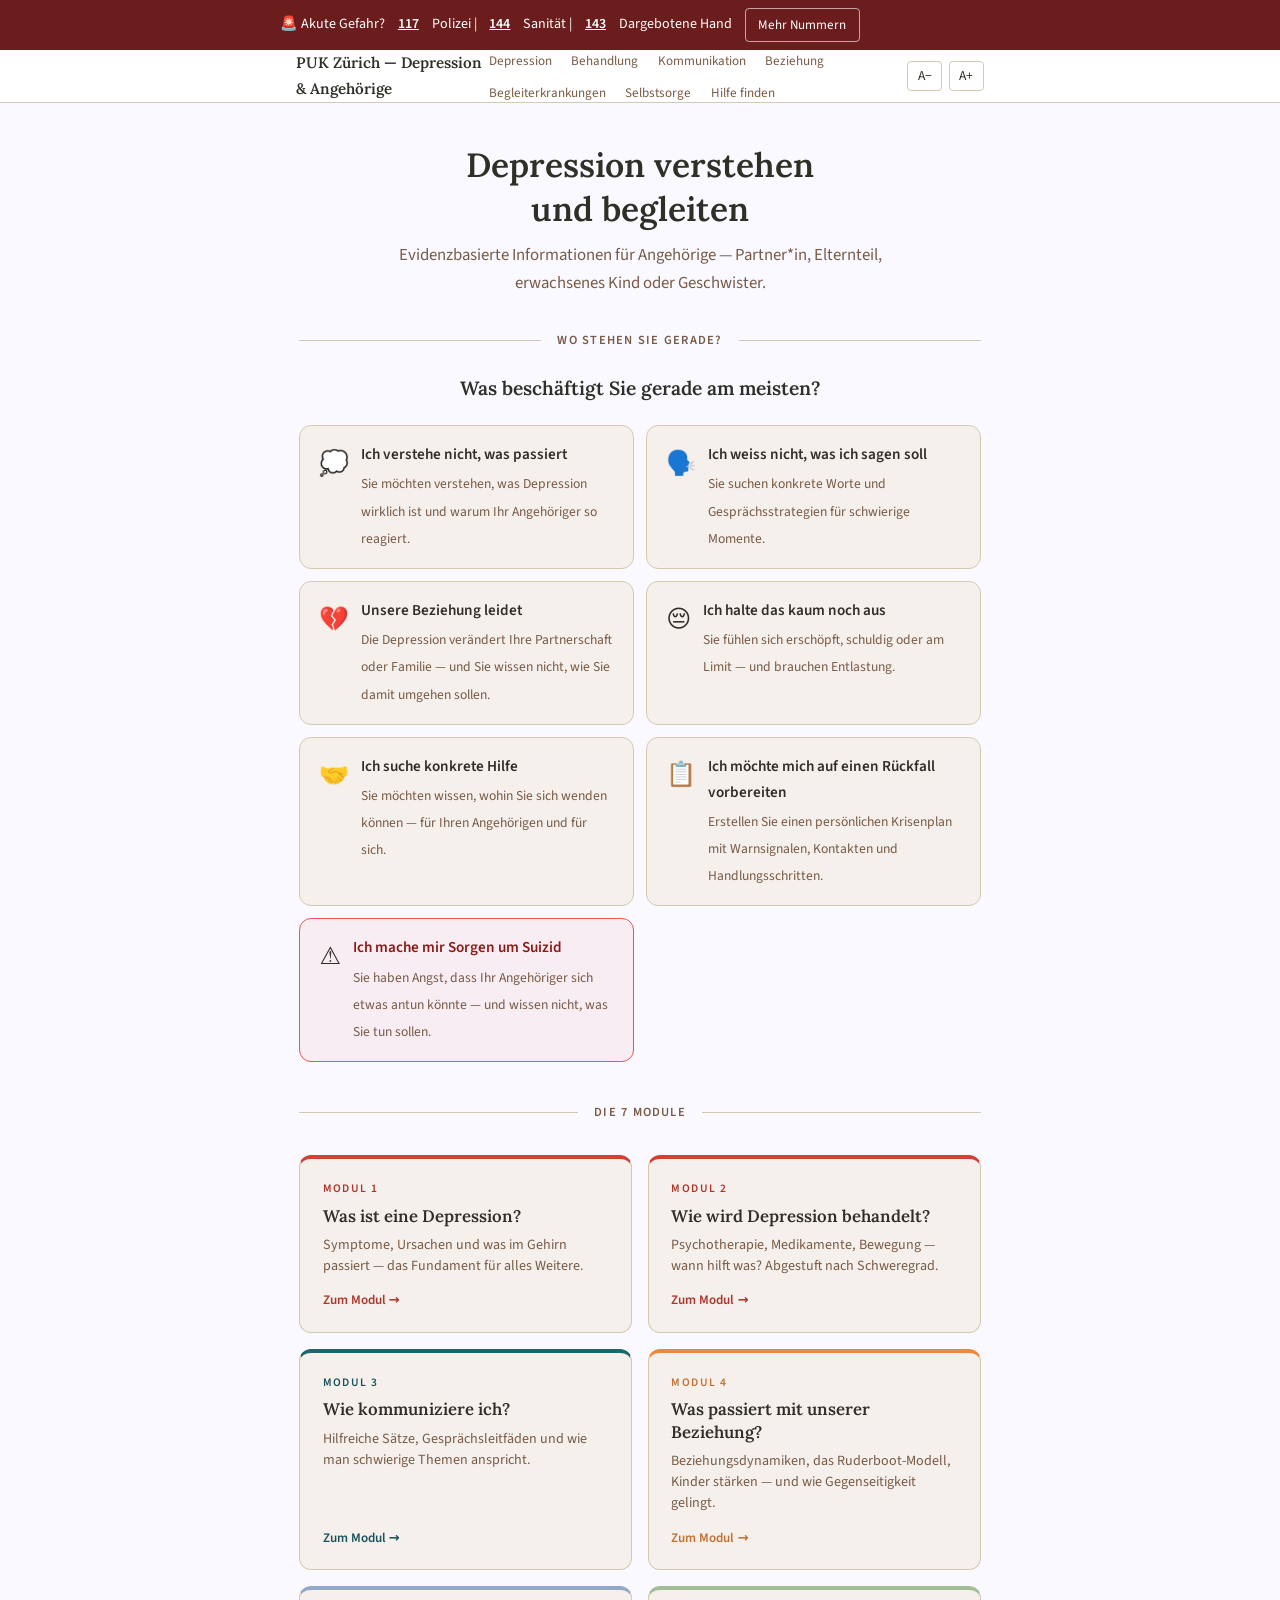
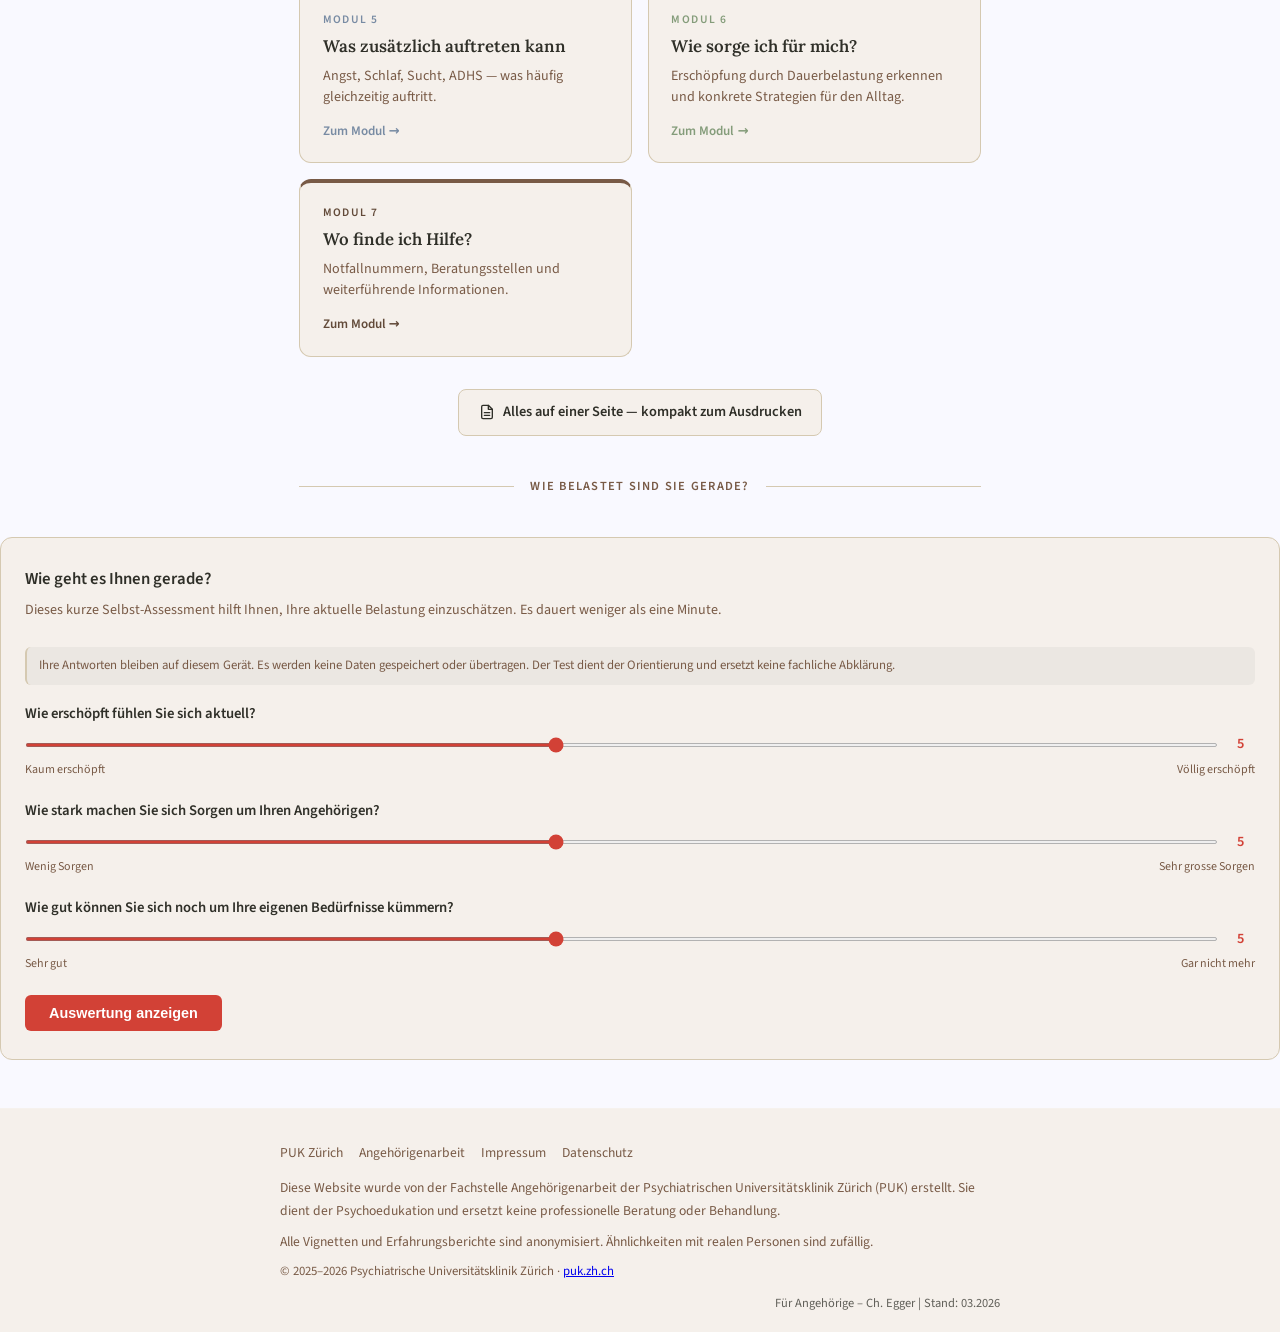
==== index.html @ cad67915 "Codex: sprachliche Endredaktion und Konsistenz verbessert" ====
<!DOCTYPE html>
<html lang="de">
<head>
    <meta charset="UTF-8">
    <meta name="viewport" content="width=device-width, initial-scale=1.0">
    <title>Depression verstehen und begleiten | PUK Zürich</title>
    <meta name="description" content="Psychoedukation für Angehörige von Menschen mit Depression. Verstehen, kommunizieren, sich selbst schützen — evidenzbasiert, von der PUK Zürich.">
    <meta property="og:title" content="Depression verstehen und begleiten | PUK Zürich">
    <meta property="og:description" content="Psychoedukation für Angehörige von Menschen mit Depression. Verstehen, kommunizieren, sich selbst schützen — evidenzbasiert, von der PUK Zürich.">
    <meta property="og:site_name" content="PUK Zürich – Fachstelle Angehörigenarbeit">
    <meta property="og:locale" content="de_CH">
    <meta property="og:type" content="website">
    <link rel="canonical" href="https://puk-depression-angehoerige.netlify.app/">
    <meta property="og:url" content="https://puk-depression-angehoerige.netlify.app/">
    <meta property="og:image" content="https://puk-depression-angehoerige.netlify.app/og-image.png">
    <meta name="theme-color" content="#F9F9FF" media="(prefers-color-scheme: light)">
    <meta name="theme-color" content="#00293C" media="(prefers-color-scheme: dark)">
    <link rel="icon" href="data:image/svg+xml,<svg xmlns=%22http://www.w3.org/2000/svg%22 viewBox=%220 0 100 100%22><text y=%22.9em%22 font-size=%2290%22>🤝</text></svg>">
    <link rel="preload" as="font" href="fonts/lora-v37-latin-regular.woff2" crossorigin>
    <link rel="preload" as="font" href="fonts/source-sans-3-v19-latin-regular.woff2" crossorigin>
    <link rel="stylesheet" href="style.css">
    <style>
        @font-face { font-family:'Lora'; font-style:normal; font-weight:400; font-display:swap; src:url('fonts/lora-v37-latin-regular.woff2') format('woff2'); }
        @font-face { font-family:'Lora'; font-style:normal; font-weight:600; font-display:swap; src:url('fonts/lora-v37-latin-600.woff2') format('woff2'); }
        @font-face { font-family:'Source Sans 3'; font-style:normal; font-weight:400; font-display:swap; src:url('fonts/source-sans-3-v19-latin-regular.woff2') format('woff2'); }
        @font-face { font-family:'Source Sans 3'; font-style:normal; font-weight:600; font-display:swap; src:url('fonts/source-sans-3-v19-latin-600.woff2') format('woff2'); }
    </style>
</head>
<body>
<a href="#main-content" class="skip-link">Zum Inhalt springen</a>

<div class="notfall-banner" aria-label="Notfall-Informationen" role="region">
    <div class="notfall-banner-inner">
        <span>🚨 Akute Gefahr?</span>
        <a href="tel:117" style="color:#fff;font-weight:600;margin:0 .5rem;">117</a> Polizei |
        <a href="tel:144" style="color:#fff;font-weight:600;margin:0 .5rem;">144</a> Sanität |
        <a href="tel:143" style="color:#fff;font-weight:600;margin:0 .5rem;">143</a> Dargebotene Hand
        <details class="notfall-details-wrap">
            <summary>Mehr Nummern</summary>
            <div class="notfall-extra">
                <p>PUK Zürich — Kinder &amp; Jugendliche: <a href="tel:+41583846666">058 384 66 66</a></p>
                <p>PUK Zürich — Erwachsene (ab 18): <a href="tel:+41583842000">058 384 20 00</a></p>
                <p>PUK Zürich — Erwachsene (ab 65): <a href="tel:+41583844682">058 384 46 82</a></p>
                <p style="margin-top:.75rem;"><strong>Sorgen um Suizid?</strong> Wenn Sie befürchten, dass sich Ihr Angehöriger etwas antun könnte: <a href="m2.html#m2-3" style="color:#fff;text-decoration:underline;">Lesen Sie, wie Sie das Thema ansprechen können →</a></p>
                <p style="margin-top:.5rem;font-size:.82rem;color:rgba(255,255,255,.85);">Sie können einfach sagen: «Ich bin Angehörige*r und ich mache mir Sorgen um jemanden.» Mehr müssen Sie im ersten Moment nicht wissen.</p>
            </div>
        </details>
    </div>
</div>


<nav class="main-nav" aria-label="Hauptnavigation">
    <div class="nav-inner">
        <a href="index.html" class="nav-logo">PUK Zürich — Depression &amp; Angehörige</a>
        <ul class="nav-links" role="list">
            <li><a href="m1.html">Depression</a></li>
<li><a href="m1b.html">Behandlung</a></li>
<li><a href="m2.html">Kommunikation</a></li>
<li><a href="m3.html">Beziehung</a></li>
<li><a href="m4.html">Begleiterkrankungen</a></li>
<li><a href="m5.html">Selbstsorge</a></li>
<li><a href="m6.html">Hilfe finden</a></li>

        </ul>
        <div class="nav-controls">
            <button class="font-toggle" id="font-smaller" aria-label="A− Schrift kleiner" title="Schrift kleiner">A−</button>
            <button class="font-toggle" id="font-larger" aria-label="A+ Schrift grösser" title="Schrift grösser">A+</button>
        </div>
        <button class="hamburger" id="hamburger-btn" aria-label="Navigation öffnen" aria-expanded="false" aria-controls="mobile-menu">
            <span></span><span></span><span></span>
        </button>
    </div>
    <div class="mobile-menu" id="mobile-menu" aria-hidden="true">
        <ul role="list">
            <li><a href="index.html">Startseite</a></li>
            <li><a href="m1.html">Depression</a></li><li><a href="m1b.html">Behandlung</a></li><li><a href="m2.html">Kommunikation</a></li><li><a href="m3.html">Beziehung</a></li><li><a href="m4.html">Begleiterkrankungen</a></li><li><a href="m5.html">Selbstsorge</a></li><li><a href="m6.html">Hilfe finden</a></li>
        </ul>
    </div>
</nav>
<main id="main-content">
<div class="home-hero">
    <h1>Depression verstehen<br>und begleiten</h1>
    <p class="subtitle">Evidenzbasierte Informationen für Angehörige — Partner*in, Elternteil, erwachsenes Kind oder Geschwister.</p>

</div>

<div class="section-divider">
    <span class="section-divider-line"></span>
    <span class="section-divider-label">Wo stehen Sie gerade?</span>
    <span class="section-divider-line"></span>
</div>
<div class="triage" role="navigation" aria-label="Einstiegshilfe">
    <p class="triage-question">Was beschäftigt Sie gerade am meisten?</p>
    <div class="triage-options">
        <a href="m1.html" class="triage-option">
            <span class="triage-emoji" aria-hidden="true">💭</span>
            <div>
                <span class="triage-label">Ich verstehe nicht, was passiert</span>
                <span class="triage-desc">Sie möchten verstehen, was Depression wirklich ist und warum Ihr Angehöriger so reagiert.</span>
            </div>
        </a>
        <a href="m2.html" class="triage-option">
            <span class="triage-emoji" aria-hidden="true">🗣️</span>
            <div>
                <span class="triage-label">Ich weiss nicht, was ich sagen soll</span>
                <span class="triage-desc">Sie suchen konkrete Worte und Gesprächsstrategien für schwierige Momente.</span>
            </div>
        </a>
        <a href="m3.html" class="triage-option">
            <span class="triage-emoji" aria-hidden="true">💔</span>
            <div>
                <span class="triage-label">Unsere Beziehung leidet</span>
                <span class="triage-desc">Die Depression verändert Ihre Partnerschaft oder Familie — und Sie wissen nicht, wie Sie damit umgehen sollen.</span>
            </div>
        </a>
        <a href="m5.html" class="triage-option">
            <span class="triage-emoji" aria-hidden="true">😔</span>
            <div>
                <span class="triage-label">Ich halte das kaum noch aus</span>
                <span class="triage-desc">Sie fühlen sich erschöpft, schuldig oder am Limit — und brauchen Entlastung.</span>
            </div>
        </a>
        <a href="m6.html" class="triage-option">
            <span class="triage-emoji" aria-hidden="true">🤝</span>
            <div>
                <span class="triage-label">Ich suche konkrete Hilfe</span>
                <span class="triage-desc">Sie möchten wissen, wohin Sie sich wenden können — für Ihren Angehörigen und für sich.</span>
            </div>
        </a>
        <a href="krisenplan.html" class="triage-option">
            <span class="triage-emoji" aria-hidden="true">📋</span>
            <div>
                <span class="triage-label">Ich möchte mich auf einen Rückfall vorbereiten</span>
                <span class="triage-desc">Erstellen Sie einen persönlichen Krisenplan mit Warnsignalen, Kontakten und Handlungsschritten.</span>
            </div>
        </a>
        <a href="m2.html#m2-3" class="triage-option triage-option--urgent" style="--triage-urgent-text:#8B1A17;">
            <span class="triage-emoji" aria-hidden="true">⚠️</span>
            <div>
                <span class="triage-label">Ich mache mir Sorgen um Suizid</span>
                <span class="triage-desc">Sie haben Angst, dass Ihr Angehöriger sich etwas antun könnte — und wissen nicht, was Sie tun sollen.</span>
            </div>
        </a>
    </div>
</div>
<!-- Weitere Wege (sekundärer Einstieg, DEPRECATED_ENTRY_NAV_v7 → verschoben aus primärer Position) -->

<div class="section-divider" style="margin-top:2.5rem;">
    <span class="section-divider-line"></span>
    <span class="section-divider-label">Die 7 Module</span>
    <span class="section-divider-line"></span>
</div>

<div class="module-grid">
    <a href="m1.html" class="module-card" style="--card-color:#D24136">
        <span class="module-card-num">Modul 1</span>
        <span class="module-card-title">Was ist eine Depression?</span>
        <span class="module-card-desc">Symptome, Ursachen und was im Gehirn passiert — das Fundament für alles Weitere.</span>
        <span class="module-card-arrow">Zum Modul &rarr;</span>
    </a>
    <a href="m1b.html" class="module-card" style="--card-color:#D24136">
        <span class="module-card-num">Modul 2</span>
        <span class="module-card-title">Wie wird Depression behandelt?</span>
        <span class="module-card-desc">Psychotherapie, Medikamente, Bewegung — wann hilft was? Abgestuft nach Schweregrad.</span>
        <span class="module-card-arrow">Zum Modul &rarr;</span>
    </a>
    <a href="m2.html" class="module-card" style="--card-color:#1E656D">
        <span class="module-card-num">Modul 3</span>
        <span class="module-card-title">Wie kommuniziere ich?</span>
        <span class="module-card-desc">Hilfreiche Sätze, Gesprächsleitfäden und wie man schwierige Themen anspricht.</span>
        <span class="module-card-arrow">Zum Modul &rarr;</span>
    </a>
    <a href="m3.html" class="module-card" style="--card-color:#EB8A3E">
        <span class="module-card-num">Modul 4</span>
        <span class="module-card-title">Was passiert mit unserer Beziehung?</span>
        <span class="module-card-desc">Beziehungsdynamiken, das Ruderboot-Modell, Kinder stärken — und wie Gegenseitigkeit gelingt.</span>
        <span class="module-card-arrow">Zum Modul &rarr;</span>
    </a>
    <a href="m4.html" class="module-card" style="--card-color:#92AAC7">
        <span class="module-card-num">Modul 5</span>
        <span class="module-card-title">Was zusätzlich auftreten kann</span>
        <span class="module-card-desc">Angst, Schlaf, Sucht, ADHS — was häufig gleichzeitig auftritt.</span>
        <span class="module-card-arrow">Zum Modul &rarr;</span>
    </a>
    <a href="m5.html" class="module-card" style="--card-color:#A1BE95">
        <span class="module-card-num">Modul 6</span>
        <span class="module-card-title">Wie sorge ich für mich?</span>
        <span class="module-card-desc">Erschöpfung durch Dauerbelastung erkennen und konkrete Strategien für den Alltag.</span>
        <span class="module-card-arrow">Zum Modul &rarr;</span>
    </a>
    <a href="m6.html" class="module-card" style="--card-color:#785A46">
        <span class="module-card-num">Modul 7</span>
        <span class="module-card-title">Wo finde ich Hilfe?</span>
        <span class="module-card-desc">Notfallnummern, Beratungsstellen und weiterführende Informationen.</span>
        <span class="module-card-arrow">Zum Modul &rarr;</span>
    </a>
</div>

<div style="text-align:center;margin-top:1.5rem;">
    <a href="zusammenfassung.html" class="summary-link">
        <svg width="16" height="16" viewBox="0 0 24 24" fill="none" stroke="currentColor" stroke-width="2" stroke-linecap="round" stroke-linejoin="round"><path d="M14 2H6a2 2 0 00-2 2v16a2 2 0 002 2h12a2 2 0 002-2V8z"/><polyline points="14 2 14 8 20 8"/><line x1="16" y1="13" x2="8" y2="13"/><line x1="16" y1="17" x2="8" y2="17"/></svg>
        Alles auf einer Seite — kompakt zum Ausdrucken
    </a>
</div>

<div class="section-divider" style="margin-top:2.5rem;">
    <span class="section-divider-line"></span>
    <span class="section-divider-label">Wie belastet sind Sie gerade?</span>
    <span class="section-divider-line"></span>
</div>
    <div class="barometer">
        <p class="barometer-title">Wie geht es Ihnen gerade?</p>
        <p class="barometer-subtitle">Dieses kurze Selbst-Assessment hilft Ihnen, Ihre aktuelle Belastung einzuschätzen. Es dauert weniger als eine Minute.</p>
        <p class="barometer-privacy">Ihre Antworten bleiben auf diesem Gerät. Es werden keine Daten gespeichert oder übertragen. Der Test dient der Orientierung und ersetzt keine fachliche Abklärung.</p>
        <form id="barometer-form">
            <div class="barometer-items">
                <div class="barometer-item">
                    <label for="bar1">Wie erschöpft fühlen Sie sich aktuell?</label>
                    <div class="barometer-scale">
                        <input type="range" id="bar1" min="1" max="10" value="5">
                        <span class="barometer-val">5</span>
                    </div>
                    <div class="barometer-labels"><span>Kaum erschöpft</span><span>Völlig erschöpft</span></div>
                </div>
                <div class="barometer-item">
                    <label for="bar2">Wie stark machen Sie sich Sorgen um Ihren Angehörigen?</label>
                    <div class="barometer-scale">
                        <input type="range" id="bar2" min="1" max="10" value="5">
                        <span class="barometer-val">5</span>
                    </div>
                    <div class="barometer-labels"><span>Wenig Sorgen</span><span>Sehr grosse Sorgen</span></div>
                </div>
                <div class="barometer-item">
                    <label for="bar3">Wie gut können Sie sich noch um Ihre eigenen Bedürfnisse kümmern?</label>
                    <div class="barometer-scale">
                        <input type="range" id="bar3" min="1" max="10" value="5">
                        <span class="barometer-val">5</span>
                    </div>
                    <div class="barometer-labels"><span>Sehr gut</span><span>Gar nicht mehr</span></div>
                </div>
            </div>
            <div class="barometer-result" id="barometer-result"></div>
            <button class="barometer-submit" id="barometer-submit-btn">Auswertung anzeigen</button>
            <button class="barometer-reset" id="barometer-reset-btn" aria-label="Assessment zurücksetzen">↺ Nochmal ausfüllen</button>
        </form>
    </div>

</main>
<footer>
    <div class="footer-inner">
        <div class="footer-links">
            <a href="https://www.pukzh.ch" target="_blank" rel="noopener">PUK Zürich</a>
            <a href="https://www.pukzh.ch/patienten-angehoerige/informationen-fuer-angehoerige/" target="_blank" rel="noopener">Angehörigenarbeit</a>
            <a href="https://www.pukzh.ch/impressum" target="_blank" rel="noopener">Impressum</a>
            <a href="https://www.pukzh.ch/toolbox/datenschutzerklaerung/" target="_blank" rel="noopener">Datenschutz</a>
        </div>
        <p>Diese Website wurde von der Fachstelle Angehörigenarbeit der Psychiatrischen Universitätsklinik Zürich (PUK) erstellt. Sie dient der Psychoedukation und ersetzt keine professionelle Beratung oder Behandlung.</p>
        <p style="margin-top:.5rem;">Alle Vignetten und Erfahrungsberichte sind anonymisiert. Ähnlichkeiten mit realen Personen sind zufällig.</p>
        <p style="margin-top:.5rem;font-size:.8rem;">© 2025–2026 Psychiatrische Universitätsklinik Zürich · <a href="https://www.pukzh.ch" target="_blank" rel="noopener">puk.zh.ch</a></p>
        <div class="footer-meta">Für Angehörige – Ch. Egger | Stand: 03.2026</div>
    </div>
</footer>

    <button id="back-to-top" aria-label="Nach oben scrollen" aria-hidden="true">&#8593;</button>
    <script src="app.js" defer></script>
</body>
</html>
---- style.css ----
/* PUK Depression Angehörige — Shared Stylesheet */


    
        :root {
            /* ── Kern-Tokens (aus Canva-Palette) ── */
            --bg:#F9F9FF; --bg2:#F5F0EB; /* Warm Linen — ersetzt Ivory #F1F3CE */ --white:#ffffff; --text:#2F2F28; --muted:#785A46; --border:#D5C9B1;
            --danger:#ED5752; --danger-banner:#6B1D1D; --warning:#EB8A3E; --safe:#A1BE95; --info:#1E656D;
            --m1:#D24136; --m2:#1E656D; --m3:#EB8A3E; --m4:#92AAC7; --m5:#A1BE95; --m6:#785A46;

            /* ── Abgeleitete Tokens (aus Kern-Palette berechnet) ── */
            --safe-light:#ECF2E8;     /* Sage 12% auf Cotton */
            --safe-border:#7A9E6B;    /* Sage abgedunkelt */
            --safe-text:#3D5A31;      /* Sage stark abgedunkelt (WCAG AA auf safe-light) */
            --danger-light:#FDECEB;   /* Raspberry 8% auf Cotton */
            --danger-border:#D24136;  /* = Terracotta */
            --danger-text:#7A1F1A;    /* Terracotta stark abgedunkelt (WCAG AA auf danger-light) */
            --warning-light:#FDF1E5;  /* Honey 8% auf Cotton */

            /* ── System ── */
            --font-serif:'Lora',Georgia,serif; --font-sans:'Source Sans 3',system-ui,sans-serif;
            --max-width:720px; --spacing-module:5rem; --spacing-section:2.5rem; --spacing-p:1rem; --radius:12px;
            scroll-padding-top:calc(var(--banner-h, 38px) + 60px);
        }
        @media (prefers-color-scheme:dark) {
            :root {
                /* Navy-Ableitungen (aus #00293C) */
                --bg:#00293C; --bg2:#0D3040; --white:#0D2530; --text:#F1F3CE; --muted:#92AAC7; --border:#1A4050;
                /* Modul-Farben aufgehellt/angepasst für Darkmode-Kontrast */
                --m1:#ED5752; --m2:#5AB8A8; --m3:#EB8A3E; --m4:#7A9AB8; --m5:#A1BE95; --m6:#92AAC7;
                /* Abgeleitete Tokens Darkmode */
                --safe-light:rgba(161,190,149,.12); --safe-border:#A1BE95; --safe-text:#C8DFC0;
                --danger-light:rgba(237,87,82,.12); --danger-border:#ED5752; --danger-text:#FDCAC8;
                --warning-light:rgba(235,138,62,.12);
                --danger-banner:#6B1D1D;
            }
        }
        *,*::before,*::after{box-sizing:border-box;margin:0;padding:0;}
        html{scroll-behavior:smooth;}
        body{font-family:var(--font-sans);font-size:1rem;line-height:1.7;color:var(--text);background:var(--bg);}
        body.large-text{font-size:1.125rem;}
        @media (prefers-reduced-motion:reduce){*,*::before,*::after{animation-duration:.01ms!important;transition-duration:.01ms!important;}html{scroll-behavior:auto;}}

        .skip-link{position:absolute;top:-100%;left:1rem;background:var(--text);color:var(--bg);padding:.5rem 1rem;border-radius:0 0 var(--radius) var(--radius);z-index:9999;text-decoration:none;font-size:.9rem;}
        .skip-link:focus{top:0;}
        .sr-only{position:absolute;width:1px;height:1px;padding:0;margin:-1px;overflow:hidden;clip:rect(0,0,0,0);white-space:nowrap;border:0;}
        .nav-links a[aria-current="page"]{font-weight:700;color:var(--text);background:var(--bg2);}

        /* Notfall-Banner */
        .notfall-banner{background:var(--danger-banner);color:#fff;padding:env(safe-area-inset-top,0) 1rem .5rem;position:sticky;top:0;z-index:1000;font-size:.88rem;}
        .notfall-banner-inner{max-width:var(--max-width);margin:0 auto;display:flex;flex-wrap:wrap;align-items:center;gap:.3rem;padding-top:.5rem;}
        .notfall-banner-inner>a[href^="tel:"]{color:#fff;font-weight:600;margin:0 .5rem;} /* was inline style */
        .notfall-details-wrap{display:inline;}
        .notfall-details-wrap summary{background:none;border:1px solid rgba(255,255,255,.6);color:#fff;padding:.3rem .8rem;border-radius:4px;cursor:pointer;font-size:.82rem;margin-left:.5rem;list-style:none;display:inline-block;}
        .notfall-details-wrap summary::-webkit-details-marker{display:none;}
        .notfall-details-wrap[open] summary{background:rgba(255,255,255,.15);}
        .notfall-details-wrap .notfall-extra{padding:.5rem 0;width:100%;}
        .notfall-details-wrap a{color:#fff;font-weight:600;}

        /* Navigation */
        .main-nav{background:var(--white);border-bottom:1px solid var(--border);position:sticky;top:var(--banner-h,38px);z-index:900;transition:top .2s;}
        .nav-inner{max-width:var(--max-width);margin:0 auto;padding:0 1rem;display:flex;align-items:center;justify-content:space-between;height:52px;}
        .nav-logo{font-family:var(--font-serif);font-weight:600;font-size:.95rem;color:var(--text);text-decoration:none;}
        .nav-links{display:flex;gap:.3rem;list-style:none;flex-wrap:wrap;}
        .nav-links a{color:var(--muted);text-decoration:none;font-size:.82rem;padding:.3rem .45rem;border-radius:4px;white-space:nowrap;}
        .nav-links a:hover,.nav-links a:focus{background:var(--bg2);color:var(--text);}
        .hamburger{display:none;flex-direction:column;justify-content:space-between;width:28px;height:20px;background:none;border:none;cursor:pointer;padding:0;}
        .hamburger span{display:block;height:2px;background:var(--text);border-radius:2px;transition:transform .25s,opacity .25s;}
        .hamburger.open span:nth-child(1){transform:translateY(9px) rotate(45deg);}
        .hamburger.open span:nth-child(2){opacity:0;}
        .hamburger.open span:nth-child(3){transform:translateY(-9px) rotate(-45deg);}
        .mobile-menu{display:none;background:var(--white);border-top:1px solid var(--border);padding:.5rem 1rem 1rem;}
        .mobile-menu.open{display:block;}
        .mobile-menu ul{list-style:none;}
        .mobile-menu li{border-bottom:1px solid var(--border);}
        .mobile-menu a{display:block;padding:.7rem 0;color:var(--text);text-decoration:none;font-size:.95rem;}
        @media (max-width:767px){.nav-links{display:none;}.hamburger{display:flex;}}

        /* Hero */
        .hero{max-width:var(--max-width);margin:3rem auto 2rem;padding:0 1.2rem;text-align:center;}
        .hero h1{font-family:var(--font-serif);font-size:2.2rem;font-weight:600;line-height:1.3;margin-bottom:1rem;}
        .hero p{font-size:1.1rem;color:var(--muted);max-width:560px;margin:0 auto;}

        /* Triage */
        .triage{max-width:var(--max-width);margin:0 auto 2rem;padding:0 1.2rem;}
        .triage-question{font-family:var(--font-serif);font-size:1.2rem;font-weight:600;text-align:center;margin-bottom:1.25rem;color:var(--text);}
        .triage-options{display:grid;grid-template-columns:1fr 1fr;gap:.75rem;}
        @media (max-width:480px){.triage-options{grid-template-columns:1fr;}}
        .triage-option{display:flex;align-items:flex-start;gap:.75rem;padding:1rem 1.2rem;background:var(--bg2);border:1.5px solid var(--border);border-radius:var(--radius);text-decoration:none;color:var(--text);transition:border-color .2s,transform .15s,box-shadow .2s,background-color .2s;cursor:pointer;}
        .triage-option:hover,.triage-option:focus{border-color:var(--m1);transform:translateY(-1px);box-shadow:0 3px 10px rgba(0,0,0,.05);will-change:transform,box-shadow;}
        .triage-option:focus{outline:2px solid var(--info);outline-offset:2px;}
        .triage-option--urgent{border-color:var(--danger);background:rgba(237,87,82,.07);}
        .triage-option--urgent:hover,.triage-option--urgent:focus{border-color:var(--danger);box-shadow:0 4px 12px rgba(237,87,82,.15);}
        .triage-option--urgent .triage-label{color:#8B1A17;} /* WCAG AA: #8B1A17 auf rgba(237,87,82,.07) = 7.2:1 */
        .triage-emoji{font-size:1.5rem;flex-shrink:0;margin-top:.1rem;}
        .triage-label{font-weight:600;font-size:.95rem;display:block;margin-bottom:.15rem;}
        .triage-desc{font-size:.85rem;color:var(--muted);line-height:1.45;}

        /* Module */
        .module{max-width:var(--max-width);margin:0 auto var(--spacing-module);padding:0 1.2rem;}
        .module-header{margin-bottom:calc(var(--spacing-section) + .25rem);}
        .eyebrow{display:block;font-size:.72rem;font-weight:700;text-transform:uppercase;letter-spacing:.12em;color:var(--module-color,var(--m1));margin-bottom:.4rem;opacity:.85;}
        .module-title{font-family:var(--font-serif);font-size:1.5rem;font-weight:600;margin-bottom:.6rem;}
        .module-intro{color:var(--muted);font-size:.97rem;max-width:62ch;line-height:1.72;}
        .module-section{margin-bottom:calc(var(--spacing-section) + .25rem);}
        .module-section h3{font-size:1.15rem;font-weight:600;line-height:1.4;margin-bottom:.7rem;}
        .module-section p{margin-bottom:var(--spacing-p);}
        .module-icon-header{display:flex;align-items:center;gap:.75rem;margin-bottom:.5rem;}

        /* Karten */
        .card{background:var(--bg2);border-radius:var(--radius);padding:1.2rem;border-left:4px solid var(--module-color,var(--m1));margin-bottom:1rem;transition:border-color .2s ease,background-color .2s ease;}
        .card:hover{transform:none;box-shadow:none;}

        /* Accordion */

        /* Tabs */
        .tabs{margin:1.5rem 0;}
        .tab-list{display:flex;gap:.5rem;border-bottom:2px solid var(--border);margin-bottom:1rem;flex-wrap:wrap;}
        .tab-btn{background:none;border:none;padding:.5rem .9rem;font-family:var(--font-sans);font-size:.9rem;font-weight:600;color:var(--muted);cursor:pointer;border-bottom:2px solid transparent;margin-bottom:-2px;border-radius:4px 4px 0 0;}
        .tab-btn[aria-selected="true"]{color:var(--module-color,var(--m1));border-bottom-color:var(--module-color,var(--m1));}
        .tab-panel{display:none;}
        .tab-panel.active{display:block;}
        .tab-panel[hidden]{display:none!important;}

        /* Partner-Zitat */
        .partner-quote{border-left:3px solid var(--module-color,var(--m1));padding:.7rem 1rem;margin:1rem 0;font-style:italic;color:var(--muted);font-size:.97rem;background:var(--bg2);border-radius:0 var(--radius) var(--radius) 0;}

        /* Vignette */
        .vignette{background:var(--bg2);border-radius:var(--radius);padding:1.25rem 1.5rem;margin:0 0 1.5rem;border-left:4px solid var(--module-color,var(--m1));}
        .vignette-text{font-style:italic;font-size:1.05rem;line-height:1.65;color:var(--text);margin:0 0 .5rem .5rem;font-family:Georgia,serif;}
        .vignette-source{font-size:.82rem;color:var(--muted);margin:0 0 0 .5rem;}

        /* Reflexion */
        .reflexion{border:1.5px solid var(--border);border-radius:var(--radius);margin:1.5rem 0;overflow:hidden;background:var(--bg2);}
        .reflexion-trigger{cursor:pointer;padding:.85rem 1.25rem;font-weight:600;font-size:.92rem;color:var(--module-color,var(--m1));list-style:none;display:flex;align-items:center;gap:.5rem;user-select:none;}
        .reflexion-trigger::-webkit-details-marker{display:none;}
        .reflexion[open] .reflexion-trigger{border-bottom:1px solid var(--border);}
        .reflexion-content{padding:1rem 1.25rem;font-size:.95rem;line-height:1.65;color:var(--text);}
        .reflexion-content p{margin:0 0 .5rem;}
        .reflexion-content p:last-child{margin:0;}

        /* Quiz */
        .quiz-block{background:var(--bg2);border:1.5px solid var(--border);border-radius:var(--radius);padding:1.35rem 1.4rem;margin:2rem 0;}
        .quiz-intro{font-size:.88rem;font-weight:600;text-transform:uppercase;letter-spacing:.06em;color:var(--module-color,var(--m1));margin:0 0 1.25rem;}
        .quiz-question{margin-bottom:1rem;}
        .quiz-q-text{margin:0 0 .75rem;font-size:.97rem;}
        .quiz-options{display:flex;flex-direction:column;gap:.5rem;}
        .quiz-option{display:flex;align-items:flex-start;gap:.5rem;padding:.6rem .85rem;border-radius:calc(var(--radius)/2);cursor:pointer;font-size:.95rem;transition:background .15s;border:1px solid transparent;}
        .quiz-option:hover{background:var(--bg);}
        .quiz-option input[type="radio"]{margin-top:.15rem;flex-shrink:0;accent-color:var(--module-color,var(--m1));}
        .quiz-option.correct{background:var(--safe-light);border-color:var(--safe-border);color:var(--safe-text);}
        .quiz-option.incorrect{background:var(--danger-light);border-color:var(--danger-border);color:var(--danger-text);}
        .quiz-feedback{margin-top:.75rem;font-size:.9rem;font-weight:500;min-height:1.4em;padding:.5rem .75rem;border-radius:calc(var(--radius)/2);}
        .quiz-feedback.correct{background:var(--safe-light);color:var(--safe-text);}
        .quiz-feedback.incorrect{background:var(--danger-light);color:var(--danger-text);}
        .quiz-submit{margin-top:1rem;background:var(--module-color,var(--m1));color:#fff;border:none;padding:.6rem 1.4rem;border-radius:calc(var(--radius)/2);cursor:pointer;font-size:.9rem;font-weight:600;transition:opacity .2s;}
        .quiz-submit:hover{opacity:.88;}
        .quiz-submit:disabled{opacity:.5;cursor:default;}

        /* Story */
        .story{background:var(--bg2);border-radius:var(--radius);padding:1.4rem 1.6rem;margin:2rem 0;position:relative;}
        .story::before{content:'';position:absolute;top:0;left:0;bottom:0;width:4px;border-radius:var(--radius) 0 0 var(--radius);background:var(--module-color,var(--m1));}
        .story-label{font-size:.72rem;font-weight:700;text-transform:uppercase;letter-spacing:.1em;color:var(--module-color,var(--m1));margin-bottom:.6rem;}
        .story-text{font-family:var(--font-serif);font-size:1rem;line-height:1.75;color:var(--text);margin-bottom:.75rem;}
        .story-source{font-size:.82rem;color:var(--muted);font-style:italic;}
        .story-takeaway{margin-top:.75rem;padding-top:.75rem;border-top:1px solid var(--border);font-size:.9rem;color:var(--text);font-weight:500;}

        /* Ambivalenz-Box */
        .ambivalenz-box{border:1.5px solid var(--border);border-radius:var(--radius);padding:1.5rem;margin:2rem 0;background:var(--bg2);}
        .ambivalenz-label{font-size:.72rem;font-weight:700;text-transform:uppercase;letter-spacing:.1em;color:var(--module-color,var(--m3));margin-bottom:.4rem;}
        .ambivalenz-title{font-family:var(--font-serif);font-size:1.1rem;font-weight:600;margin-bottom:.75rem;color:var(--text);}
        .ambivalenz-text{font-size:.95rem;line-height:1.7;color:var(--text);margin-bottom:.5rem;}
        .ambivalenz-text:last-of-type{margin-bottom:0;}

        /* Call Helper */
        .call-helper{background:var(--bg2);border:1.5px solid var(--safe);border-radius:var(--radius);padding:1.25rem 1.5rem;margin:1.5rem 0;}
        .call-helper-label{font-size:.72rem;font-weight:700;text-transform:uppercase;letter-spacing:.1em;color:var(--text);margin-bottom:.5rem;}
        .call-helper-intro{font-size:.93rem;color:var(--text);margin-bottom:.75rem;line-height:1.6;}
        .call-helper-script{font-family:var(--font-serif);font-size:1rem;line-height:1.65;padding:.85rem 1rem;background:var(--white);border-radius:calc(var(--radius)/2);border-left:3px solid var(--safe);color:var(--text);margin-bottom:.5rem;}
        .call-helper-note{font-size:.82rem;color:var(--muted);font-style:italic;}

        /* Barometer */
        .barometer{background:var(--bg2);border-radius:var(--radius);padding:1.7rem 1.5rem;margin:2.5rem 0;border:1.5px solid var(--border);}
        .barometer-title{font-size:1.05rem;font-weight:700;margin:0 0 .35rem;color:var(--text);}
        .barometer-subtitle{font-size:.88rem;color:var(--muted);margin:0 0 1.5rem;}
        .barometer-items{display:flex;flex-direction:column;gap:1.1rem;}
        .barometer-item label{display:block;font-size:.92rem;font-weight:600;margin-bottom:.4rem;color:var(--text);}
        .barometer-item .barometer-scale{display:flex;align-items:center;gap:.5rem;}
        .barometer-item input[type="range"]{flex:1;accent-color:var(--m1);height:4px;cursor:pointer;}
        .barometer-item .barometer-val{min-width:1.8rem;text-align:center;font-size:.9rem;font-weight:700;color:var(--m1);}
        .barometer-item .barometer-labels{display:flex;justify-content:space-between;font-size:.75rem;color:var(--muted);margin-top:.2rem;}
        .barometer-result{margin-top:1.5rem;padding:1rem 1.25rem;border-radius:calc(var(--radius)/2);font-size:.93rem;line-height:1.6;display:none;}
        .barometer-result.show{display:block;}
        .barometer-result.low{background:var(--safe-light);border-left:3px solid var(--safe-border);}
        .barometer-result.medium{background:var(--warning-light);border-left:3px solid var(--warning);}
        .barometer-result.high{background:var(--danger-light);border-left:3px solid var(--danger-border);}
        .barometer-submit{margin-top:1.25rem;background:var(--m1);color:#fff;border:none;padding:.65rem 1.5rem;border-radius:calc(var(--radius)/2);cursor:pointer;font-size:.9rem;font-weight:600;transition:opacity .2s;}
        .barometer-submit:hover{opacity:.88;}
        .barometer-privacy{font-size:.8rem;color:var(--muted);margin:0 0 1rem;padding:.5rem .75rem;background:rgba(0,0,0,.04);border-radius:calc(var(--radius)/2);border-left:2px solid var(--border);}

        /* Bottom-CTA Krise (mobil) */
        .krise-bottom-cta{display:none;position:fixed;bottom:0;left:0;right:0;z-index:950;background:var(--danger-banner);color:#fff;padding:.6rem 1rem;text-align:center;font-size:.88rem;font-weight:600;box-shadow:0 -2px 8px rgba(0,0,0,.15);}
        .krise-bottom-cta a{color:#fff;text-decoration:none;margin:0 .5rem;}
        .krise-bottom-cta a:hover{text-decoration:underline;}
        .krise-bottom-cta-close{background:none;border:1px solid rgba(255,255,255,.5);color:#fff;padding:.15rem .5rem;border-radius:4px;cursor:pointer;font-size:.78rem;margin-left:.75rem;vertical-align:middle;}
        @media (max-width:767px){.krise-bottom-cta{display:block;}}

        .summary-link{display:inline-flex;align-items:center;gap:.5rem;padding:.65rem 1.2rem;background:var(--bg2);border:1px solid var(--border);border-radius:8px;color:var(--text);text-decoration:none;font-size:.9rem;font-weight:600;transition:background-color .2s,border-color .2s,color .2s;}
        .summary-link:hover,.summary-link:focus{background:#eae8e4;border-color:var(--border);color:var(--text);}
        .nf-toggle-btn:hover,.nf-toggle-btn:focus{transform:scale(1.08);}

        /* Icons */
        .icon{display:inline-flex;align-items:center;justify-content:center;}
        .icon svg{width:1em;height:1em;stroke:currentColor;fill:none;stroke-width:2;stroke-linecap:round;stroke-linejoin:round;}
        .icon-xl{font-size:2.5rem;color:var(--module-color,var(--m1));opacity:.7;}
        .icon-color{font-size:1.1rem;color:var(--module-color,var(--m1));}

        /* Blob */
        .blob-bg{position:relative;overflow:hidden;}
        .blob-bg::after{content:'';position:absolute;border-radius:40% 60% 70% 30%/40% 50% 60% 50%;opacity:.05;pointer-events:none;z-index:0;}
        .blob-bg>*{position:relative;z-index:1;}
        .blob-bg--top-right::after{top:-60px;right:-60px;width:280px;height:280px;}
        .blob-bg--m1::after{background:var(--m1);}
        .blob-bg--m2::after{background:var(--m2);}
        .blob-bg--m3::after{background:var(--m3);}
        .blob-bg--m4::after{background:var(--m4);}
        .blob-bg--m5::after{background:var(--m5);}
        .blob-bg--m6::after{background:var(--m6);}
        .blob-divider{line-height:0;margin:-1px 0;}
        .blob-divider svg{width:100%;height:40px;display:block;}

        /* Gesprächsleitfaden */
        .dialog-box{background:var(--bg2);border-radius:var(--radius);padding:1.25rem;margin:1rem 0;border-left:3px solid var(--module-color,var(--m1));}
        .dialog-box h4{font-size:.88rem;font-weight:700;text-transform:uppercase;letter-spacing:.06em;color:var(--module-color,var(--m1));margin-bottom:.75rem;}
        .dialog-line{display:flex;gap:.75rem;margin-bottom:.6rem;font-size:.95rem;}
        .dialog-line:last-child{margin-bottom:0;}
        .dialog-who{font-weight:700;min-width:90px;flex-shrink:0;color:var(--module-color,var(--m1));}
        .dialog-text{color:var(--text);line-height:1.55;}

        /* Quellen */
        .sources{margin-top:2rem;padding-top:1rem;border-top:1px solid var(--border);}
        .sources p{font-size:.88rem;font-weight:600;margin-bottom:.5rem;}
        .sources ol{padding-left:1.5rem;}
        .sources li{font-size:.82rem;color:var(--muted);margin-bottom:.4rem;line-height:1.5;}
        .sources a{color:var(--info);text-decoration:underline;text-underline-offset:2px;} /* P1-A — fixed: was #ffffff */
        .sources a:hover,.sources a:focus-visible{opacity:.9;}

        /* Bridge */
        .bridge-text{margin-top:2rem;padding:1rem 1.25rem;background:var(--bg2);border-radius:var(--radius);font-size:.95rem;color:var(--muted);font-style:italic;}


        /* Kurzfassung (30-Sekunden-Überblick) */
        .kurzfassung{background:var(--bg2);border-radius:var(--radius);padding:1.1rem 1.4rem;margin:1.25rem 0 2rem;border-left:4px solid var(--module-color,var(--m1));}
        .kurzfassung-label{font-size:.72rem;font-weight:700;text-transform:uppercase;letter-spacing:.1em;color:var(--module-color,var(--m1));margin-bottom:.5rem;}
        .kurzfassung ul{margin:0;padding-left:1.2rem;}
        .kurzfassung li{font-size:.93rem;line-height:1.6;color:var(--text);margin-bottom:.25rem;}
        .kurzfassung li:last-child{margin-bottom:0;}

        /* 3-Wege-Navigator */
        .navigator{max-width:var(--max-width);margin:0 auto 1.5rem;padding:0 1.2rem;}
        .navigator-title{font-family:var(--font-serif);font-size:1.05rem;font-weight:600;text-align:center;margin-bottom:1rem;color:var(--text);}
        .navigator-cards{display:grid;grid-template-columns:1fr 1fr 1fr;gap:.75rem;}
        @media (max-width:600px){.navigator-cards{grid-template-columns:1fr;}}
        .navigator-card{display:flex;flex-direction:column;align-items:center;text-align:center;padding:1.25rem 1rem;background:var(--bg2);border:2px solid var(--border);border-radius:var(--radius);text-decoration:none;color:var(--text);transition:border-color .2s,transform .15s,box-shadow .2s;gap:.5rem;}
.navigator-card:hover,.navigator-card:focus{transform:translateY(-1px);box-shadow:0 4px 12px rgba(0,0,0,.06);will-change:transform,box-shadow;}
        .navigator-card:focus{outline:2px solid var(--info);outline-offset:2px;}
        .navigator-card--verstehen{border-top:4px solid var(--m1);}
        .navigator-card--verstehen:hover{border-color:var(--m1);}
        .navigator-card--handeln{border-top:4px solid var(--m2);}
        .navigator-card--handeln:hover{border-color:var(--m2);}
        .navigator-card--schuetzen{border-top:4px solid var(--m5);}
        .navigator-card--schuetzen:hover{border-color:var(--m5);}
        .navigator-icon{font-size:2rem;line-height:1;}
        .navigator-label{font-weight:700;font-size:.95rem;color:var(--text);}
        .navigator-sub{font-size:.82rem;color:var(--muted);line-height:1.4;}
        .navigator-modules{font-size:.75rem;color:var(--muted);margin-top:.25rem;opacity:.8;}

        /* Symptom-Kartenliste */
        .symptom-cards{display:grid;grid-template-columns:1fr 1fr;gap:.65rem;margin:.75rem 0;}
        @media (max-width:480px){.symptom-cards{grid-template-columns:1fr;}}
        .symptom-card{background:var(--bg2);border-radius:calc(var(--radius)/1.5);padding:.75rem 1rem;border-left:3px solid var(--module-color,var(--m1));font-size:.88rem;line-height:1.5;}
        .symptom-card-cat{font-size:.7rem;font-weight:700;text-transform:uppercase;letter-spacing:.08em;color:var(--module-color,var(--m1));margin-bottom:.25rem;}
        .symptom-card-text{color:var(--text);}
        /* Komorbidität-Karte */
        .komorbid-card{background:var(--bg2);border-radius:var(--radius);padding:1.2rem;margin-bottom:1rem;border-left:4px solid var(--module-color,var(--m4));}
        .komorbid-title{font-weight:700;font-size:1rem;margin-bottom:.4rem;color:var(--text);}
        .komorbid-badge{display:inline-block;font-size:.75rem;font-weight:700;background:var(--module-color,var(--m4));color:var(--text);padding:.15rem .5rem;border-radius:4px;margin-bottom:.5rem;}

        /* Footer */
        footer{background:var(--bg2);border-top:1px solid var(--border);padding:2rem 1.2rem;margin-top:3rem;}
        .footer-inner{max-width:var(--max-width);margin:0 auto;font-size:.85rem;color:var(--muted);}
        .footer-links{display:flex;flex-wrap:wrap;gap:1rem;margin-bottom:.75rem;}
        .footer-links a{color:var(--muted);text-decoration:none;}
        .footer-links a:hover{color:var(--text);}
        .footer-inner p + p{margin-top:.5rem;}

        /* Buttons */
        #back-to-top{display:none;position:fixed;bottom:1.5rem;left:1.5rem;width:44px;height:44px;border-radius:50%;background:var(--module-color,var(--m1));color:#fff;border:none;cursor:pointer;font-size:1.2rem;align-items:center;justify-content:center;box-shadow:0 4px 12px rgba(0,0,0,.2);z-index:700;}
        .nav-controls{display:flex;gap:.4rem;align-items:center;}
        .font-toggle{background:var(--white);border:1px solid var(--border);color:var(--text);padding:.3rem .6rem;border-radius:4px;cursor:pointer;font-size:.85rem;font-family:var(--font-sans);}
        .font-toggle:hover{background:var(--bg2);}

        /* Ressourcen-Liste */
        .ressourcen-list{list-style:none;padding:0;margin:.5rem 0;}
        .ressourcen-list li{padding:.8rem 0;border-bottom:1px solid var(--border);display:flex;align-items:flex-start;gap:.85rem;font-size:.95rem;}
        .ressourcen-list li:last-child{border-bottom:none;}
        .ressourcen-list li>div{min-width:0;}
        .ressourcen-list .res-name{display:block;font-weight:700;color:var(--text);line-height:1.4;margin-bottom:.12rem;}
        .ressourcen-list .res-tel{color:var(--module-color,var(--m6));font-weight:700;text-decoration:none;}
        .ressourcen-list .res-desc{font-size:.85rem;color:var(--muted);line-height:1.55;}


        /* Modulende */
        .module-end{margin-top:2.5rem;padding:1.5rem;background:var(--bg2);border-radius:var(--radius);border-top:2px solid var(--module-color,var(--m1));}
        .module-end-grid{display:grid;grid-template-columns:1fr 1fr;gap:1.25rem;}
        @media(max-width:600px){.module-end-grid{grid-template-columns:1fr;}}
        .module-end-box{background:#fff;border-radius:calc(var(--radius) - 2px);padding:1rem;}
        .dark-mode .module-end-box{background:rgba(255,255,255,.06);}
        .module-end-label{font-size:.7rem;font-weight:700;text-transform:uppercase;letter-spacing:.1em;color:var(--module-color,var(--m1));margin-bottom:.4rem;display:block;}
        .module-end-box ul{margin:.3rem 0 0;padding-left:1.1rem;}
        .module-end-box li{margin-bottom:.25rem;font-size:.9rem;line-height:1.5;}
        .module-end-next{margin-top:1rem;font-size:.88rem;color:var(--muted);font-style:italic;text-align:center;}
        .module-end-next a{color:var(--module-color,var(--m1));font-style:normal;font-weight:600;}
        /* Alltagstransfer-Box */
        .transfer-box{background:linear-gradient(135deg,rgba(var(--module-rgb,90,122,90),.07),rgba(var(--module-rgb,90,122,90),.03));border-left:3px solid var(--module-color,var(--m1));border-radius:0 var(--radius) var(--radius) 0;padding:1rem 1.25rem;margin:1.5rem 0;}
        .transfer-box-label{font-size:.72rem;font-weight:700;text-transform:uppercase;letter-spacing:.1em;color:var(--module-color,var(--m1));margin-bottom:.5rem;display:block;}
        .transfer-box-title{font-weight:700;font-size:.95rem;margin-bottom:.5rem;color:var(--text);}
        .transfer-box ul{margin:.3rem 0 0;padding-left:1.1rem;}
        .transfer-box li{margin-bottom:.3rem;font-size:.92rem;line-height:1.55;}

        /* Infografik-Container */
        .infografik-container{background:var(--white);border-radius:var(--radius);padding:1.4rem 1.25rem 1rem;margin:2rem 0;border:1px solid var(--border);overflow:hidden;}
        .infografik-label{font-size:.72rem;font-weight:700;text-transform:uppercase;letter-spacing:.12em;color:var(--module-color,var(--m1));margin-bottom:.35rem;display:block;}
        .infografik-title{font-family:var(--font-serif);font-size:1.05rem;font-weight:600;margin-bottom:.25rem;color:var(--text);}
        .infografik-subtitle{font-size:.82rem;color:var(--muted);margin-bottom:1rem;font-style:italic;}
        .infografik-note{margin:0 0 .55rem;font-size:.88rem;color:var(--muted);line-height:1.55;}
        .infografik-svg-wrap{width:100%;overflow-x:auto;-webkit-overflow-scrolling:touch;}
        .infografik-svg-wrap svg{display:block;max-width:100%;height:auto;}
        .infografik-footer{font-size:.72rem;color:var(--muted);margin-top:.75rem;padding-top:.5rem;border-top:1px solid var(--border);line-height:1.5;}
        @media (prefers-color-scheme:dark){.infografik-container{background:rgba(255,255,255,.04);border-color:rgba(255,255,255,.1);}}

        @media print{
            .notfall-banner,.main-nav,.font-toggle,.hamburger,.mobile-menu,.triage,#back-to-top,.krise-bottom-cta,.barometer-submit,.quiz-submit,.breadcrumb,.module-progress,.page-nav{display:none!important;}
            body{font-size:11pt;color:#000;background:#fff;line-height:1.6;}
            .hero h1,.home-hero h1,.module-title{font-size:18pt;}
            a[href]::after{content:" (" attr(href) ")";font-size:9pt;color:#555;}
            a[href^="tel:"]::after{content:" (" attr(href) ")";} /* Telefonnummern drucken */
            a[href^="#"]::after{content:none;} /* Anker nicht drucken */
            .card,.vignette,.reflexion,.quiz-block,.barometer,.story{break-inside:avoid;}
            .sources a::after{content:none;} /* Quellen-URLs zu lang */
        }
        @media (prefers-color-scheme:dark){
            .vignette,.reflexion,.quiz-block,.barometer,.story,.ambivalenz-box,.call-helper,.dialog-box,.komorbid-card{background:rgba(255,255,255,.04);}
            .triage-option{background:rgba(255,255,255,.04);border-color:rgba(255,255,255,.1);}
            .triage-option:hover{border-color:var(--m1);}
            .call-helper{border-color:rgba(255,255,255,.15);}
            .module-toc{background:rgba(255,255,255,.04);}
            .sources a{color:var(--m2);} /* Dark mode: Peacock aufgehellt */
            .optional-uebungen>summary{color:var(--module-color);}
        }
        /* P1-1: Mini-TOC */
        .module-toc{background:var(--bg2);border-radius:var(--radius);padding:.9rem 1.2rem;margin:1rem 0 1.5rem;border-left:3px solid var(--module-color,var(--m1));}
        .module-toc-title{font-size:.72rem;font-weight:700;text-transform:uppercase;letter-spacing:.1em;color:var(--module-color,var(--m1));margin:0 0 .4rem;}
        .module-toc ol{margin:0;padding-left:1.2rem;}
        .module-toc li{font-size:.88rem;line-height:1.6;margin-bottom:.15rem;}
        .module-toc a{color:var(--text);text-decoration:underline;text-decoration-color:var(--border);}
        .module-toc a:hover{color:var(--module-color,var(--m1));text-decoration-color:var(--module-color,var(--m1));}
        /* P1-2: Optionale Übungen */
        .optional-uebungen{border:1.5px dashed var(--border);border-radius:var(--radius);padding:.75rem 1.1rem;margin:2rem 0;}
        .optional-uebungen>summary{font-weight:600;font-size:.92rem;color:var(--module-color,var(--m1));cursor:pointer;list-style:none;display:flex;align-items:center;gap:.4rem;padding:.25rem 0;}
        .optional-uebungen>summary::-webkit-details-marker{display:none;}
        .optional-uebungen[open]>summary span[aria-hidden]{transform:rotate(90deg);display:inline-block;transition:transform .2s;}
        /* P1-3: Symptom-Tabs Details */
        .symptom-tabs-details>summary::-webkit-details-marker{display:none;}
        /* P1-B: Footer meta line */
        footer{border-top:1px solid rgba(255,255,255,.12);padding-bottom:18px;}
        .footer-meta{font-size:.78rem;color:var(--text);text-align:right;margin-top:10px;opacity:.75;}
        /* Global focus ring for keyboard navigation */
        :focus-visible{outline:2px solid var(--info);outline-offset:2px;}
        :focus:not(:focus-visible){outline:none;}

/* ================================================================
   MPA-SPEZIFISCHES CSS
   ================================================================ */

/* Breadcrumb */
.breadcrumb {
    max-width: var(--max-width);
    margin: 0 auto;
    padding: .6rem 1.2rem;
    font-size: .82rem;
    color: var(--muted);
    display: flex;
    align-items: center;
    gap: .4rem;
    flex-wrap: wrap;
}
.breadcrumb a { color: var(--muted); text-decoration: none; }
.breadcrumb a:hover { color: var(--text); text-decoration: underline; }
.breadcrumb-sep { opacity: .5; }
.breadcrumb-current { color: var(--text); font-weight: 600; }

/* Modul-Kacheln auf Startseite */
.module-grid {
    max-width: var(--max-width);
    margin: 2rem auto;
    padding: 0 1.2rem;
    display: grid;
    grid-template-columns: 1fr 1fr;
    gap: 1rem;
}
@media (max-width: 560px) { .module-grid { grid-template-columns: 1fr; } }

.module-card {
    display: flex;
    flex-direction: column;
    background: var(--bg2);
    border-radius: var(--radius);
    border: 1.5px solid var(--border);
    border-top: 4px solid var(--card-color, var(--m1));
    padding: 1.25rem 1.4rem;
    text-decoration: none;
    color: var(--text);
    transition: transform .2s, box-shadow .2s;
    position: relative;
}
.module-card:hover, .module-card:focus {
    transform: translateY(-1px);
    box-shadow: 0 5px 16px rgba(0,0,0,.08);
    outline: 2px solid var(--card-color, var(--m1));
    outline-offset: 2px;
    will-change: transform, box-shadow;
}
.module-card-num {
    font-size: .72rem;
    font-weight: 700;
    text-transform: uppercase;
    letter-spacing: .12em;
    color: color-mix(in srgb, var(--card-color, var(--m1)) 82%, #000);
    margin-bottom: .35rem;
}
.module-card-title {
    font-family: var(--font-serif);
    font-size: 1.05rem;
    font-weight: 600;
    margin-bottom: .5rem;
    line-height: 1.35;
}
.module-card-desc {
    font-size: .88rem;
    color: var(--muted);
    line-height: 1.5;
    flex: 1;
}
.module-card-arrow {
    margin-top: .75rem;
    font-size: .82rem;
    font-weight: 700;
    color: color-mix(in srgb, var(--card-color, var(--m1)) 82%, #000);
}

/* Seiten-Navigation (Vor/Zurueck) */
.page-nav {
    max-width: var(--max-width);
    margin: 3rem auto 1.5rem;
    padding: 1.5rem 1.2rem 0;
    display: flex;
    justify-content: space-between;
    align-items: center;
    gap: 1rem;
    border-top: 1px solid var(--border);
}
.page-nav-btn {
    display: flex;
    align-items: center;
    gap: .5rem;
    padding: .65rem 1.25rem;
    border-radius: var(--radius);
    border: 1.5px solid var(--border);
    background: var(--bg2);
    color: var(--text);
    text-decoration: none;
    font-size: .9rem;
    font-weight: 600;
    transition: background .2s, border-color .2s, transform .15s;
}
        .page-nav-btn:hover, .page-nav-btn:focus {
            background: var(--bg);
            border-color: var(--module-color, var(--m1));
            transform: translateY(-1px);
            outline: 2px solid var(--module-color, var(--m1));
            outline-offset: 2px;
            will-change: transform;
        }
.page-nav-btn.primary {
    background: var(--module-color, var(--m1));
    color: #fff;
    border-color: var(--module-color, var(--m1));
}
.page-nav-btn.primary:hover { opacity: .88; }

/* Modul-Fortschrittsleiste */
.module-progress {
    max-width: var(--max-width);
    margin: 0 auto;
    padding: .5rem 1.2rem .25rem;
    display: flex;
    gap: .3rem;
    align-items: center;
}
.module-progress-dot {
    width: 8px; height: 8px;
    border-radius: 50%;
    background: var(--border);
    transition: background .2s, transform .2s;
    flex-shrink: 0;
}
.module-progress-dot.active {
    background: var(--module-color, var(--m1));
    transform: scale(1.4);
}
.module-progress-dot.done { background: var(--safe); }
.module-progress-line {
    flex: 1; height: 2px;
    background: var(--border);
    border-radius: 1px;
}
.module-progress-label {
    font-size: .78rem;
    color: var(--muted);
    margin-left: .5rem;
}

/* Hero Startseite */
        .home-hero {
    max-width: var(--max-width);
    margin: 2.5rem auto 1.5rem;
    padding: 0 1.2rem;
    text-align: center;
}
.home-hero h1 {
    font-family: var(--font-serif);
    font-size: 2.1rem;
    font-weight: 600;
    line-height: 1.3;
    margin-bottom: .75rem;
}
.home-hero .subtitle {
    font-size: 1.05rem;
    color: var(--muted);
    max-width: 520px;
    margin: 0 auto 1.5rem;
    line-height: 1.65;
}
.home-hero .hero-tags {
    display: flex;
    gap: .5rem;
    justify-content: center;
    flex-wrap: wrap;
    margin-bottom: 1.5rem;
}
.hero-tag {
    font-size: .78rem;
    font-weight: 600;
    padding: .3rem .75rem;
    border-radius: 20px;
    background: var(--bg2);
    border: 1px solid var(--border);
    color: var(--muted);
}

/* Download-Link Hover (replaces inline onmouseover/onmouseout handlers) */
.download-link { transition: opacity .2s; }
.download-link:hover { opacity: 0.85; }

/* Section-Divider */
.section-divider {
    max-width: var(--max-width);
    margin: 2rem auto 1.35rem;
    padding: 0 1.2rem;
    display: flex;
    align-items: center;
    gap: 1rem;
}
.section-divider-line { flex: 1; height: 1px; background: var(--border); }
.section-divider-label {
    font-size: .78rem;
    font-weight: 700;
    text-transform: uppercase;
    letter-spacing: .1em;
    color: var(--muted);
    white-space: nowrap;
}
.barometer-reset{
    display:none;
    margin-top:.75rem;
    background:transparent;
    border:1.5px solid var(--text);
    color:var(--text);
    padding:.5rem 1.25rem;
    border-radius:6px;
    cursor:pointer;
    font-size:.9rem;
}
.download-link-btn{
    display:inline-flex;
    align-items:center;
    gap:.4rem;
    padding:.5rem 1rem;
    color:#fff;
    border-radius:6px;
    text-decoration:none;
    font-size:.9rem;
    font-weight:600;
}
.krisenplan-intro{
    max-width:800px;
    margin:0 auto;
    padding:16px 16px 0;
    font-family:'Source Sans 3',system-ui,sans-serif;
    color:#4a5560;
}
.krisenplan-intro p{margin:0 0 .4rem;font-size:.95rem;line-height:1.55;}
.krisenplan-backlink{
    display:inline-block;
    margin-bottom:.8rem;
    font-size:.92rem;
    color:#00618A;
    font-weight:600;
    text-decoration:none;
}
.krisenplan-backlink:hover,.krisenplan-backlink:focus{text-decoration:underline;}
@media (max-width:767px){
    .home-hero{margin:2rem auto 1.25rem;padding:0 1rem;}
    .home-hero h1{font-size:1.9rem;}
    .home-hero .subtitle{font-size:1rem;line-height:1.6;margin-bottom:1.25rem;}
    .module{margin:0 auto 4rem;padding:0 1rem;}
    .module-title{font-size:1.38rem;line-height:1.35;}
    .module-header{margin-bottom:1.9rem;}
    .module-section{margin-bottom:2rem;}
    .module-toc,.quiz-block,.story,.call-helper,.barometer,.module-end,.infografik-container{padding:1.1rem 1rem;}
    .section-divider{margin:1.8rem auto 1.1rem;padding:0 1rem;gap:.75rem;}
    .page-nav{flex-direction:column;align-items:stretch;}
    .page-nav>span{display:none;}
    .page-nav-btn{justify-content:center;}
    .ressourcen-list li{padding:.9rem 0;}
}
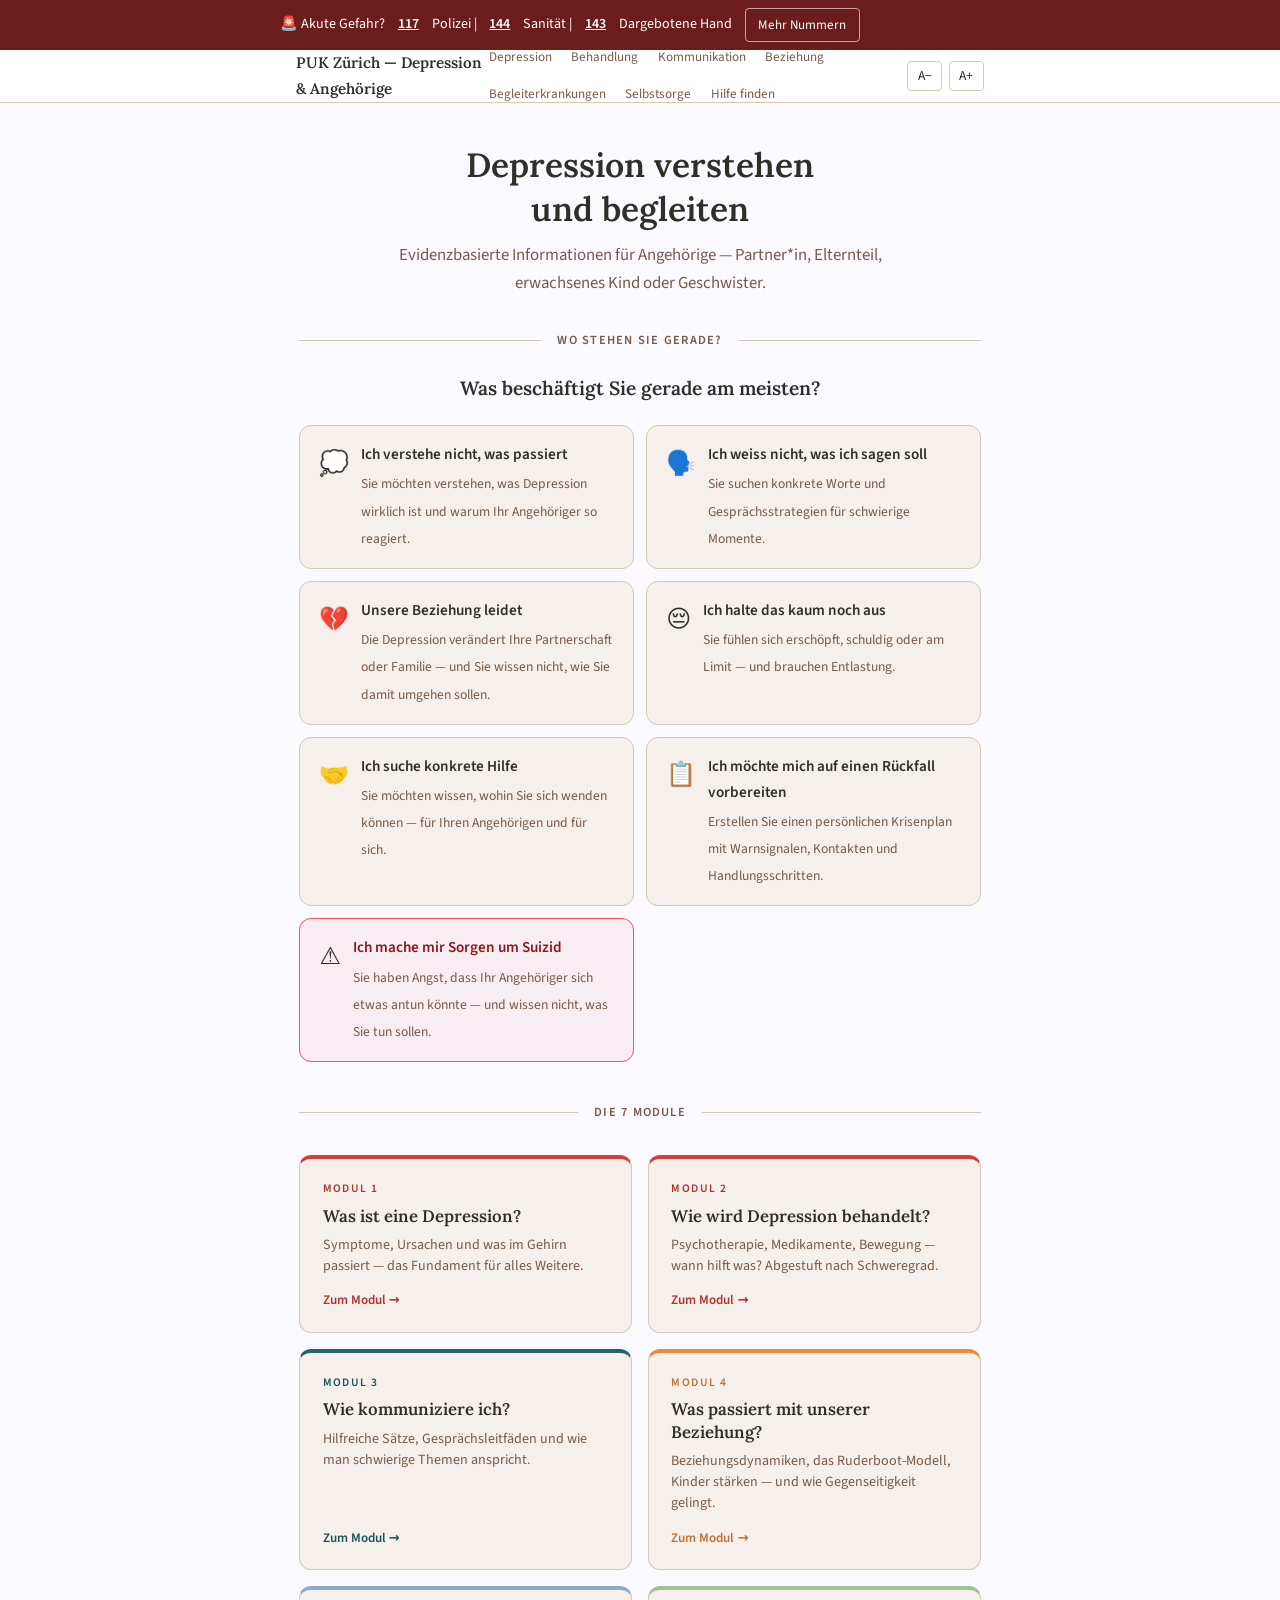
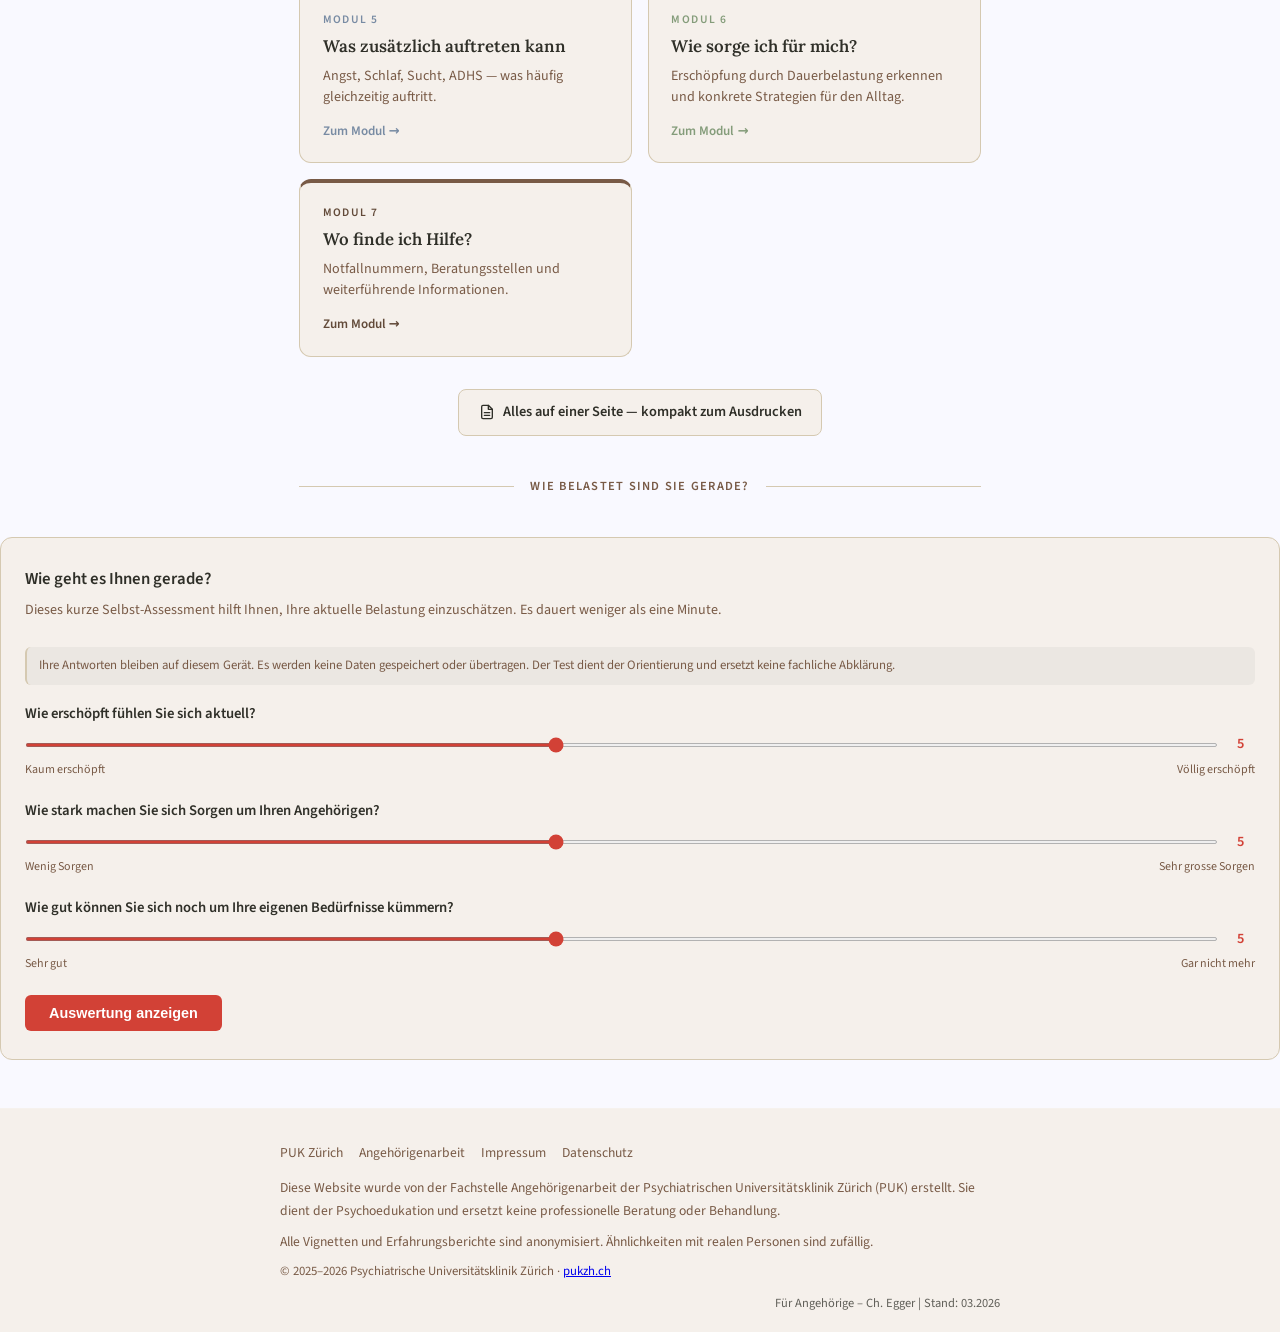
==== commit a2677ea1: "Codex: Schlusskorrekturen für Icons, Navigation und PUK-Links" ====
--- a/index.html
+++ b/index.html
@@ -256,7 +256,7 @@
         </div>
         <p>Diese Website wurde von der Fachstelle Angehörigenarbeit der Psychiatrischen Universitätsklinik Zürich (PUK) erstellt. Sie dient der Psychoedukation und ersetzt keine professionelle Beratung oder Behandlung.</p>
         <p style="margin-top:.5rem;">Alle Vignetten und Erfahrungsberichte sind anonymisiert. Ähnlichkeiten mit realen Personen sind zufällig.</p>
-        <p style="margin-top:.5rem;font-size:.8rem;">© 2025–2026 Psychiatrische Universitätsklinik Zürich · <a href="https://www.pukzh.ch" target="_blank" rel="noopener">puk.zh.ch</a></p>
+        <p style="margin-top:.5rem;font-size:.8rem;">© 2025–2026 Psychiatrische Universitätsklinik Zürich · <a href="https://www.pukzh.ch" target="_blank" rel="noopener">pukzh.ch</a></p>
         <div class="footer-meta">Für Angehörige – Ch. Egger | Stand: 03.2026</div>
     </div>
 </footer>
--- a/style.css
+++ b/style.css
@@ -44,7 +44,7 @@
         .skip-link{position:absolute;top:-100%;left:1rem;background:var(--text);color:var(--bg);padding:.5rem 1rem;border-radius:0 0 var(--radius) var(--radius);z-index:9999;text-decoration:none;font-size:.9rem;}
         .skip-link:focus{top:0;}
         .sr-only{position:absolute;width:1px;height:1px;padding:0;margin:-1px;overflow:hidden;clip:rect(0,0,0,0);white-space:nowrap;border:0;}
-        .nav-links a[aria-current="page"]{font-weight:700;color:var(--text);background:var(--bg2);}
+        .nav-links a[aria-current="page"],.nav-links .nav-current{font-weight:700;color:var(--text);background:var(--bg2);}
 
         /* Notfall-Banner */
         .notfall-banner{background:var(--danger-banner);color:#fff;padding:env(safe-area-inset-top,0) 1rem .5rem;position:sticky;top:0;z-index:1000;font-size:.88rem;}
@@ -62,7 +62,7 @@
         .nav-inner{max-width:var(--max-width);margin:0 auto;padding:0 1rem;display:flex;align-items:center;justify-content:space-between;height:52px;}
         .nav-logo{font-family:var(--font-serif);font-weight:600;font-size:.95rem;color:var(--text);text-decoration:none;}
         .nav-links{display:flex;gap:.3rem;list-style:none;flex-wrap:wrap;}
-        .nav-links a{color:var(--muted);text-decoration:none;font-size:.82rem;padding:.3rem .45rem;border-radius:4px;white-space:nowrap;}
+        .nav-links a,.nav-links .nav-current{color:var(--muted);text-decoration:none;font-size:.82rem;padding:.3rem .45rem;border-radius:4px;white-space:nowrap;display:inline-block;}
         .nav-links a:hover,.nav-links a:focus{background:var(--bg2);color:var(--text);}
         .hamburger{display:none;flex-direction:column;justify-content:space-between;width:28px;height:20px;background:none;border:none;cursor:pointer;padding:0;}
         .hamburger span{display:block;height:2px;background:var(--text);border-radius:2px;transition:transform .25s,opacity .25s;}
@@ -74,6 +74,7 @@
         .mobile-menu ul{list-style:none;}
         .mobile-menu li{border-bottom:1px solid var(--border);}
         .mobile-menu a{display:block;padding:.7rem 0;color:var(--text);text-decoration:none;font-size:.95rem;}
+        .mobile-menu a[aria-current="page"]{font-weight:700;}
         @media (max-width:767px){.nav-links{display:none;}.hamburger{display:flex;}}
 
         /* Hero */
@@ -630,6 +631,64 @@
     text-decoration:none;
 }
 .krisenplan-backlink:hover,.krisenplan-backlink:focus{text-decoration:underline;}
+.quick-choice{
+    background:var(--bg2);
+    border:1.5px solid var(--border);
+    border-radius:var(--radius);
+    padding:1rem 1.15rem;
+    margin:1.25rem 0 2rem;
+}
+.quick-choice-title{
+    font-size:.74rem;
+    font-weight:700;
+    text-transform:uppercase;
+    letter-spacing:.1em;
+    color:var(--module-color,var(--m1));
+    margin:0 0 .45rem;
+}
+.quick-choice-intro{
+    font-size:.92rem;
+    color:var(--text);
+    margin:0 0 .85rem;
+    line-height:1.6;
+}
+.quick-choice-links{
+    display:flex;
+    flex-wrap:wrap;
+    gap:.55rem;
+}
+.quick-choice-link{
+    display:inline-flex;
+    align-items:center;
+    justify-content:center;
+    padding:.55rem .9rem;
+    border:1px solid var(--border);
+    border-radius:999px;
+    background:var(--white);
+    color:var(--text);
+    text-decoration:none;
+    font-size:.88rem;
+    font-weight:600;
+    line-height:1.35;
+    transition:border-color .2s, background-color .2s, color .2s;
+}
+.quick-choice-link:hover,.quick-choice-link:focus{
+    border-color:var(--module-color,var(--m1));
+    background:var(--bg);
+    color:var(--text);
+}
+.quick-choice-link.is-active{
+    border-color:var(--module-color,var(--m1));
+    background:color-mix(in srgb, var(--module-color,var(--m1)) 10%, var(--white));
+}
+.section-spotlight{
+    animation:section-spotlight 2.4s ease;
+}
+@keyframes section-spotlight{
+    0%{box-shadow:0 0 0 0 color-mix(in srgb, var(--module-color,var(--m1)) 24%, transparent);}
+    35%{box-shadow:0 0 0 10px color-mix(in srgb, var(--module-color,var(--m1)) 10%, transparent);}
+    100%{box-shadow:0 0 0 0 transparent;}
+}
 @media (max-width:767px){
     .home-hero{margin:2rem auto 1.25rem;padding:0 1rem;}
     .home-hero h1{font-size:1.9rem;}
@@ -644,4 +703,7 @@
     .page-nav>span{display:none;}
     .page-nav-btn{justify-content:center;}
     .ressourcen-list li{padding:.9rem 0;}
-}
+    .quick-choice{padding:1rem;}
+    .quick-choice-links{flex-direction:column;}
+    .quick-choice-link{justify-content:flex-start;border-radius:10px;}
+}
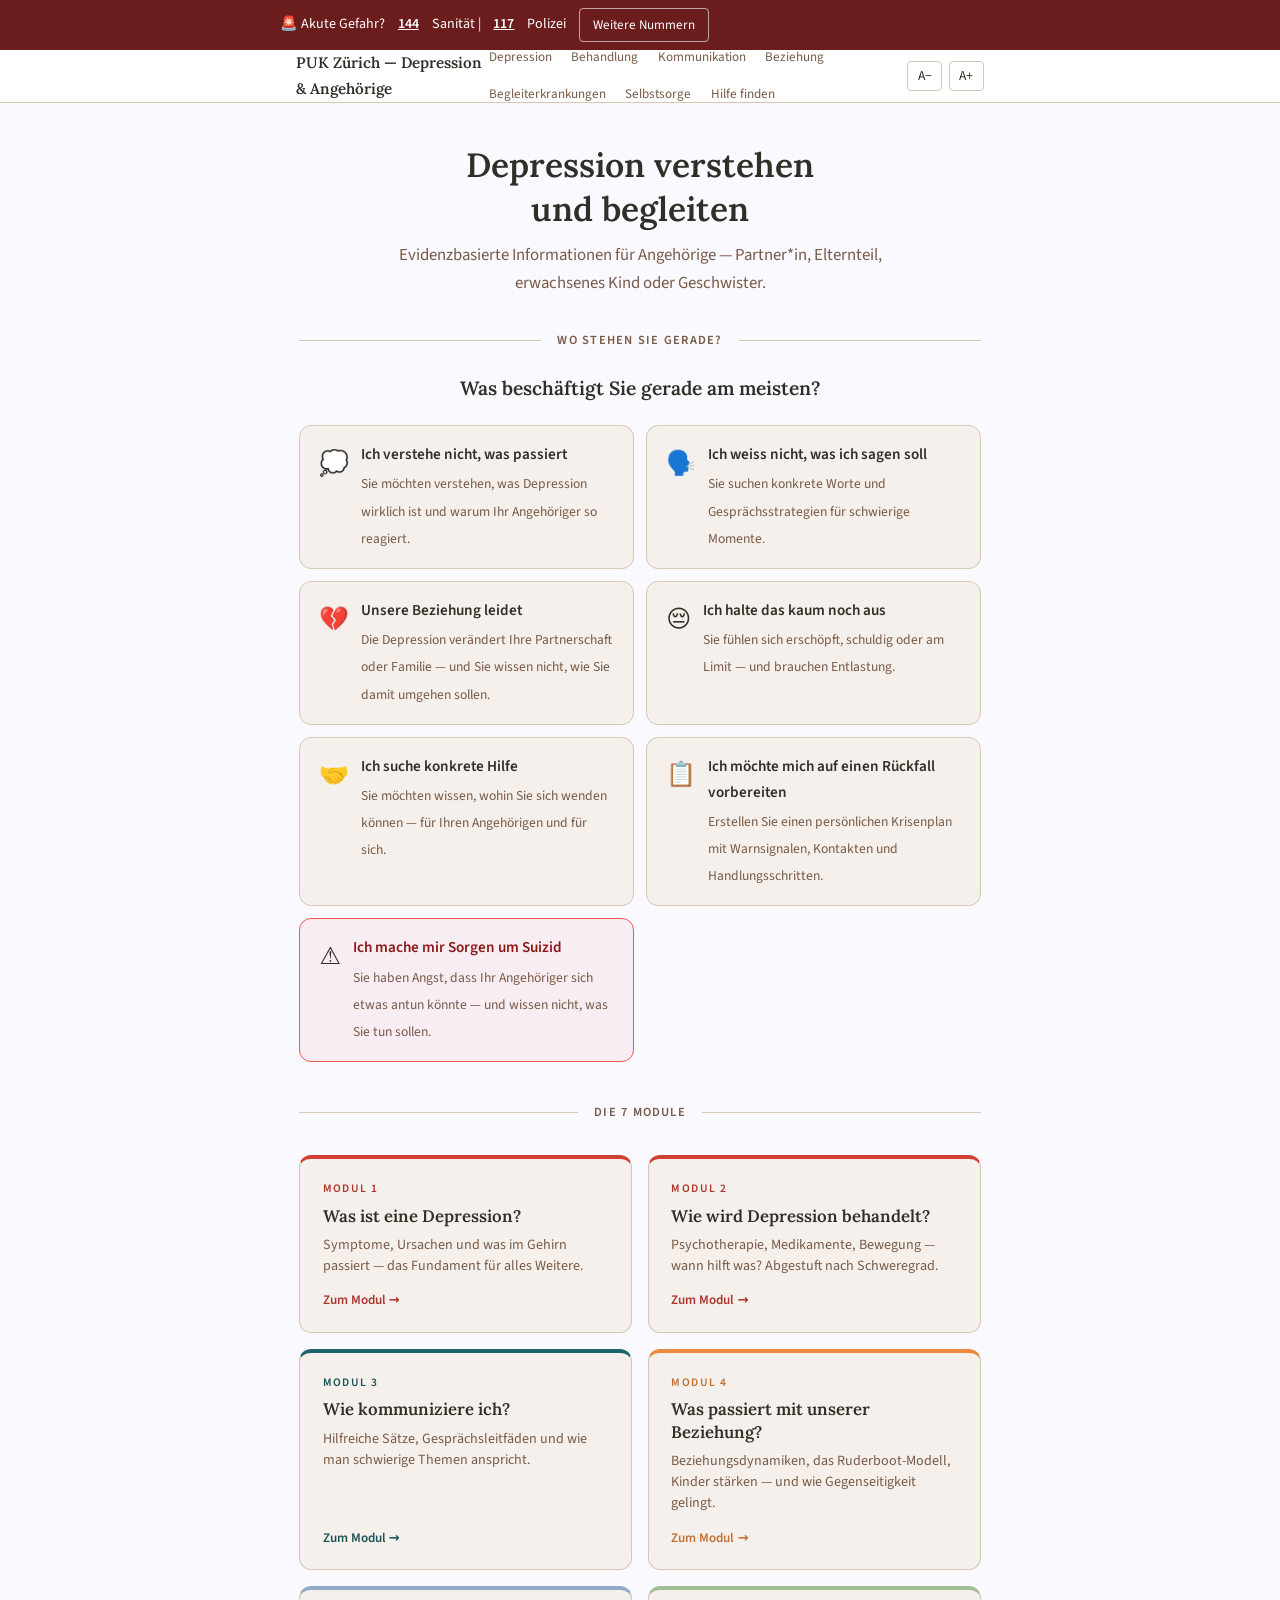
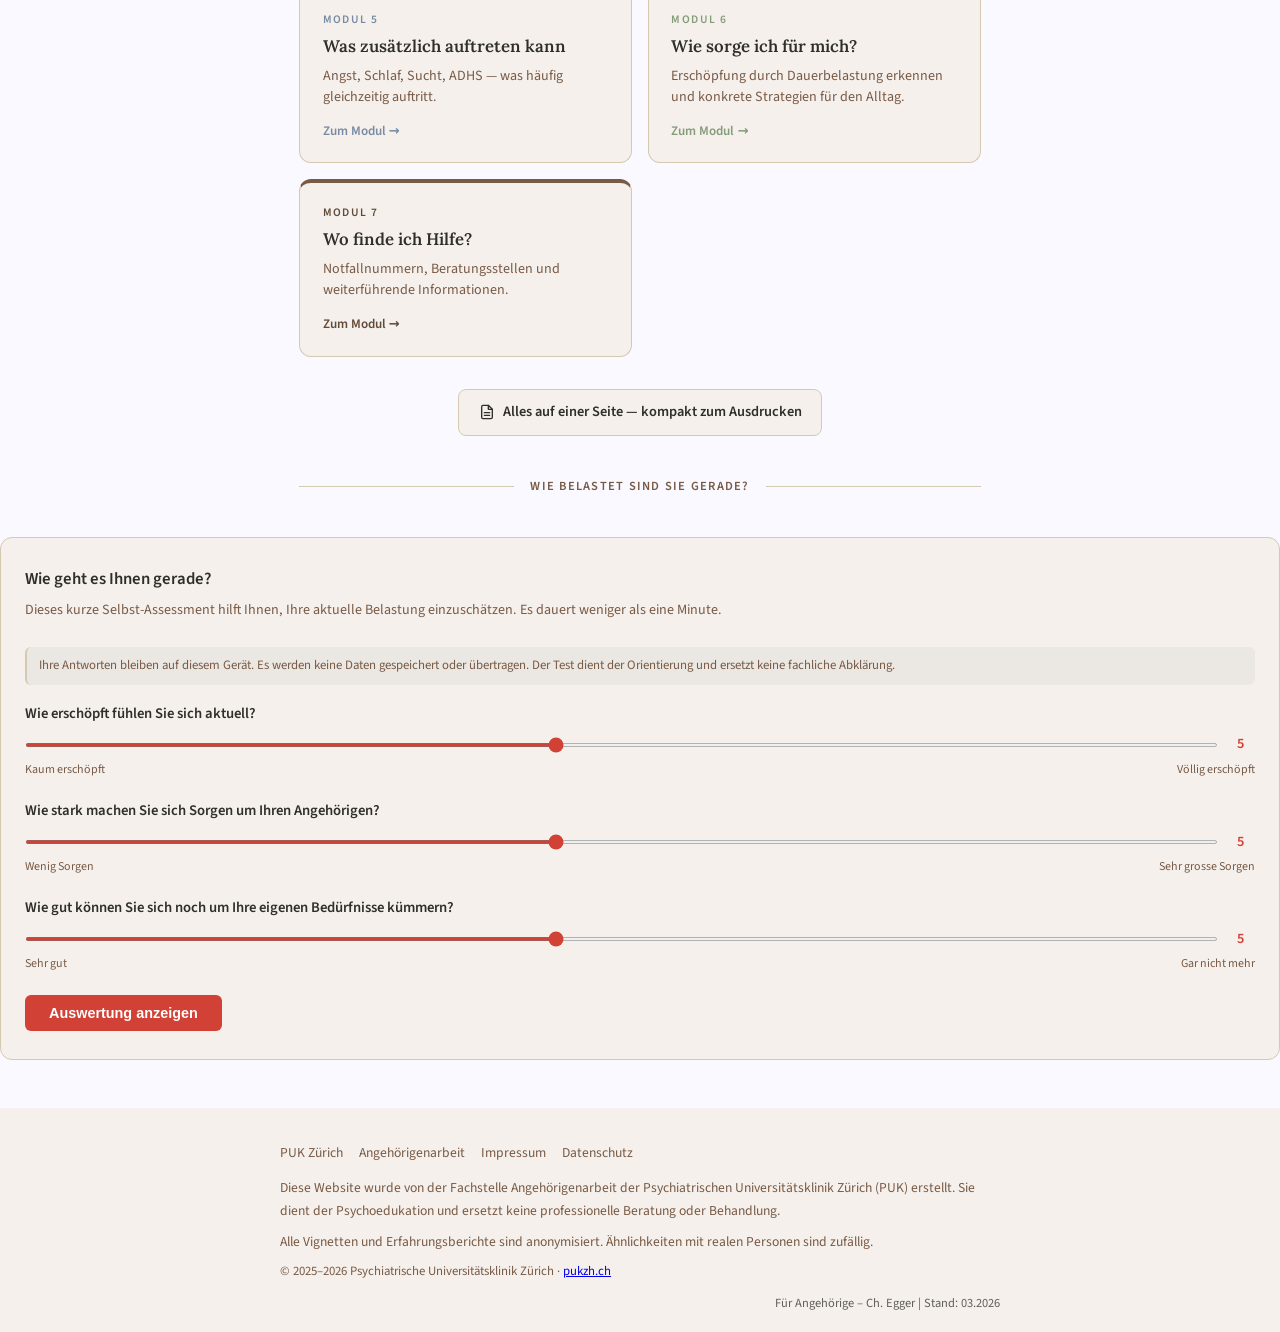
==== commit 76ea6ef9: "fix: Notfallnummern fachlich korrekt einordnen (143 ≠ 144/117) 143 (Dargebotene Hand) wird nicht meh" ====
--- a/index.html
+++ b/index.html
@@ -32,15 +32,19 @@
 <div class="notfall-banner" aria-label="Notfall-Informationen" role="region">
     <div class="notfall-banner-inner">
         <span>🚨 Akute Gefahr?</span>
-        <a href="tel:117" style="color:#fff;font-weight:600;margin:0 .5rem;">117</a> Polizei |
         <a href="tel:144" style="color:#fff;font-weight:600;margin:0 .5rem;">144</a> Sanität |
-        <a href="tel:143" style="color:#fff;font-weight:600;margin:0 .5rem;">143</a> Dargebotene Hand
+        <a href="tel:117" style="color:#fff;font-weight:600;margin:0 .5rem;">117</a> Polizei
         <details class="notfall-details-wrap">
-            <summary>Mehr Nummern</summary>
+            <summary>Weitere Nummern</summary>
             <div class="notfall-extra">
-                <p>PUK Zürich — Kinder &amp; Jugendliche: <a href="tel:+41583846666">058 384 66 66</a></p>
-                <p>PUK Zürich — Erwachsene (ab 18): <a href="tel:+41583842000">058 384 20 00</a></p>
-                <p>PUK Zürich — Erwachsene (ab 65): <a href="tel:+41583844682">058 384 46 82</a></p>
+                <p><strong>Psychiatrische Krisenhilfe (24h):</strong></p>
+                <p>Ärztefon / psychiatrischer Notfalldienst Kt. Zürich: <a href="tel:0800336655">0800 33 66 55</a></p>
+                <p style="margin-top:.5rem;"><strong>Krisengespräch / emotionale Unterstützung:</strong></p>
+                <p>Dargebotene Hand: <a href="tel:143">143</a> (24h, anonym, kostenlos)</p>
+                <p style="margin-top:.5rem;"><strong>PUK Zürich — Anmeldung &amp; Beratung:</strong></p>
+                <p>Kinder &amp; Jugendliche: <a href="tel:+41583846666">058 384 66 66</a></p>
+                <p>Erwachsene (ab 18): <a href="tel:+41583842000">058 384 20 00</a></p>
+                <p>Erwachsene (ab 65): <a href="tel:+41583844682">058 384 46 82</a></p>
                 <p style="margin-top:.75rem;"><strong>Sorgen um Suizid?</strong> Wenn Sie befürchten, dass sich Ihr Angehöriger etwas antun könnte: <a href="m2.html#m2-3" style="color:#fff;text-decoration:underline;">Lesen Sie, wie Sie das Thema ansprechen können →</a></p>
                 <p style="margin-top:.5rem;font-size:.82rem;color:rgba(255,255,255,.85);">Sie können einfach sagen: «Ich bin Angehörige*r und ich mache mir Sorgen um jemanden.» Mehr müssen Sie im ersten Moment nicht wissen.</p>
             </div>
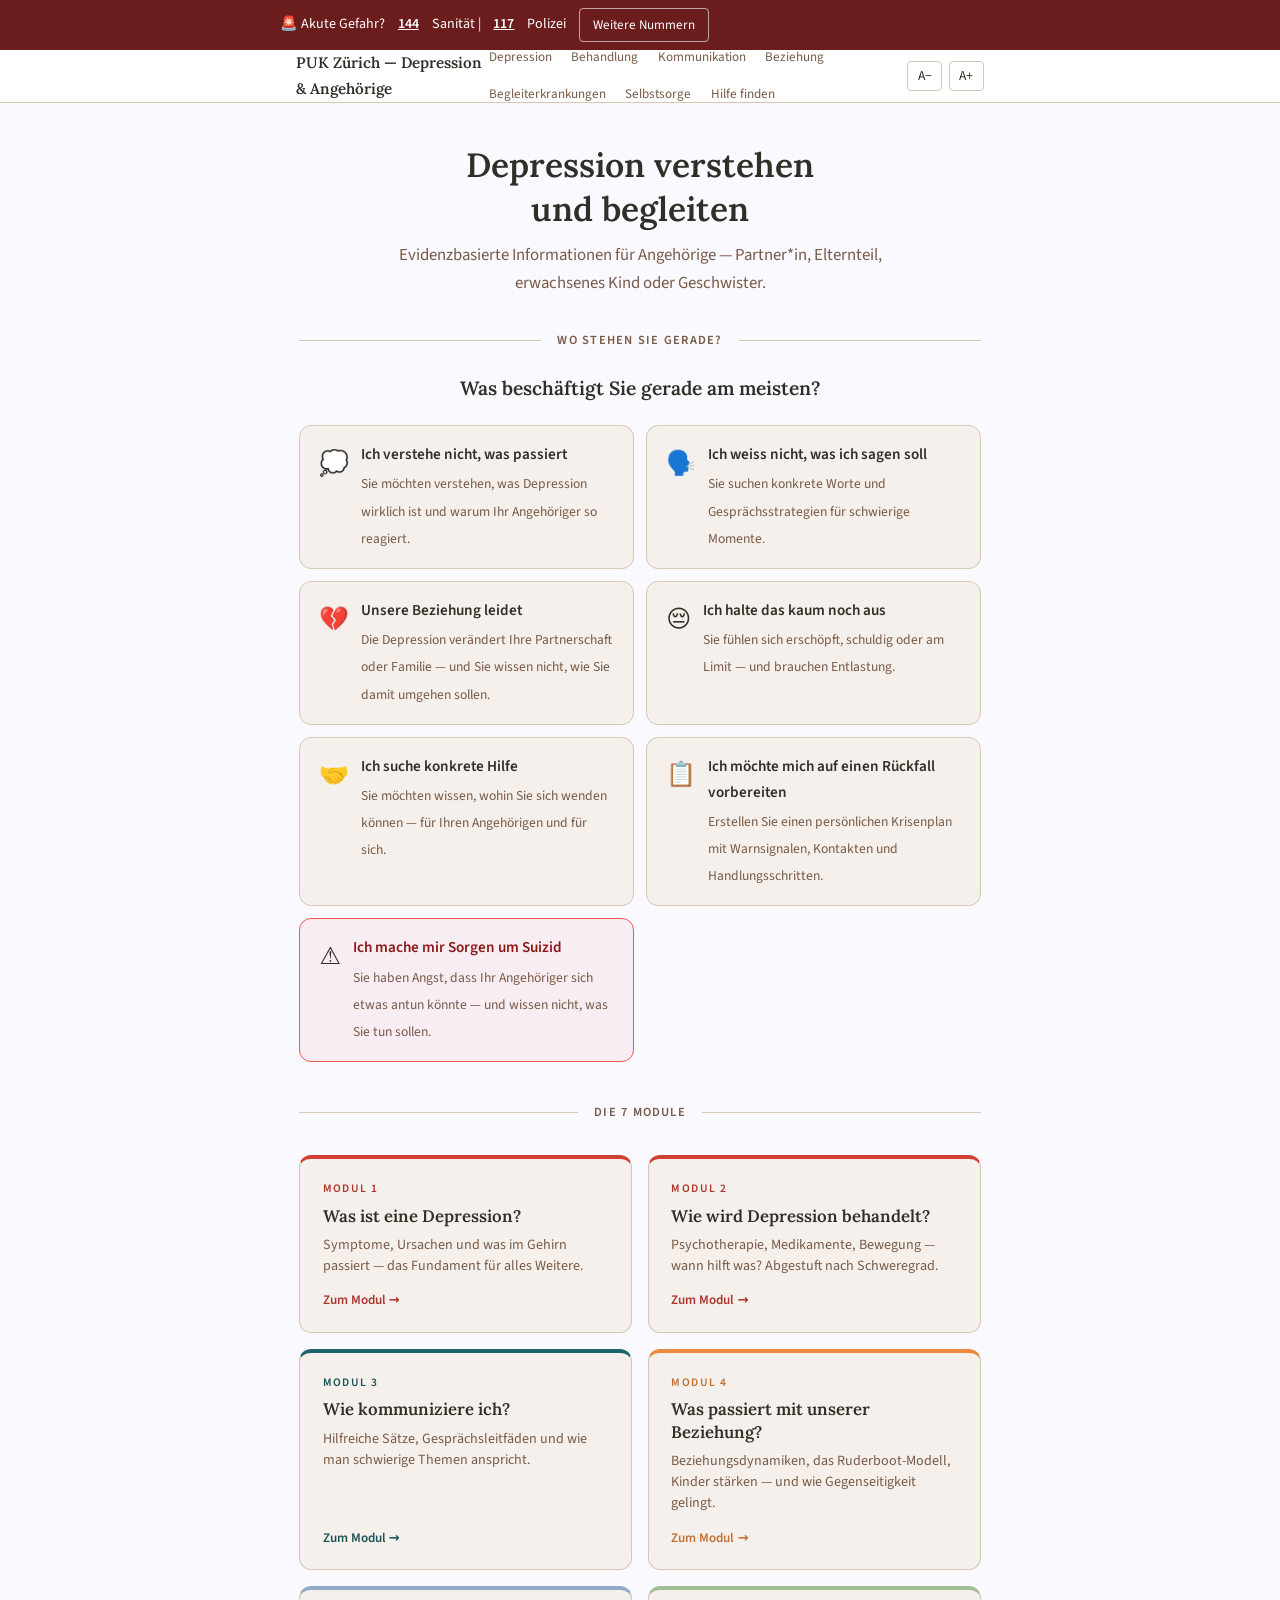
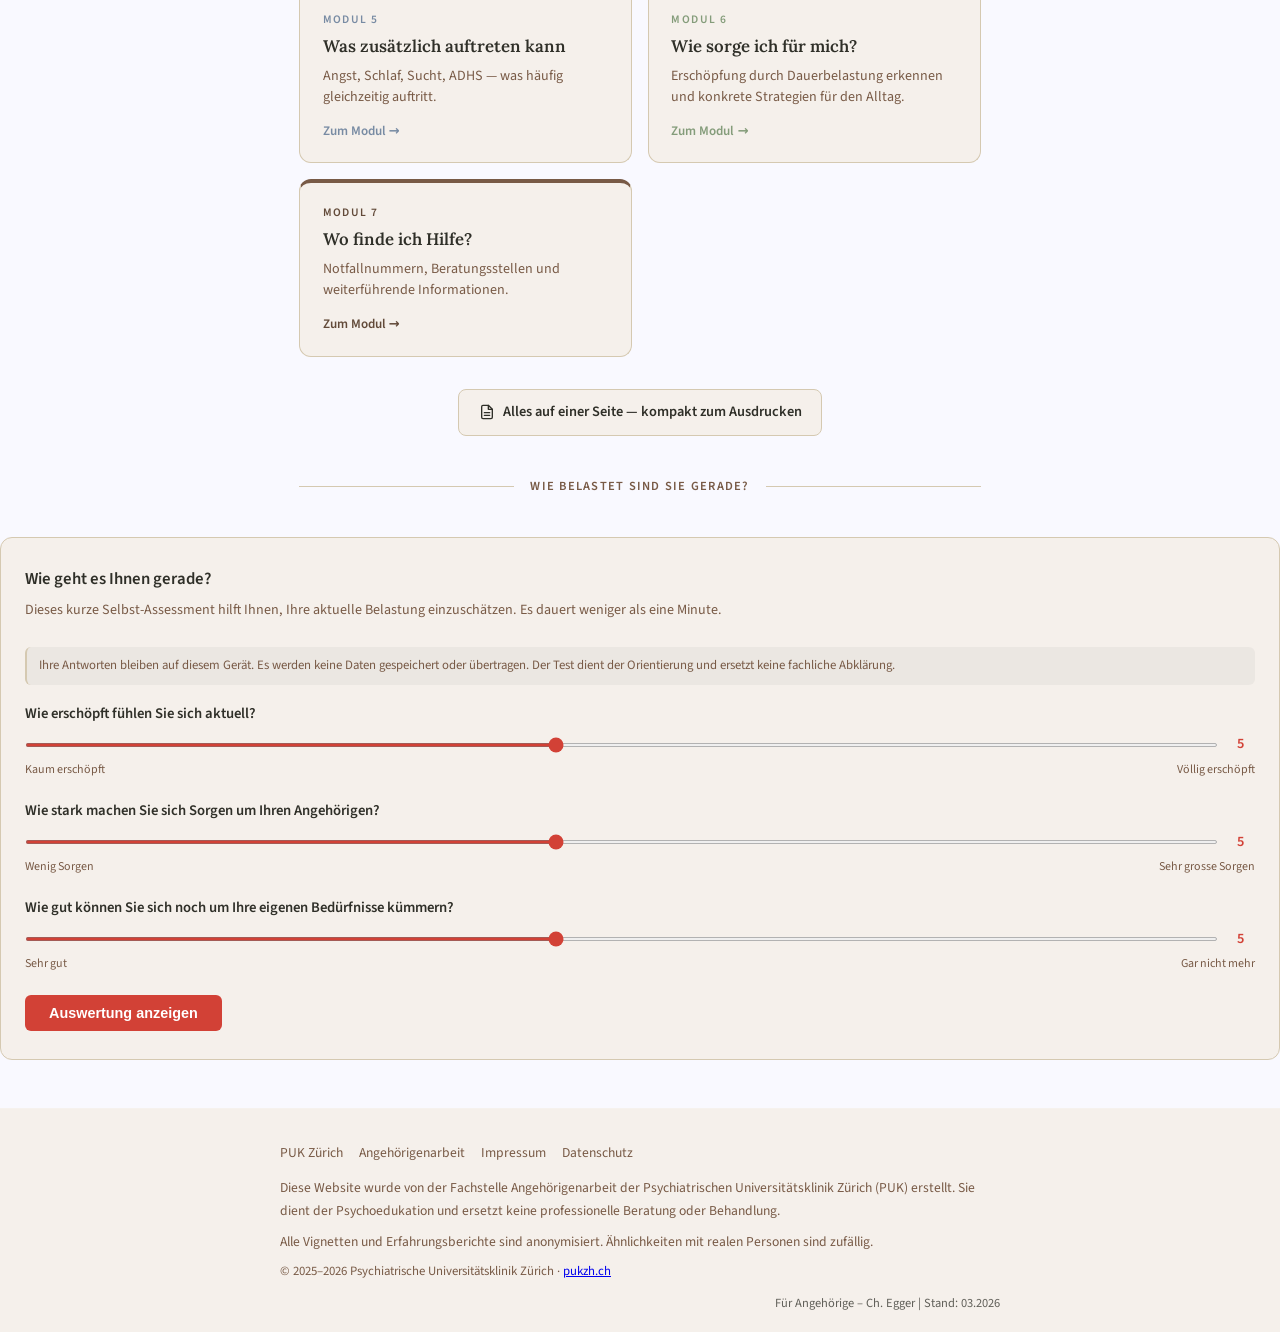
==== commit 4f26be4a: "fix: Ärztefon korrekt als ärztlicher (nicht psychiatrischer) Notfalldienst labeln + Quellenkorrektur" ====
--- a/index.html
+++ b/index.html
@@ -37,8 +37,8 @@
         <details class="notfall-details-wrap">
             <summary>Weitere Nummern</summary>
             <div class="notfall-extra">
-                <p><strong>Psychiatrische Krisenhilfe (24h):</strong></p>
-                <p>Ärztefon / psychiatrischer Notfalldienst Kt. Zürich: <a href="tel:0800336655">0800 33 66 55</a></p>
+                <p><strong>Ärztlicher Notfalldienst (24h):</strong></p>
+                <p>Ärztefon — Ärztlicher Notfalldienst Kt. Zürich: <a href="tel:0800336655">0800 33 66 55</a></p>
                 <p style="margin-top:.5rem;"><strong>Krisengespräch / emotionale Unterstützung:</strong></p>
                 <p>Dargebotene Hand: <a href="tel:143">143</a> (24h, anonym, kostenlos)</p>
                 <p style="margin-top:.5rem;"><strong>PUK Zürich — Anmeldung &amp; Beratung:</strong></p>
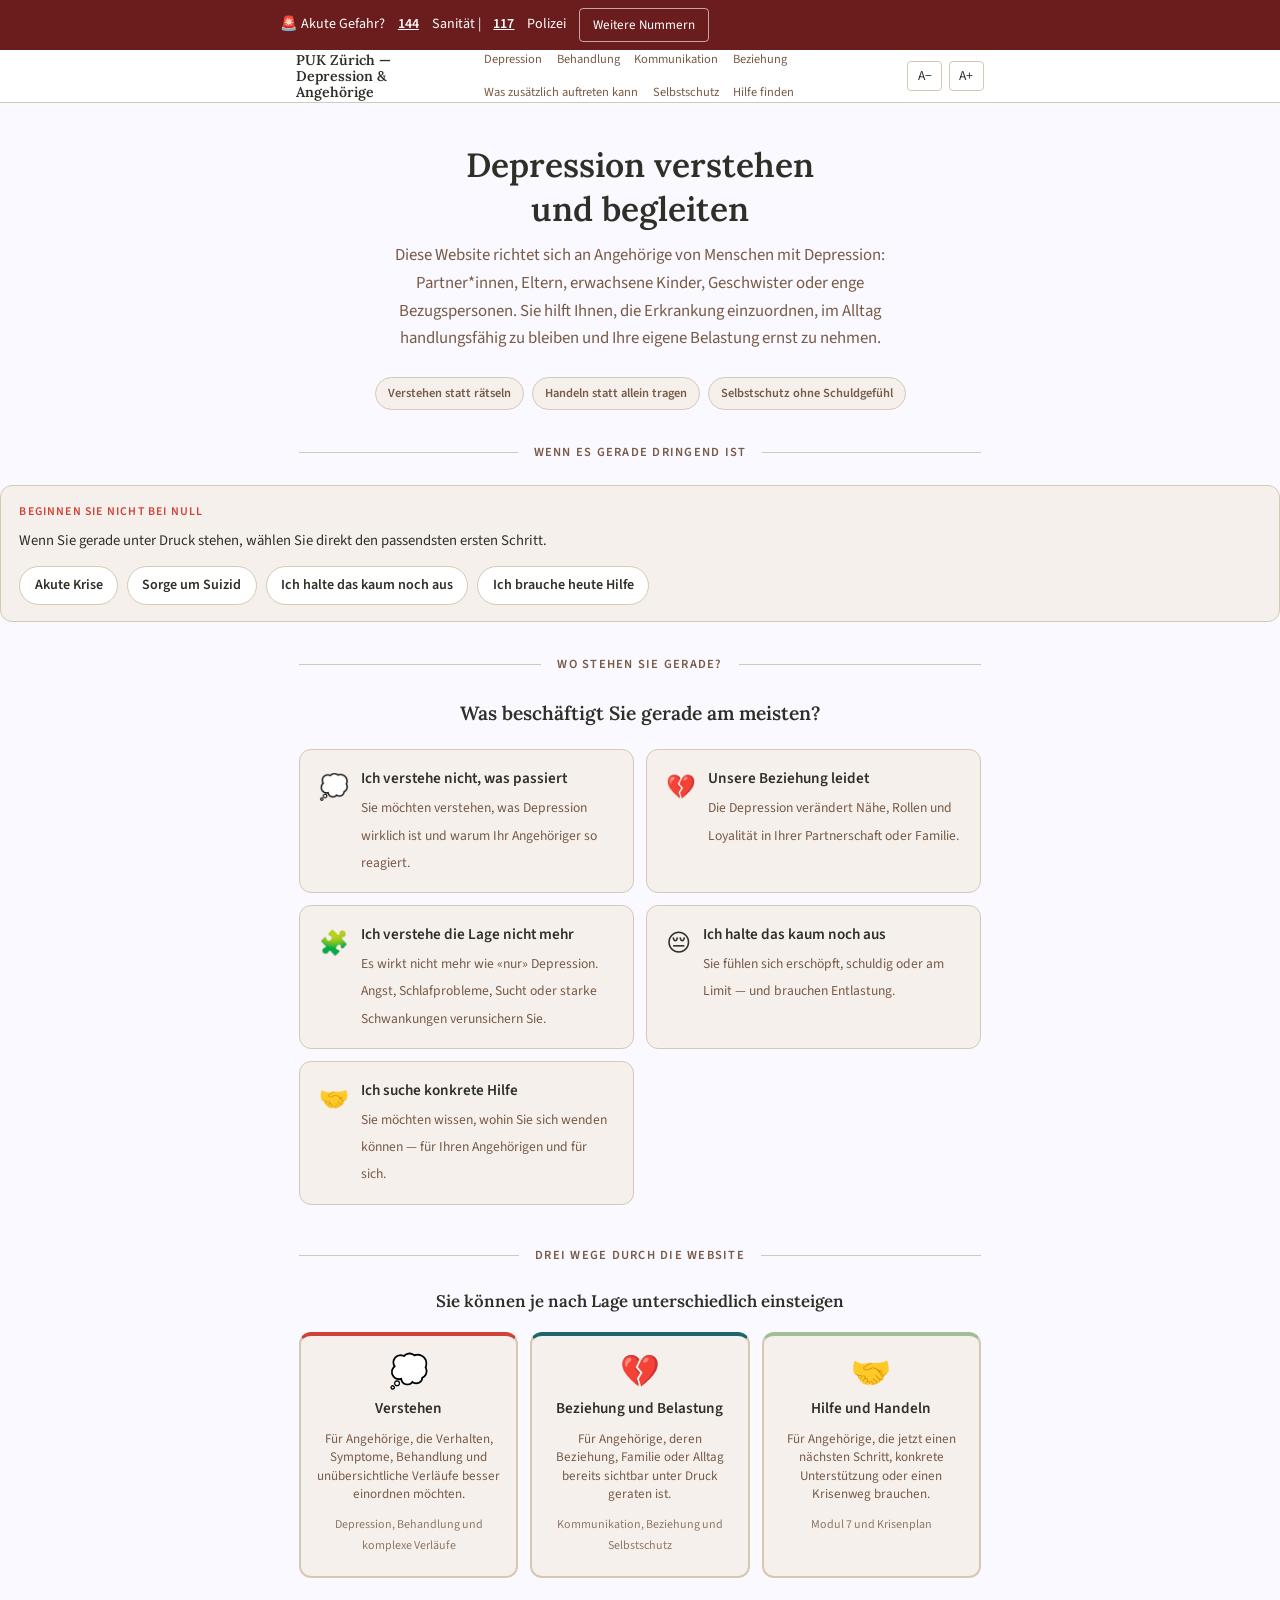
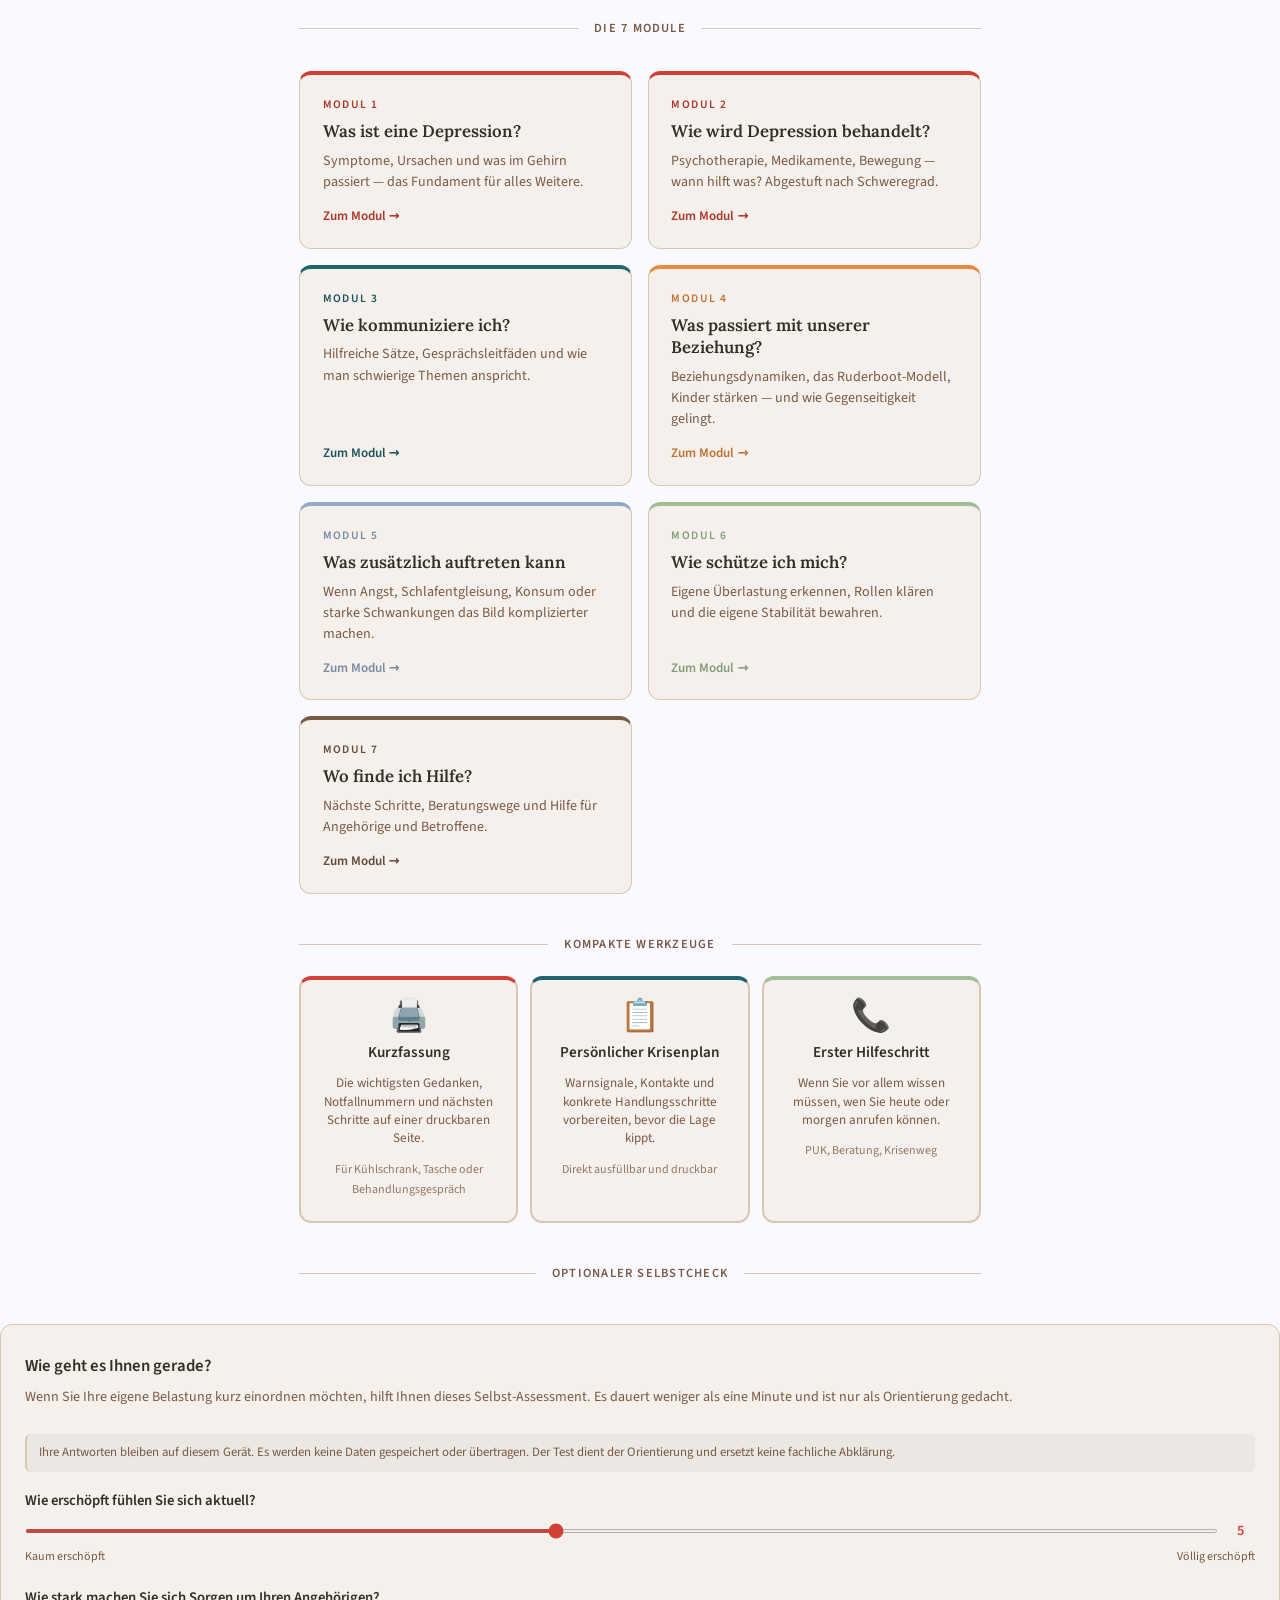
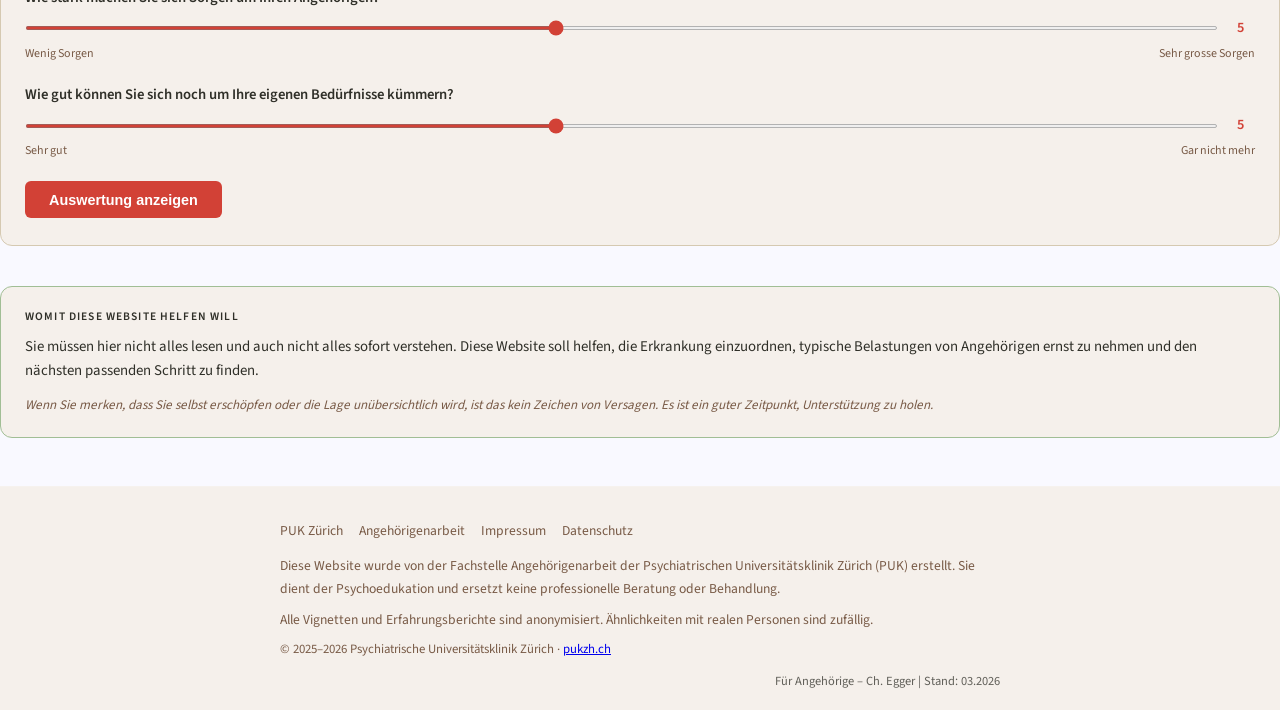
==== commit 113c0cf8: "Phase A: schärfe Angehörigen-Fokus, Seitenlogik und UI-Hierarchie" ====
--- a/index.html
+++ b/index.html
@@ -61,8 +61,8 @@
 <li><a href="m1b.html">Behandlung</a></li>
 <li><a href="m2.html">Kommunikation</a></li>
 <li><a href="m3.html">Beziehung</a></li>
-<li><a href="m4.html">Begleiterkrankungen</a></li>
-<li><a href="m5.html">Selbstsorge</a></li>
+<li><a href="m4.html">Was zusätzlich auftreten kann</a></li>
+<li><a href="m5.html">Selbstschutz</a></li>
 <li><a href="m6.html">Hilfe finden</a></li>
 
         </ul>
@@ -77,15 +77,35 @@
     <div class="mobile-menu" id="mobile-menu" aria-hidden="true">
         <ul role="list">
             <li><a href="index.html">Startseite</a></li>
-            <li><a href="m1.html">Depression</a></li><li><a href="m1b.html">Behandlung</a></li><li><a href="m2.html">Kommunikation</a></li><li><a href="m3.html">Beziehung</a></li><li><a href="m4.html">Begleiterkrankungen</a></li><li><a href="m5.html">Selbstsorge</a></li><li><a href="m6.html">Hilfe finden</a></li>
+            <li><a href="m1.html">Depression</a></li><li><a href="m1b.html">Behandlung</a></li><li><a href="m2.html">Kommunikation</a></li><li><a href="m3.html">Beziehung</a></li><li><a href="m4.html">Was zusätzlich auftreten kann</a></li><li><a href="m5.html">Selbstschutz</a></li><li><a href="m6.html">Hilfe finden</a></li>
         </ul>
     </div>
 </nav>
 <main id="main-content">
 <div class="home-hero">
     <h1>Depression verstehen<br>und begleiten</h1>
-    <p class="subtitle">Evidenzbasierte Informationen für Angehörige — Partner*in, Elternteil, erwachsenes Kind oder Geschwister.</p>
-
+    <p class="subtitle">Diese Website richtet sich an Angehörige von Menschen mit Depression: Partner*innen, Eltern, erwachsene Kinder, Geschwister oder enge Bezugspersonen. Sie hilft Ihnen, die Erkrankung einzuordnen, im Alltag handlungsfähig zu bleiben und Ihre eigene Belastung ernst zu nehmen.</p>
+    <div class="hero-tags" aria-label="Wofür diese Website gedacht ist">
+        <span class="hero-tag">Verstehen statt rätseln</span>
+        <span class="hero-tag">Handeln statt allein tragen</span>
+        <span class="hero-tag">Selbstschutz ohne Schuldgefühl</span>
+    </div>
+</div>
+
+<div class="section-divider">
+    <span class="section-divider-line"></span>
+    <span class="section-divider-label">Wenn es gerade dringend ist</span>
+    <span class="section-divider-line"></span>
+</div>
+<div class="quick-choice" aria-label="Sofortige Orientierung">
+    <p class="quick-choice-title">Beginnen Sie nicht bei null</p>
+    <p class="quick-choice-intro">Wenn Sie gerade unter Druck stehen, wählen Sie direkt den passendsten ersten Schritt.</p>
+    <div class="quick-choice-links">
+        <a href="m6.html#m6-1" class="quick-choice-link">Akute Krise</a>
+        <a href="m2.html#m2-3" class="quick-choice-link">Sorge um Suizid</a>
+        <a href="m5.html" class="quick-choice-link">Ich halte das kaum noch aus</a>
+        <a href="m6.html#m6-2" class="quick-choice-link">Ich brauche heute Hilfe</a>
+    </div>
 </div>
 
 <div class="section-divider">
@@ -103,18 +123,18 @@
                 <span class="triage-desc">Sie möchten verstehen, was Depression wirklich ist und warum Ihr Angehöriger so reagiert.</span>
             </div>
         </a>
-        <a href="m2.html" class="triage-option">
-            <span class="triage-emoji" aria-hidden="true">🗣️</span>
-            <div>
-                <span class="triage-label">Ich weiss nicht, was ich sagen soll</span>
-                <span class="triage-desc">Sie suchen konkrete Worte und Gesprächsstrategien für schwierige Momente.</span>
-            </div>
-        </a>
         <a href="m3.html" class="triage-option">
             <span class="triage-emoji" aria-hidden="true">💔</span>
             <div>
                 <span class="triage-label">Unsere Beziehung leidet</span>
-                <span class="triage-desc">Die Depression verändert Ihre Partnerschaft oder Familie — und Sie wissen nicht, wie Sie damit umgehen sollen.</span>
+                <span class="triage-desc">Die Depression verändert Nähe, Rollen und Loyalität in Ihrer Partnerschaft oder Familie.</span>
+            </div>
+        </a>
+        <a href="m4.html" class="triage-option">
+            <span class="triage-emoji" aria-hidden="true">🧩</span>
+            <div>
+                <span class="triage-label">Ich verstehe die Lage nicht mehr</span>
+                <span class="triage-desc">Es wirkt nicht mehr wie «nur» Depression. Angst, Schlafprobleme, Sucht oder starke Schwankungen verunsichern Sie.</span>
             </div>
         </a>
         <a href="m5.html" class="triage-option">
@@ -131,23 +151,38 @@
                 <span class="triage-desc">Sie möchten wissen, wohin Sie sich wenden können — für Ihren Angehörigen und für sich.</span>
             </div>
         </a>
-        <a href="krisenplan.html" class="triage-option">
-            <span class="triage-emoji" aria-hidden="true">📋</span>
-            <div>
-                <span class="triage-label">Ich möchte mich auf einen Rückfall vorbereiten</span>
-                <span class="triage-desc">Erstellen Sie einen persönlichen Krisenplan mit Warnsignalen, Kontakten und Handlungsschritten.</span>
-            </div>
-        </a>
-        <a href="m2.html#m2-3" class="triage-option triage-option--urgent" style="--triage-urgent-text:#8B1A17;">
-            <span class="triage-emoji" aria-hidden="true">⚠️</span>
-            <div>
-                <span class="triage-label">Ich mache mir Sorgen um Suizid</span>
-                <span class="triage-desc">Sie haben Angst, dass Ihr Angehöriger sich etwas antun könnte — und wissen nicht, was Sie tun sollen.</span>
-            </div>
-        </a>
-    </div>
-</div>
-<!-- Weitere Wege (sekundärer Einstieg, DEPRECATED_ENTRY_NAV_v7 → verschoben aus primärer Position) -->
+    </div>
+</div>
+
+<div class="section-divider" style="margin-top:2.5rem;">
+    <span class="section-divider-line"></span>
+    <span class="section-divider-label">Drei Wege durch die Website</span>
+    <span class="section-divider-line"></span>
+</div>
+
+<div class="navigator" aria-label="Hauptwege durch die Website">
+    <p class="navigator-title">Sie können je nach Lage unterschiedlich einsteigen</p>
+    <div class="navigator-cards">
+        <a href="m1.html" class="navigator-card navigator-card--verstehen">
+            <span class="navigator-icon" aria-hidden="true">💭</span>
+            <span class="navigator-label">Verstehen</span>
+            <span class="navigator-sub">Für Angehörige, die Verhalten, Symptome, Behandlung und unübersichtliche Verläufe besser einordnen möchten.</span>
+            <span class="navigator-modules">Depression, Behandlung und komplexe Verläufe</span>
+        </a>
+        <a href="m3.html" class="navigator-card navigator-card--handeln">
+            <span class="navigator-icon" aria-hidden="true">💔</span>
+            <span class="navigator-label">Beziehung und Belastung</span>
+            <span class="navigator-sub">Für Angehörige, deren Beziehung, Familie oder Alltag bereits sichtbar unter Druck geraten ist.</span>
+            <span class="navigator-modules">Kommunikation, Beziehung und Selbstschutz</span>
+        </a>
+        <a href="m6.html" class="navigator-card navigator-card--schuetzen">
+            <span class="navigator-icon" aria-hidden="true">🤝</span>
+            <span class="navigator-label">Hilfe und Handeln</span>
+            <span class="navigator-sub">Für Angehörige, die jetzt einen nächsten Schritt, konkrete Unterstützung oder einen Krisenweg brauchen.</span>
+            <span class="navigator-modules">Modul 7 und Krisenplan</span>
+        </a>
+    </div>
+</div>
 
 <div class="section-divider" style="margin-top:2.5rem;">
     <span class="section-divider-line"></span>
@@ -183,38 +218,60 @@
     <a href="m4.html" class="module-card" style="--card-color:#92AAC7">
         <span class="module-card-num">Modul 5</span>
         <span class="module-card-title">Was zusätzlich auftreten kann</span>
-        <span class="module-card-desc">Angst, Schlaf, Sucht, ADHS — was häufig gleichzeitig auftritt.</span>
+        <span class="module-card-desc">Wenn Angst, Schlafentgleisung, Konsum oder starke Schwankungen das Bild komplizierter machen.</span>
         <span class="module-card-arrow">Zum Modul &rarr;</span>
     </a>
     <a href="m5.html" class="module-card" style="--card-color:#A1BE95">
         <span class="module-card-num">Modul 6</span>
-        <span class="module-card-title">Wie sorge ich für mich?</span>
-        <span class="module-card-desc">Erschöpfung durch Dauerbelastung erkennen und konkrete Strategien für den Alltag.</span>
+        <span class="module-card-title">Wie schütze ich mich?</span>
+        <span class="module-card-desc">Eigene Überlastung erkennen, Rollen klären und die eigene Stabilität bewahren.</span>
         <span class="module-card-arrow">Zum Modul &rarr;</span>
     </a>
     <a href="m6.html" class="module-card" style="--card-color:#785A46">
         <span class="module-card-num">Modul 7</span>
         <span class="module-card-title">Wo finde ich Hilfe?</span>
-        <span class="module-card-desc">Notfallnummern, Beratungsstellen und weiterführende Informationen.</span>
-        <span class="module-card-arrow">Zum Modul &rarr;</span>
-    </a>
-</div>
-
-<div style="text-align:center;margin-top:1.5rem;">
-    <a href="zusammenfassung.html" class="summary-link">
-        <svg width="16" height="16" viewBox="0 0 24 24" fill="none" stroke="currentColor" stroke-width="2" stroke-linecap="round" stroke-linejoin="round"><path d="M14 2H6a2 2 0 00-2 2v16a2 2 0 002 2h12a2 2 0 002-2V8z"/><polyline points="14 2 14 8 20 8"/><line x1="16" y1="13" x2="8" y2="13"/><line x1="16" y1="17" x2="8" y2="17"/></svg>
-        Alles auf einer Seite — kompakt zum Ausdrucken
+        <span class="module-card-desc">Nächste Schritte, Beratungswege und Hilfe für Angehörige und Betroffene.</span>
+        <span class="module-card-arrow">Zum Modul &rarr;</span>
     </a>
 </div>
 
 <div class="section-divider" style="margin-top:2.5rem;">
     <span class="section-divider-line"></span>
-    <span class="section-divider-label">Wie belastet sind Sie gerade?</span>
+    <span class="section-divider-label">Kompakte Werkzeuge</span>
+    <span class="section-divider-line"></span>
+</div>
+
+<div class="navigator" aria-label="Kompakte Werkzeuge">
+    <div class="navigator-cards">
+        <a href="zusammenfassung.html" class="navigator-card navigator-card--verstehen">
+            <span class="navigator-icon" aria-hidden="true">🖨️</span>
+            <span class="navigator-label">Kurzfassung</span>
+            <span class="navigator-sub">Die wichtigsten Gedanken, Notfallnummern und nächsten Schritte auf einer druckbaren Seite.</span>
+            <span class="navigator-modules">Für Kühlschrank, Tasche oder Behandlungsgespräch</span>
+        </a>
+        <a href="krisenplan.html" class="navigator-card navigator-card--handeln">
+            <span class="navigator-icon" aria-hidden="true">📋</span>
+            <span class="navigator-label">Persönlicher Krisenplan</span>
+            <span class="navigator-sub">Warnsignale, Kontakte und konkrete Handlungsschritte vorbereiten, bevor die Lage kippt.</span>
+            <span class="navigator-modules">Direkt ausfüllbar und druckbar</span>
+        </a>
+        <a href="m6.html#m6-2" class="navigator-card navigator-card--schuetzen">
+            <span class="navigator-icon" aria-hidden="true">📞</span>
+            <span class="navigator-label">Erster Hilfeschritt</span>
+            <span class="navigator-sub">Wenn Sie vor allem wissen müssen, wen Sie heute oder morgen anrufen können.</span>
+            <span class="navigator-modules">PUK, Beratung, Krisenweg</span>
+        </a>
+    </div>
+</div>
+
+<div class="section-divider" style="margin-top:2.5rem;">
+    <span class="section-divider-line"></span>
+    <span class="section-divider-label">Optionaler Selbstcheck</span>
     <span class="section-divider-line"></span>
 </div>
     <div class="barometer">
         <p class="barometer-title">Wie geht es Ihnen gerade?</p>
-        <p class="barometer-subtitle">Dieses kurze Selbst-Assessment hilft Ihnen, Ihre aktuelle Belastung einzuschätzen. Es dauert weniger als eine Minute.</p>
+        <p class="barometer-subtitle">Wenn Sie Ihre eigene Belastung kurz einordnen möchten, hilft Ihnen dieses Selbst-Assessment. Es dauert weniger als eine Minute und ist nur als Orientierung gedacht.</p>
         <p class="barometer-privacy">Ihre Antworten bleiben auf diesem Gerät. Es werden keine Daten gespeichert oder übertragen. Der Test dient der Orientierung und ersetzt keine fachliche Abklärung.</p>
         <form id="barometer-form">
             <div class="barometer-items">
@@ -249,6 +306,12 @@
         </form>
     </div>
 
+    <div class="call-helper" style="margin-top:2rem;">
+        <p class="call-helper-label">Womit diese Website helfen will</p>
+        <p class="call-helper-intro">Sie müssen hier nicht alles lesen und auch nicht alles sofort verstehen. Diese Website soll helfen, die Erkrankung einzuordnen, typische Belastungen von Angehörigen ernst zu nehmen und den nächsten passenden Schritt zu finden.</p>
+        <p class="call-helper-note">Wenn Sie merken, dass Sie selbst erschöpfen oder die Lage unübersichtlich wird, ist das kein Zeichen von Versagen. Es ist ein guter Zeitpunkt, Unterstützung zu holen.</p>
+    </div>
+
 </main>
 <footer>
     <div class="footer-inner">
--- a/style.css
+++ b/style.css
@@ -59,10 +59,10 @@
 
         /* Navigation */
         .main-nav{background:var(--white);border-bottom:1px solid var(--border);position:sticky;top:var(--banner-h,38px);z-index:900;transition:top .2s;}
-        .nav-inner{max-width:var(--max-width);margin:0 auto;padding:0 1rem;display:flex;align-items:center;justify-content:space-between;height:52px;}
-        .nav-logo{font-family:var(--font-serif);font-weight:600;font-size:.95rem;color:var(--text);text-decoration:none;}
-        .nav-links{display:flex;gap:.3rem;list-style:none;flex-wrap:wrap;}
-        .nav-links a,.nav-links .nav-current{color:var(--muted);text-decoration:none;font-size:.82rem;padding:.3rem .45rem;border-radius:4px;white-space:nowrap;display:inline-block;}
+        .nav-inner{max-width:var(--max-width);margin:0 auto;padding:0 1rem;display:flex;align-items:center;justify-content:space-between;gap:.75rem;height:52px;}
+        .nav-logo{font-family:var(--font-serif);font-weight:600;font-size:.88rem;line-height:1.15;color:var(--text);text-decoration:none;max-width:170px;}
+        .nav-links{display:flex;gap:.15rem;list-style:none;flex-wrap:wrap;}
+        .nav-links a,.nav-links .nav-current{color:var(--muted);text-decoration:none;font-size:.78rem;padding:.28rem .38rem;border-radius:4px;white-space:nowrap;display:inline-block;}
         .nav-links a:hover,.nav-links a:focus{background:var(--bg2);color:var(--text);}
         .hamburger{display:none;flex-direction:column;justify-content:space-between;width:28px;height:20px;background:none;border:none;cursor:pointer;padding:0;}
         .hamburger span{display:block;height:2px;background:var(--text);border-radius:2px;transition:transform .25s,opacity .25s;}
@@ -111,6 +111,9 @@
         /* Karten */
         .card{background:var(--bg2);border-radius:var(--radius);padding:1.2rem;border-left:4px solid var(--module-color,var(--m1));margin-bottom:1rem;transition:border-color .2s ease,background-color .2s ease;}
         .card:hover{transform:none;box-shadow:none;}
+        .module-lead-card{padding:1rem 1.15rem;margin-bottom:.9rem;background:rgba(245,240,235,.78);}
+        .module-lead-card ul{margin-top:.1rem;}
+        .module-lead-card li{font-size:.92rem;line-height:1.55;}
 
         /* Accordion */
 
@@ -248,10 +251,13 @@
 
         /* Bridge */
         .bridge-text{margin-top:2rem;padding:1rem 1.25rem;background:var(--bg2);border-radius:var(--radius);font-size:.95rem;color:var(--muted);font-style:italic;}
+        .section-secondary{margin-top:2.25rem;padding-top:1rem;border-top:1px dashed var(--border);}
+        .section-secondary h3{opacity:.9;}
 
 
         /* Kurzfassung (30-Sekunden-Überblick) */
         .kurzfassung{background:var(--bg2);border-radius:var(--radius);padding:1.1rem 1.4rem;margin:1.25rem 0 2rem;border-left:4px solid var(--module-color,var(--m1));}
+        .kurzfassung--compact{padding:.95rem 1.1rem;margin:1rem 0 1.35rem;}
         .kurzfassung-label{font-size:.72rem;font-weight:700;text-transform:uppercase;letter-spacing:.1em;color:var(--module-color,var(--m1));margin-bottom:.5rem;}
         .kurzfassung ul{margin:0;padding-left:1.2rem;}
         .kurzfassung li{font-size:.93rem;line-height:1.6;color:var(--text);margin-bottom:.25rem;}
@@ -361,6 +367,7 @@
         }
         /* P1-1: Mini-TOC */
         .module-toc{background:var(--bg2);border-radius:var(--radius);padding:.9rem 1.2rem;margin:1rem 0 1.5rem;border-left:3px solid var(--module-color,var(--m1));}
+        .module-toc--compact{padding:.75rem 1rem;margin:.85rem 0 1rem;}
         .module-toc-title{font-size:.72rem;font-weight:700;text-transform:uppercase;letter-spacing:.1em;color:var(--module-color,var(--m1));margin:0 0 .4rem;}
         .module-toc ol{margin:0;padding-left:1.2rem;}
         .module-toc li{font-size:.88rem;line-height:1.6;margin-bottom:.15rem;}
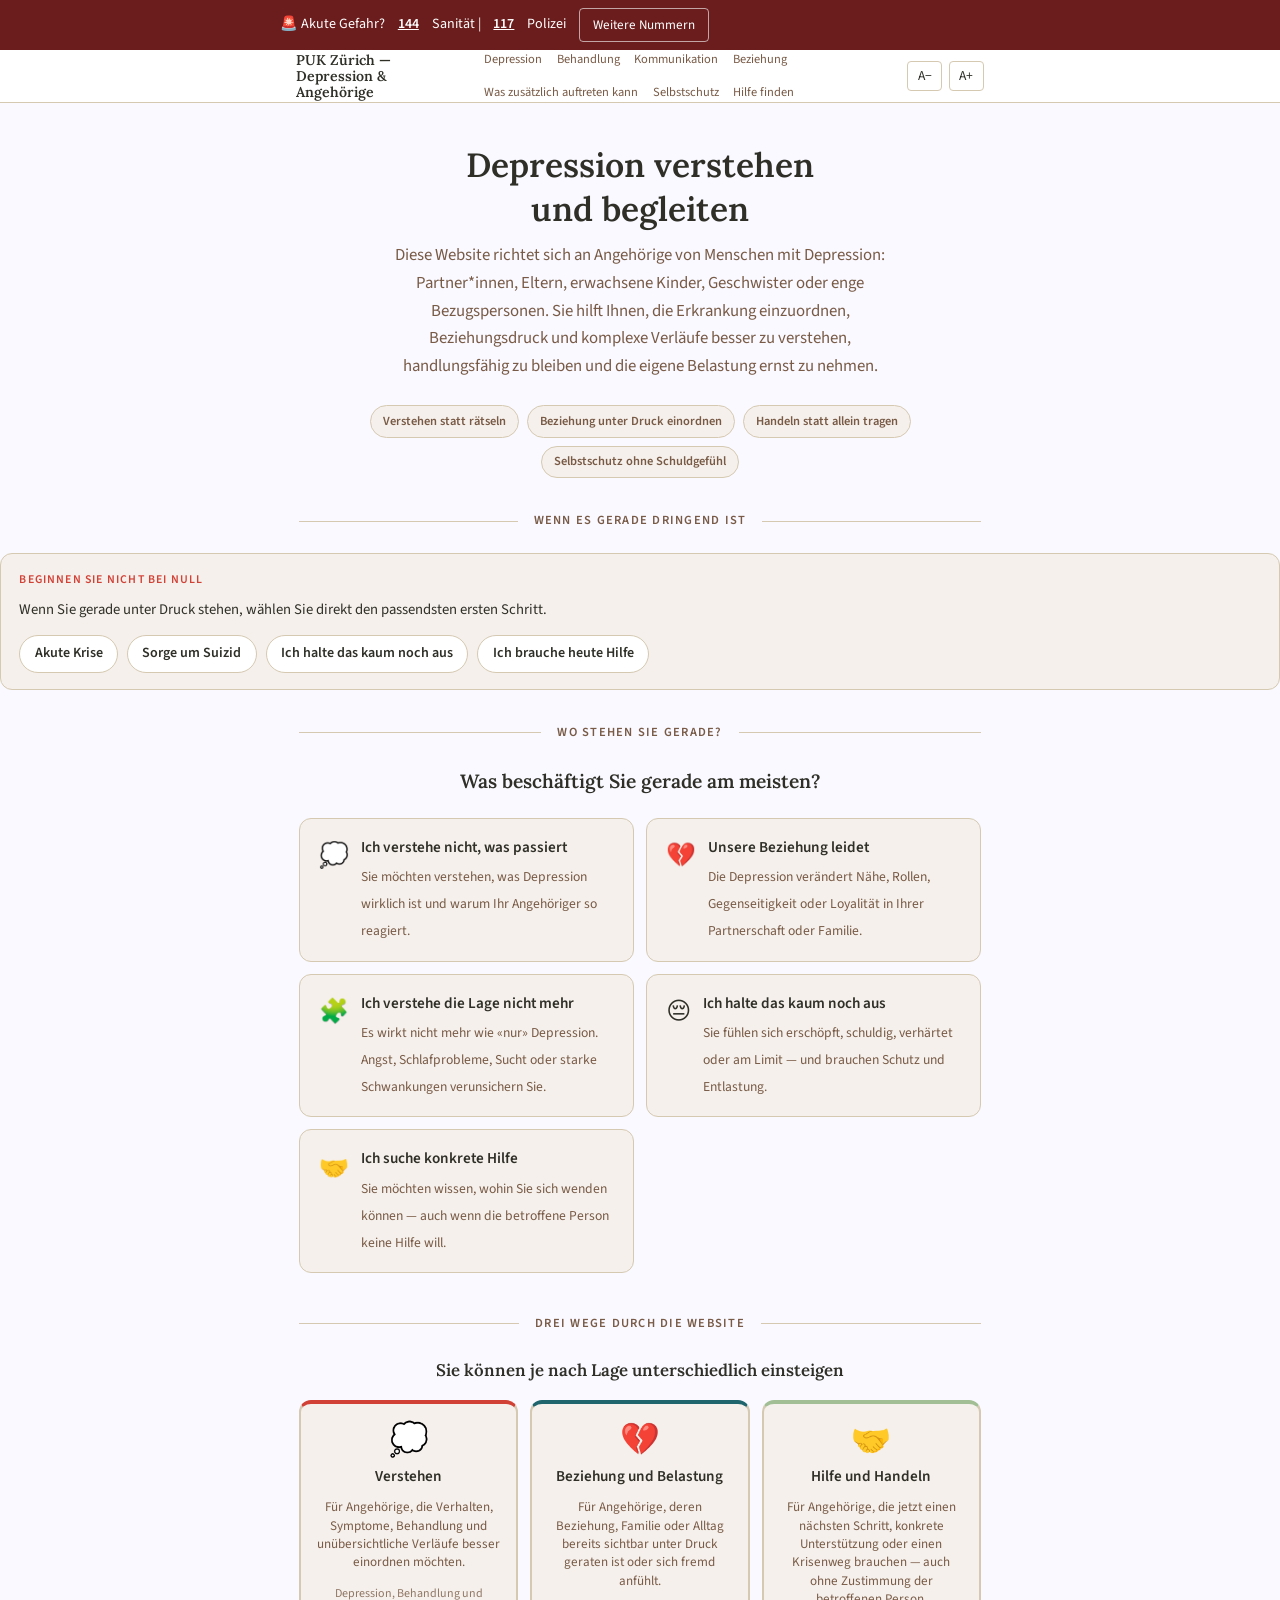
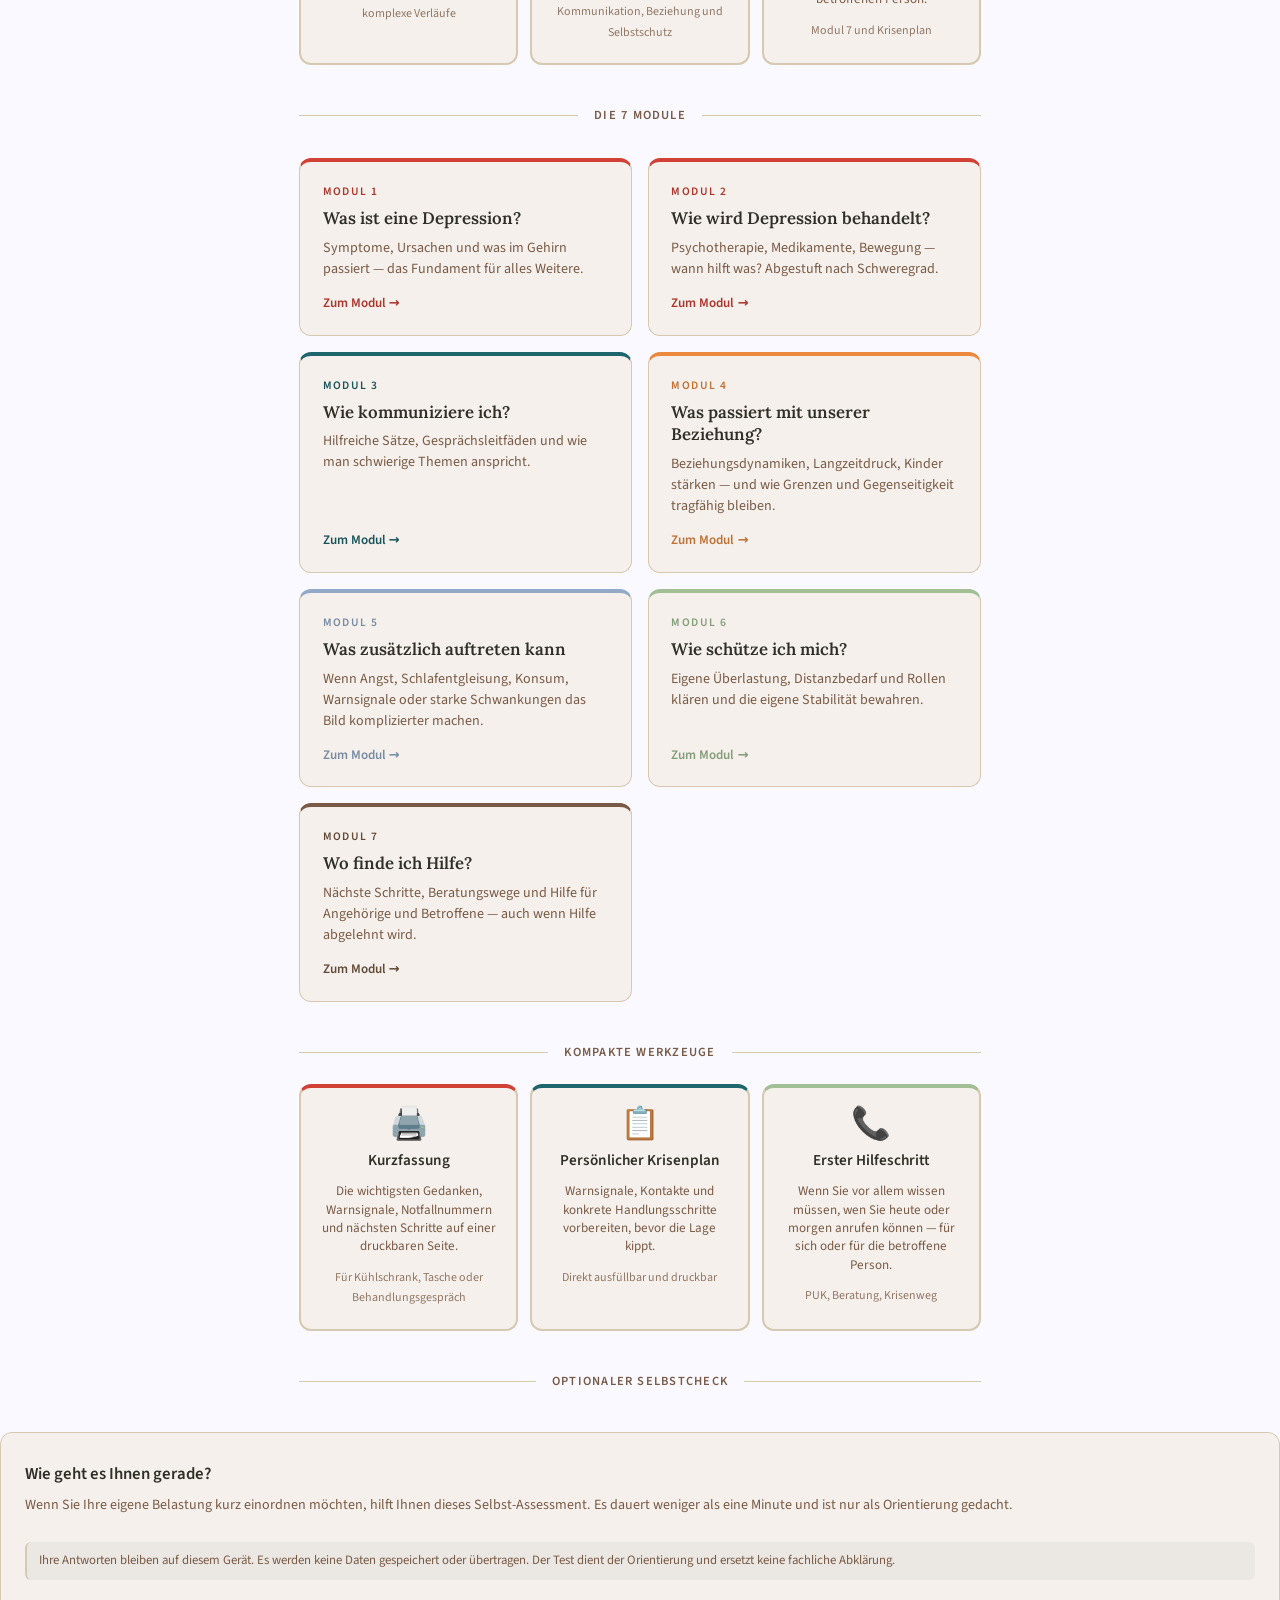
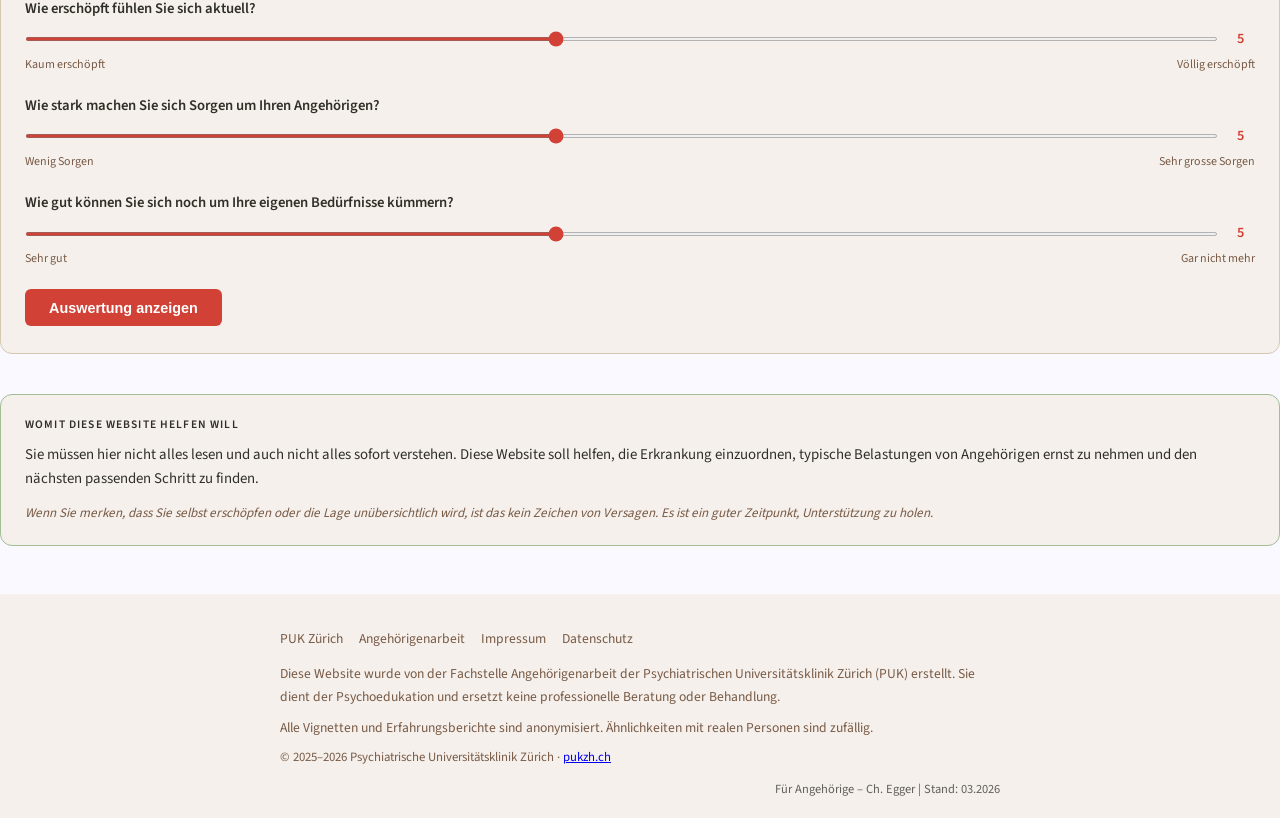
==== commit ea2eb607: "Phase B: vertiefe Angehörigen-Perspektive, Langzeitdruck und Entscheidungshilfe" ====
--- a/index.html
+++ b/index.html
@@ -4,9 +4,9 @@
     <meta charset="UTF-8">
     <meta name="viewport" content="width=device-width, initial-scale=1.0">
     <title>Depression verstehen und begleiten | PUK Zürich</title>
-    <meta name="description" content="Psychoedukation für Angehörige von Menschen mit Depression. Verstehen, kommunizieren, sich selbst schützen — evidenzbasiert, von der PUK Zürich.">
+    <meta name="description" content="Orientierung für Angehörige von Menschen mit Depression: verstehen, Beziehung einordnen, sich schützen und konkrete Hilfe finden — von der PUK Zürich.">
     <meta property="og:title" content="Depression verstehen und begleiten | PUK Zürich">
-    <meta property="og:description" content="Psychoedukation für Angehörige von Menschen mit Depression. Verstehen, kommunizieren, sich selbst schützen — evidenzbasiert, von der PUK Zürich.">
+    <meta property="og:description" content="Orientierung für Angehörige von Menschen mit Depression: verstehen, Beziehung einordnen, sich schützen und konkrete Hilfe finden — von der PUK Zürich.">
     <meta property="og:site_name" content="PUK Zürich – Fachstelle Angehörigenarbeit">
     <meta property="og:locale" content="de_CH">
     <meta property="og:type" content="website">
@@ -84,9 +84,10 @@
 <main id="main-content">
 <div class="home-hero">
     <h1>Depression verstehen<br>und begleiten</h1>
-    <p class="subtitle">Diese Website richtet sich an Angehörige von Menschen mit Depression: Partner*innen, Eltern, erwachsene Kinder, Geschwister oder enge Bezugspersonen. Sie hilft Ihnen, die Erkrankung einzuordnen, im Alltag handlungsfähig zu bleiben und Ihre eigene Belastung ernst zu nehmen.</p>
+    <p class="subtitle">Diese Website richtet sich an Angehörige von Menschen mit Depression: Partner*innen, Eltern, erwachsene Kinder, Geschwister oder enge Bezugspersonen. Sie hilft Ihnen, die Erkrankung einzuordnen, Beziehungsdruck und komplexe Verläufe besser zu verstehen, handlungsfähig zu bleiben und die eigene Belastung ernst zu nehmen.</p>
     <div class="hero-tags" aria-label="Wofür diese Website gedacht ist">
         <span class="hero-tag">Verstehen statt rätseln</span>
+        <span class="hero-tag">Beziehung unter Druck einordnen</span>
         <span class="hero-tag">Handeln statt allein tragen</span>
         <span class="hero-tag">Selbstschutz ohne Schuldgefühl</span>
     </div>
@@ -127,7 +128,7 @@
             <span class="triage-emoji" aria-hidden="true">💔</span>
             <div>
                 <span class="triage-label">Unsere Beziehung leidet</span>
-                <span class="triage-desc">Die Depression verändert Nähe, Rollen und Loyalität in Ihrer Partnerschaft oder Familie.</span>
+                <span class="triage-desc">Die Depression verändert Nähe, Rollen, Gegenseitigkeit oder Loyalität in Ihrer Partnerschaft oder Familie.</span>
             </div>
         </a>
         <a href="m4.html" class="triage-option">
@@ -141,14 +142,14 @@
             <span class="triage-emoji" aria-hidden="true">😔</span>
             <div>
                 <span class="triage-label">Ich halte das kaum noch aus</span>
-                <span class="triage-desc">Sie fühlen sich erschöpft, schuldig oder am Limit — und brauchen Entlastung.</span>
+                <span class="triage-desc">Sie fühlen sich erschöpft, schuldig, verhärtet oder am Limit — und brauchen Schutz und Entlastung.</span>
             </div>
         </a>
         <a href="m6.html" class="triage-option">
             <span class="triage-emoji" aria-hidden="true">🤝</span>
             <div>
                 <span class="triage-label">Ich suche konkrete Hilfe</span>
-                <span class="triage-desc">Sie möchten wissen, wohin Sie sich wenden können — für Ihren Angehörigen und für sich.</span>
+                <span class="triage-desc">Sie möchten wissen, wohin Sie sich wenden können — auch wenn die betroffene Person keine Hilfe will.</span>
             </div>
         </a>
     </div>
@@ -172,13 +173,13 @@
         <a href="m3.html" class="navigator-card navigator-card--handeln">
             <span class="navigator-icon" aria-hidden="true">💔</span>
             <span class="navigator-label">Beziehung und Belastung</span>
-            <span class="navigator-sub">Für Angehörige, deren Beziehung, Familie oder Alltag bereits sichtbar unter Druck geraten ist.</span>
+            <span class="navigator-sub">Für Angehörige, deren Beziehung, Familie oder Alltag bereits sichtbar unter Druck geraten ist oder sich fremd anfühlt.</span>
             <span class="navigator-modules">Kommunikation, Beziehung und Selbstschutz</span>
         </a>
         <a href="m6.html" class="navigator-card navigator-card--schuetzen">
             <span class="navigator-icon" aria-hidden="true">🤝</span>
             <span class="navigator-label">Hilfe und Handeln</span>
-            <span class="navigator-sub">Für Angehörige, die jetzt einen nächsten Schritt, konkrete Unterstützung oder einen Krisenweg brauchen.</span>
+            <span class="navigator-sub">Für Angehörige, die jetzt einen nächsten Schritt, konkrete Unterstützung oder einen Krisenweg brauchen — auch ohne Zustimmung der betroffenen Person.</span>
             <span class="navigator-modules">Modul 7 und Krisenplan</span>
         </a>
     </div>
@@ -212,25 +213,25 @@
     <a href="m3.html" class="module-card" style="--card-color:#EB8A3E">
         <span class="module-card-num">Modul 4</span>
         <span class="module-card-title">Was passiert mit unserer Beziehung?</span>
-        <span class="module-card-desc">Beziehungsdynamiken, das Ruderboot-Modell, Kinder stärken — und wie Gegenseitigkeit gelingt.</span>
+        <span class="module-card-desc">Beziehungsdynamiken, Langzeitdruck, Kinder stärken — und wie Grenzen und Gegenseitigkeit tragfähig bleiben.</span>
         <span class="module-card-arrow">Zum Modul &rarr;</span>
     </a>
     <a href="m4.html" class="module-card" style="--card-color:#92AAC7">
         <span class="module-card-num">Modul 5</span>
         <span class="module-card-title">Was zusätzlich auftreten kann</span>
-        <span class="module-card-desc">Wenn Angst, Schlafentgleisung, Konsum oder starke Schwankungen das Bild komplizierter machen.</span>
+        <span class="module-card-desc">Wenn Angst, Schlafentgleisung, Konsum, Warnsignale oder starke Schwankungen das Bild komplizierter machen.</span>
         <span class="module-card-arrow">Zum Modul &rarr;</span>
     </a>
     <a href="m5.html" class="module-card" style="--card-color:#A1BE95">
         <span class="module-card-num">Modul 6</span>
         <span class="module-card-title">Wie schütze ich mich?</span>
-        <span class="module-card-desc">Eigene Überlastung erkennen, Rollen klären und die eigene Stabilität bewahren.</span>
+        <span class="module-card-desc">Eigene Überlastung, Distanzbedarf und Rollen klären und die eigene Stabilität bewahren.</span>
         <span class="module-card-arrow">Zum Modul &rarr;</span>
     </a>
     <a href="m6.html" class="module-card" style="--card-color:#785A46">
         <span class="module-card-num">Modul 7</span>
         <span class="module-card-title">Wo finde ich Hilfe?</span>
-        <span class="module-card-desc">Nächste Schritte, Beratungswege und Hilfe für Angehörige und Betroffene.</span>
+        <span class="module-card-desc">Nächste Schritte, Beratungswege und Hilfe für Angehörige und Betroffene — auch wenn Hilfe abgelehnt wird.</span>
         <span class="module-card-arrow">Zum Modul &rarr;</span>
     </a>
 </div>
@@ -246,7 +247,7 @@
         <a href="zusammenfassung.html" class="navigator-card navigator-card--verstehen">
             <span class="navigator-icon" aria-hidden="true">🖨️</span>
             <span class="navigator-label">Kurzfassung</span>
-            <span class="navigator-sub">Die wichtigsten Gedanken, Notfallnummern und nächsten Schritte auf einer druckbaren Seite.</span>
+            <span class="navigator-sub">Die wichtigsten Gedanken, Warnsignale, Notfallnummern und nächsten Schritte auf einer druckbaren Seite.</span>
             <span class="navigator-modules">Für Kühlschrank, Tasche oder Behandlungsgespräch</span>
         </a>
         <a href="krisenplan.html" class="navigator-card navigator-card--handeln">
@@ -258,7 +259,7 @@
         <a href="m6.html#m6-2" class="navigator-card navigator-card--schuetzen">
             <span class="navigator-icon" aria-hidden="true">📞</span>
             <span class="navigator-label">Erster Hilfeschritt</span>
-            <span class="navigator-sub">Wenn Sie vor allem wissen müssen, wen Sie heute oder morgen anrufen können.</span>
+            <span class="navigator-sub">Wenn Sie vor allem wissen müssen, wen Sie heute oder morgen anrufen können — für sich oder für die betroffene Person.</span>
             <span class="navigator-modules">PUK, Beratung, Krisenweg</span>
         </a>
     </div>
--- a/style.css
+++ b/style.css
@@ -112,6 +112,7 @@
         .card{background:var(--bg2);border-radius:var(--radius);padding:1.2rem;border-left:4px solid var(--module-color,var(--m1));margin-bottom:1rem;transition:border-color .2s ease,background-color .2s ease;}
         .card:hover{transform:none;box-shadow:none;}
         .module-lead-card{padding:1rem 1.15rem;margin-bottom:.9rem;background:rgba(245,240,235,.78);}
+        .module-lead-card--soft{padding:.85rem 1rem;margin-bottom:.7rem;background:rgba(245,240,235,.62);}
         .module-lead-card ul{margin-top:.1rem;}
         .module-lead-card li{font-size:.92rem;line-height:1.55;}
 
@@ -258,6 +259,8 @@
         /* Kurzfassung (30-Sekunden-Überblick) */
         .kurzfassung{background:var(--bg2);border-radius:var(--radius);padding:1.1rem 1.4rem;margin:1.25rem 0 2rem;border-left:4px solid var(--module-color,var(--m1));}
         .kurzfassung--compact{padding:.95rem 1.1rem;margin:1rem 0 1.35rem;}
+        .kurzfassung--subtle{padding:.85rem 1rem;margin:.8rem 0 1rem;}
+        .kurzfassung--subtle li{font-size:.9rem;line-height:1.55;}
         .kurzfassung-label{font-size:.72rem;font-weight:700;text-transform:uppercase;letter-spacing:.1em;color:var(--module-color,var(--m1));margin-bottom:.5rem;}
         .kurzfassung ul{margin:0;padding-left:1.2rem;}
         .kurzfassung li{font-size:.93rem;line-height:1.6;color:var(--text);margin-bottom:.25rem;}
@@ -366,9 +369,10 @@
             .optional-uebungen>summary{color:var(--module-color);}
         }
         /* P1-1: Mini-TOC */
-        .module-toc{background:var(--bg2);border-radius:var(--radius);padding:.9rem 1.2rem;margin:1rem 0 1.5rem;border-left:3px solid var(--module-color,var(--m1));}
-        .module-toc--compact{padding:.75rem 1rem;margin:.85rem 0 1rem;}
-        .module-toc-title{font-size:.72rem;font-weight:700;text-transform:uppercase;letter-spacing:.1em;color:var(--module-color,var(--m1));margin:0 0 .4rem;}
+.module-toc{background:var(--bg2);border-radius:var(--radius);padding:.9rem 1.2rem;margin:1rem 0 1.5rem;border-left:3px solid var(--module-color,var(--m1));}
+.module-toc--compact{padding:.75rem 1rem;margin:.85rem 0 1rem;}
+.module-toc--subtle{padding:.65rem .95rem;margin:.75rem 0 .85rem;background:rgba(245,240,235,.58);}
+.module-toc-title{font-size:.72rem;font-weight:700;text-transform:uppercase;letter-spacing:.1em;color:var(--module-color,var(--m1));margin:0 0 .4rem;}
         .module-toc ol{margin:0;padding-left:1.2rem;}
         .module-toc li{font-size:.88rem;line-height:1.6;margin-bottom:.15rem;}
         .module-toc a{color:var(--text);text-decoration:underline;text-decoration-color:var(--border);}
@@ -645,6 +649,7 @@
     padding:1rem 1.15rem;
     margin:1.25rem 0 2rem;
 }
+.quick-choice--compact{padding:.85rem 1rem;margin:.9rem 0 1.4rem;background:rgba(245,240,235,.7);}
 .quick-choice-title{
     font-size:.74rem;
     font-weight:700;
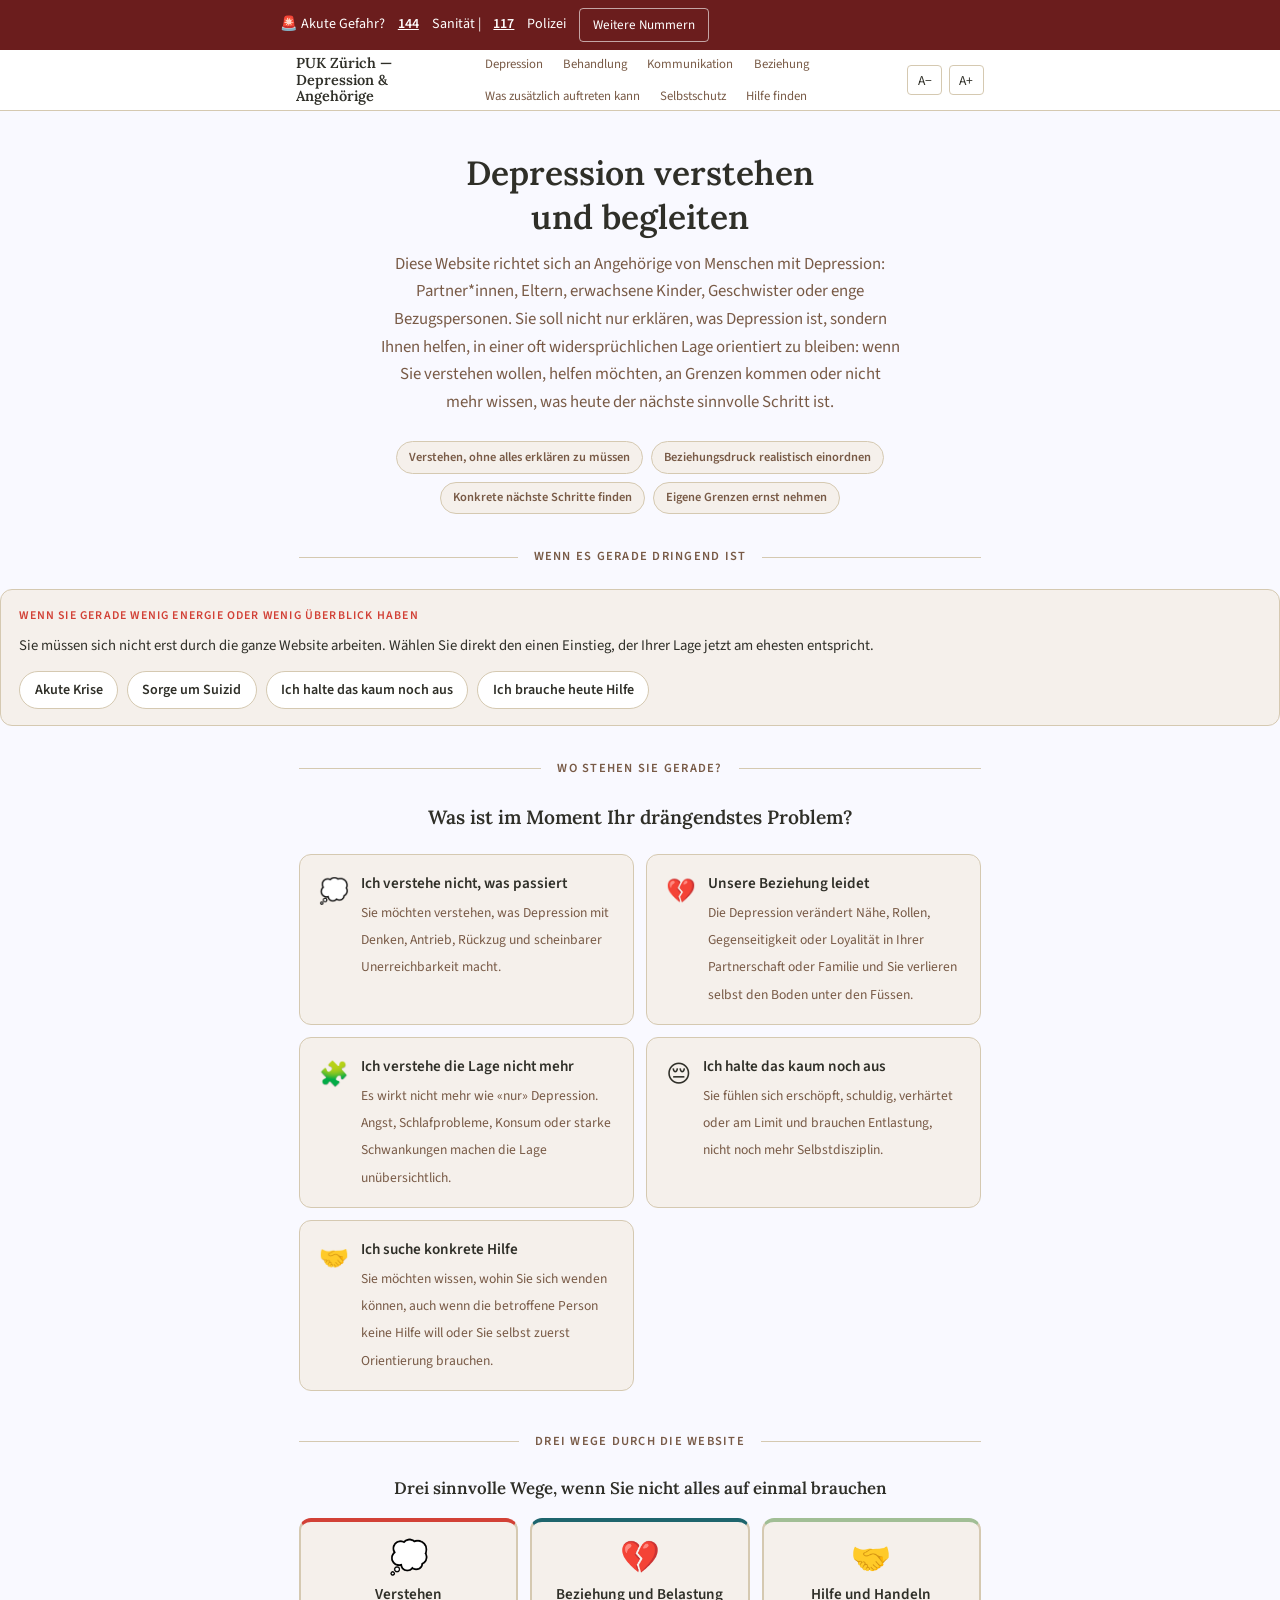
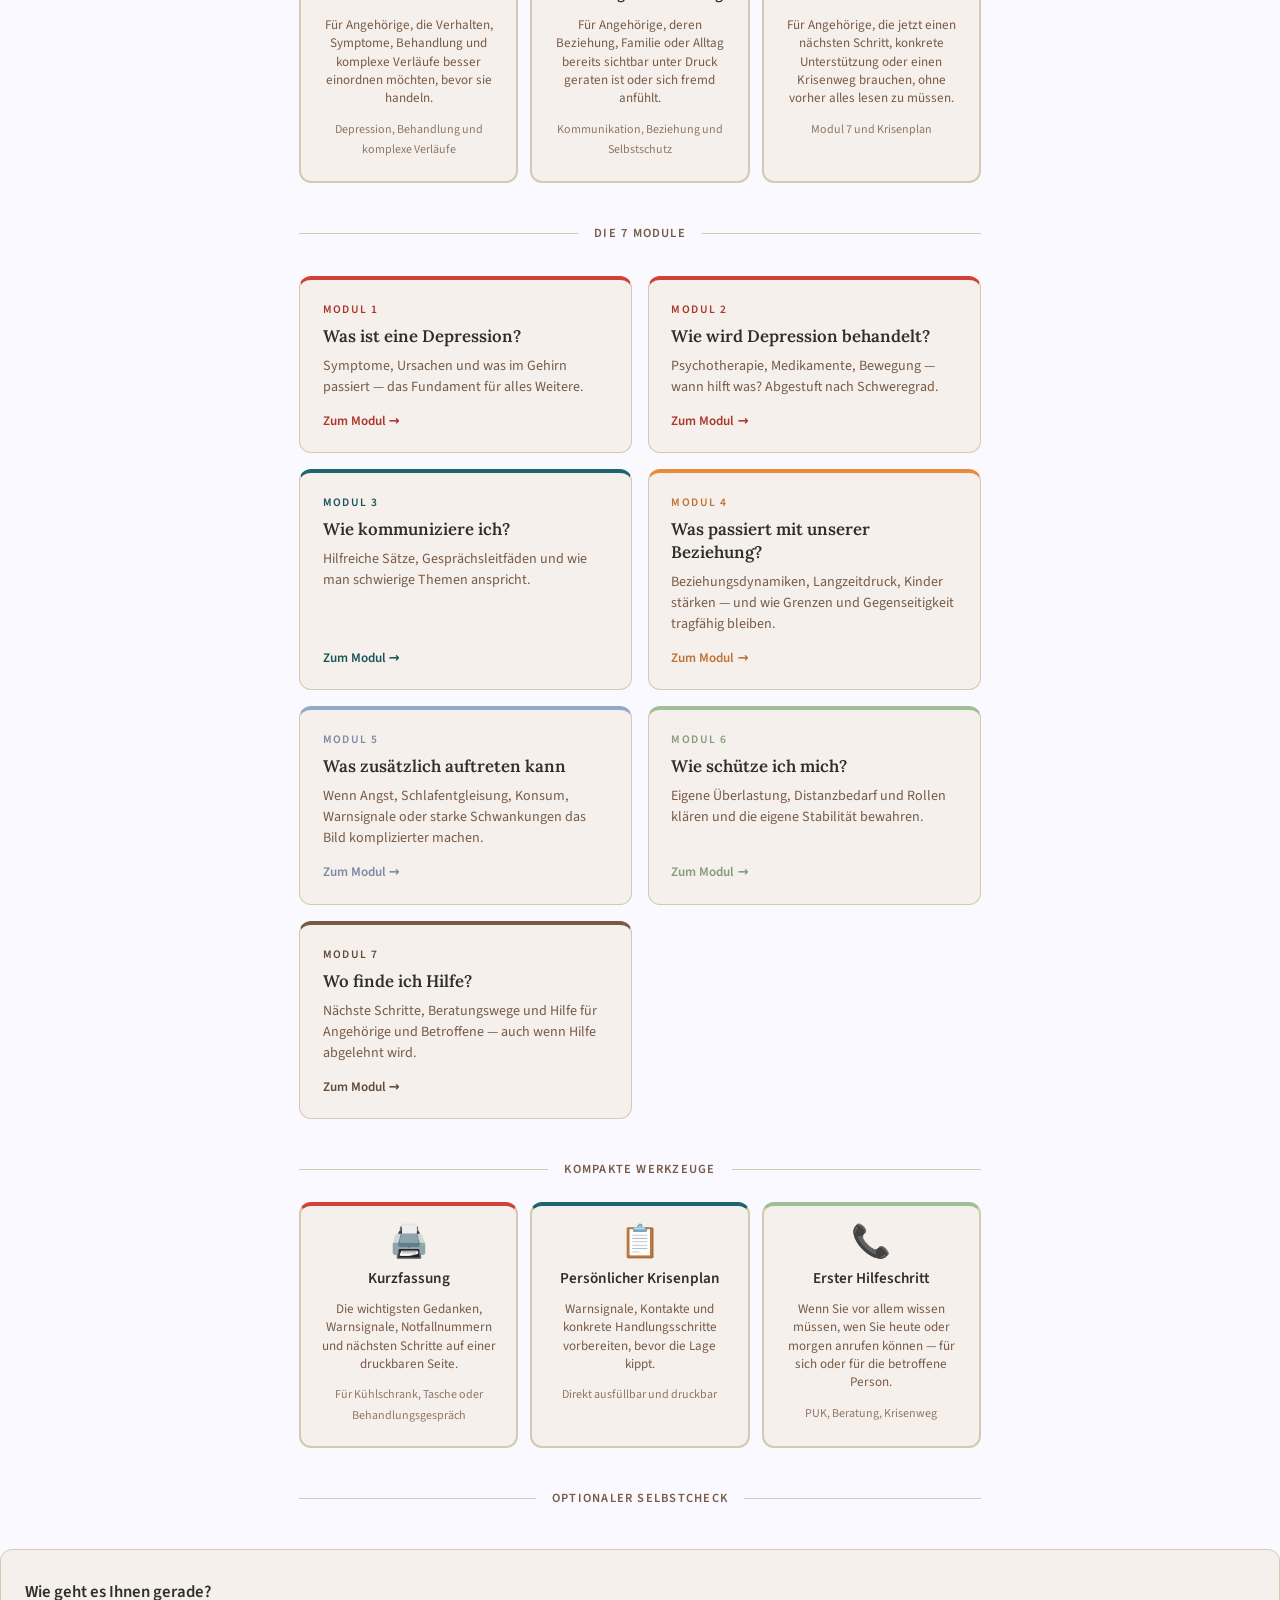
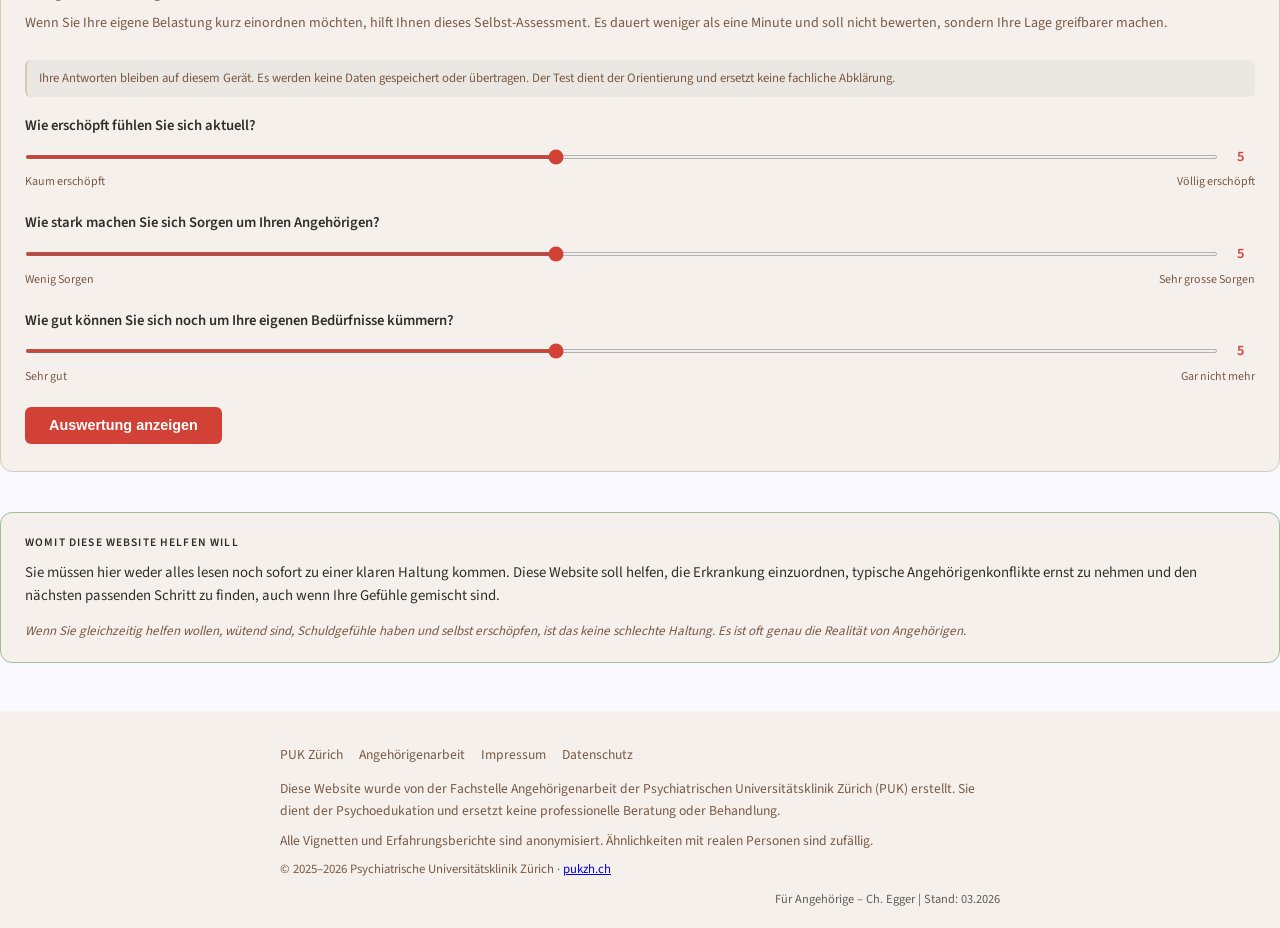
==== commit 5783066d: "Codex: Exzellenz-Runde für Angehörigenführung und Mikrotexte" ====
--- a/index.html
+++ b/index.html
@@ -84,12 +84,12 @@
 <main id="main-content">
 <div class="home-hero">
     <h1>Depression verstehen<br>und begleiten</h1>
-    <p class="subtitle">Diese Website richtet sich an Angehörige von Menschen mit Depression: Partner*innen, Eltern, erwachsene Kinder, Geschwister oder enge Bezugspersonen. Sie hilft Ihnen, die Erkrankung einzuordnen, Beziehungsdruck und komplexe Verläufe besser zu verstehen, handlungsfähig zu bleiben und die eigene Belastung ernst zu nehmen.</p>
+    <p class="subtitle">Diese Website richtet sich an Angehörige von Menschen mit Depression: Partner*innen, Eltern, erwachsene Kinder, Geschwister oder enge Bezugspersonen. Sie soll nicht nur erklären, was Depression ist, sondern Ihnen helfen, in einer oft widersprüchlichen Lage orientiert zu bleiben: wenn Sie verstehen wollen, helfen möchten, an Grenzen kommen oder nicht mehr wissen, was heute der nächste sinnvolle Schritt ist.</p>
     <div class="hero-tags" aria-label="Wofür diese Website gedacht ist">
-        <span class="hero-tag">Verstehen statt rätseln</span>
-        <span class="hero-tag">Beziehung unter Druck einordnen</span>
-        <span class="hero-tag">Handeln statt allein tragen</span>
-        <span class="hero-tag">Selbstschutz ohne Schuldgefühl</span>
+        <span class="hero-tag">Verstehen, ohne alles erklären zu müssen</span>
+        <span class="hero-tag">Beziehungsdruck realistisch einordnen</span>
+        <span class="hero-tag">Konkrete nächste Schritte finden</span>
+        <span class="hero-tag">Eigene Grenzen ernst nehmen</span>
     </div>
 </div>
 
@@ -99,8 +99,8 @@
     <span class="section-divider-line"></span>
 </div>
 <div class="quick-choice" aria-label="Sofortige Orientierung">
-    <p class="quick-choice-title">Beginnen Sie nicht bei null</p>
-    <p class="quick-choice-intro">Wenn Sie gerade unter Druck stehen, wählen Sie direkt den passendsten ersten Schritt.</p>
+    <p class="quick-choice-title">Wenn Sie gerade wenig Energie oder wenig Überblick haben</p>
+    <p class="quick-choice-intro">Sie müssen sich nicht erst durch die ganze Website arbeiten. Wählen Sie direkt den einen Einstieg, der Ihrer Lage jetzt am ehesten entspricht.</p>
     <div class="quick-choice-links">
         <a href="m6.html#m6-1" class="quick-choice-link">Akute Krise</a>
         <a href="m2.html#m2-3" class="quick-choice-link">Sorge um Suizid</a>
@@ -115,41 +115,41 @@
     <span class="section-divider-line"></span>
 </div>
 <div class="triage" role="navigation" aria-label="Einstiegshilfe">
-    <p class="triage-question">Was beschäftigt Sie gerade am meisten?</p>
+    <p class="triage-question">Was ist im Moment Ihr drängendstes Problem?</p>
     <div class="triage-options">
         <a href="m1.html" class="triage-option">
             <span class="triage-emoji" aria-hidden="true">💭</span>
             <div>
                 <span class="triage-label">Ich verstehe nicht, was passiert</span>
-                <span class="triage-desc">Sie möchten verstehen, was Depression wirklich ist und warum Ihr Angehöriger so reagiert.</span>
+                <span class="triage-desc">Sie möchten verstehen, was Depression mit Denken, Antrieb, Rückzug und scheinbarer Unerreichbarkeit macht.</span>
             </div>
         </a>
         <a href="m3.html" class="triage-option">
             <span class="triage-emoji" aria-hidden="true">💔</span>
             <div>
                 <span class="triage-label">Unsere Beziehung leidet</span>
-                <span class="triage-desc">Die Depression verändert Nähe, Rollen, Gegenseitigkeit oder Loyalität in Ihrer Partnerschaft oder Familie.</span>
+                <span class="triage-desc">Die Depression verändert Nähe, Rollen, Gegenseitigkeit oder Loyalität in Ihrer Partnerschaft oder Familie und Sie verlieren selbst den Boden unter den Füssen.</span>
             </div>
         </a>
         <a href="m4.html" class="triage-option">
             <span class="triage-emoji" aria-hidden="true">🧩</span>
             <div>
                 <span class="triage-label">Ich verstehe die Lage nicht mehr</span>
-                <span class="triage-desc">Es wirkt nicht mehr wie «nur» Depression. Angst, Schlafprobleme, Sucht oder starke Schwankungen verunsichern Sie.</span>
+                <span class="triage-desc">Es wirkt nicht mehr wie «nur» Depression. Angst, Schlafprobleme, Konsum oder starke Schwankungen machen die Lage unübersichtlich.</span>
             </div>
         </a>
         <a href="m5.html" class="triage-option">
             <span class="triage-emoji" aria-hidden="true">😔</span>
             <div>
                 <span class="triage-label">Ich halte das kaum noch aus</span>
-                <span class="triage-desc">Sie fühlen sich erschöpft, schuldig, verhärtet oder am Limit — und brauchen Schutz und Entlastung.</span>
+                <span class="triage-desc">Sie fühlen sich erschöpft, schuldig, verhärtet oder am Limit und brauchen Entlastung, nicht noch mehr Selbstdisziplin.</span>
             </div>
         </a>
         <a href="m6.html" class="triage-option">
             <span class="triage-emoji" aria-hidden="true">🤝</span>
             <div>
                 <span class="triage-label">Ich suche konkrete Hilfe</span>
-                <span class="triage-desc">Sie möchten wissen, wohin Sie sich wenden können — auch wenn die betroffene Person keine Hilfe will.</span>
+                <span class="triage-desc">Sie möchten wissen, wohin Sie sich wenden können, auch wenn die betroffene Person keine Hilfe will oder Sie selbst zuerst Orientierung brauchen.</span>
             </div>
         </a>
     </div>
@@ -162,12 +162,12 @@
 </div>
 
 <div class="navigator" aria-label="Hauptwege durch die Website">
-    <p class="navigator-title">Sie können je nach Lage unterschiedlich einsteigen</p>
+    <p class="navigator-title">Drei sinnvolle Wege, wenn Sie nicht alles auf einmal brauchen</p>
     <div class="navigator-cards">
         <a href="m1.html" class="navigator-card navigator-card--verstehen">
             <span class="navigator-icon" aria-hidden="true">💭</span>
             <span class="navigator-label">Verstehen</span>
-            <span class="navigator-sub">Für Angehörige, die Verhalten, Symptome, Behandlung und unübersichtliche Verläufe besser einordnen möchten.</span>
+            <span class="navigator-sub">Für Angehörige, die Verhalten, Symptome, Behandlung und komplexe Verläufe besser einordnen möchten, bevor sie handeln.</span>
             <span class="navigator-modules">Depression, Behandlung und komplexe Verläufe</span>
         </a>
         <a href="m3.html" class="navigator-card navigator-card--handeln">
@@ -179,7 +179,7 @@
         <a href="m6.html" class="navigator-card navigator-card--schuetzen">
             <span class="navigator-icon" aria-hidden="true">🤝</span>
             <span class="navigator-label">Hilfe und Handeln</span>
-            <span class="navigator-sub">Für Angehörige, die jetzt einen nächsten Schritt, konkrete Unterstützung oder einen Krisenweg brauchen — auch ohne Zustimmung der betroffenen Person.</span>
+            <span class="navigator-sub">Für Angehörige, die jetzt einen nächsten Schritt, konkrete Unterstützung oder einen Krisenweg brauchen, ohne vorher alles lesen zu müssen.</span>
             <span class="navigator-modules">Modul 7 und Krisenplan</span>
         </a>
     </div>
@@ -272,7 +272,7 @@
 </div>
     <div class="barometer">
         <p class="barometer-title">Wie geht es Ihnen gerade?</p>
-        <p class="barometer-subtitle">Wenn Sie Ihre eigene Belastung kurz einordnen möchten, hilft Ihnen dieses Selbst-Assessment. Es dauert weniger als eine Minute und ist nur als Orientierung gedacht.</p>
+        <p class="barometer-subtitle">Wenn Sie Ihre eigene Belastung kurz einordnen möchten, hilft Ihnen dieses Selbst-Assessment. Es dauert weniger als eine Minute und soll nicht bewerten, sondern Ihre Lage greifbarer machen.</p>
         <p class="barometer-privacy">Ihre Antworten bleiben auf diesem Gerät. Es werden keine Daten gespeichert oder übertragen. Der Test dient der Orientierung und ersetzt keine fachliche Abklärung.</p>
         <form id="barometer-form">
             <div class="barometer-items">
@@ -309,8 +309,8 @@
 
     <div class="call-helper" style="margin-top:2rem;">
         <p class="call-helper-label">Womit diese Website helfen will</p>
-        <p class="call-helper-intro">Sie müssen hier nicht alles lesen und auch nicht alles sofort verstehen. Diese Website soll helfen, die Erkrankung einzuordnen, typische Belastungen von Angehörigen ernst zu nehmen und den nächsten passenden Schritt zu finden.</p>
-        <p class="call-helper-note">Wenn Sie merken, dass Sie selbst erschöpfen oder die Lage unübersichtlich wird, ist das kein Zeichen von Versagen. Es ist ein guter Zeitpunkt, Unterstützung zu holen.</p>
+        <p class="call-helper-intro">Sie müssen hier weder alles lesen noch sofort zu einer klaren Haltung kommen. Diese Website soll helfen, die Erkrankung einzuordnen, typische Angehörigenkonflikte ernst zu nehmen und den nächsten passenden Schritt zu finden, auch wenn Ihre Gefühle gemischt sind.</p>
+        <p class="call-helper-note">Wenn Sie gleichzeitig helfen wollen, wütend sind, Schuldgefühle haben und selbst erschöpfen, ist das keine schlechte Haltung. Es ist oft genau die Realität von Angehörigen.</p>
     </div>
 
 </main>
--- a/style.css
+++ b/style.css
@@ -59,10 +59,10 @@
 
         /* Navigation */
         .main-nav{background:var(--white);border-bottom:1px solid var(--border);position:sticky;top:var(--banner-h,38px);z-index:900;transition:top .2s;}
-        .nav-inner{max-width:var(--max-width);margin:0 auto;padding:0 1rem;display:flex;align-items:center;justify-content:space-between;gap:.75rem;height:52px;}
-        .nav-logo{font-family:var(--font-serif);font-weight:600;font-size:.88rem;line-height:1.15;color:var(--text);text-decoration:none;max-width:170px;}
-        .nav-links{display:flex;gap:.15rem;list-style:none;flex-wrap:wrap;}
-        .nav-links a,.nav-links .nav-current{color:var(--muted);text-decoration:none;font-size:.78rem;padding:.28rem .38rem;border-radius:4px;white-space:nowrap;display:inline-block;}
+        .nav-inner{max-width:var(--max-width);margin:0 auto;padding:0 1rem;display:flex;align-items:center;justify-content:space-between;gap:.9rem;min-height:56px;}
+        .nav-logo{font-family:var(--font-serif);font-weight:600;font-size:.9rem;line-height:1.15;color:var(--text);text-decoration:none;max-width:170px;}
+        .nav-links{display:flex;gap:.3rem;list-style:none;flex-wrap:wrap;}
+        .nav-links a,.nav-links .nav-current{color:var(--muted);text-decoration:none;font-size:.8rem;padding:.34rem .48rem;border-radius:5px;white-space:nowrap;display:inline-block;line-height:1.2;}
         .nav-links a:hover,.nav-links a:focus{background:var(--bg2);color:var(--text);}
         .hamburger{display:none;flex-direction:column;justify-content:space-between;width:28px;height:20px;background:none;border:none;cursor:pointer;padding:0;}
         .hamburger span{display:block;height:2px;background:var(--text);border-radius:2px;transition:transform .25s,opacity .25s;}
@@ -210,9 +210,12 @@
         .krise-bottom-cta-close{background:none;border:1px solid rgba(255,255,255,.5);color:#fff;padding:.15rem .5rem;border-radius:4px;cursor:pointer;font-size:.78rem;margin-left:.75rem;vertical-align:middle;}
         @media (max-width:767px){.krise-bottom-cta{display:block;}}
 
-        .summary-link{display:inline-flex;align-items:center;gap:.5rem;padding:.65rem 1.2rem;background:var(--bg2);border:1px solid var(--border);border-radius:8px;color:var(--text);text-decoration:none;font-size:.9rem;font-weight:600;transition:background-color .2s,border-color .2s,color .2s;}
+        .summary-link{display:inline-flex;align-items:center;gap:.5rem;padding:.68rem 1.2rem;background:var(--bg2);border:1px solid var(--border);border-radius:8px;color:var(--text);text-decoration:none;font-size:.9rem;font-weight:600;line-height:1.35;transition:background-color .2s,border-color .2s,color .2s;}
         .summary-link:hover,.summary-link:focus{background:#eae8e4;border-color:var(--border);color:var(--text);}
-        .nf-toggle-btn:hover,.nf-toggle-btn:focus{transform:scale(1.08);}
+        #notfall-fab{bottom:1rem!important;right:1rem!important;}
+        .nf-toggle-btn{width:48px!important;height:48px!important;font-size:1.2rem!important;box-shadow:0 3px 12px rgba(198,40,40,.26)!important;transition:transform .12s ease,box-shadow .18s ease!important;}
+        .nf-toggle-btn:hover,.nf-toggle-btn:focus{transform:scale(1.03);box-shadow:0 5px 14px rgba(198,40,40,.3)!important;}
+        @media (max-width:767px){#notfall-fab{bottom:5rem!important;right:.85rem!important;}.nf-toggle-btn{width:46px!important;height:46px!important;font-size:1.12rem!important;}}
 
         /* Icons */
         .icon{display:inline-flex;align-items:center;justify-content:center;}
@@ -298,7 +301,7 @@
 
         /* Footer */
         footer{background:var(--bg2);border-top:1px solid var(--border);padding:2rem 1.2rem;margin-top:3rem;}
-        .footer-inner{max-width:var(--max-width);margin:0 auto;font-size:.85rem;color:var(--muted);}
+        .footer-inner{max-width:var(--max-width);margin:0 auto;font-size:.85rem;color:var(--muted);line-height:1.6;}
         .footer-links{display:flex;flex-wrap:wrap;gap:1rem;margin-bottom:.75rem;}
         .footer-links a{color:var(--muted);text-decoration:none;}
         .footer-links a:hover{color:var(--text);}
@@ -387,6 +390,7 @@
         /* P1-B: Footer meta line */
         footer{border-top:1px solid rgba(255,255,255,.12);padding-bottom:18px;}
         .footer-meta{font-size:.78rem;color:var(--text);text-align:right;margin-top:10px;opacity:.75;}
+        @media (max-width:600px){.footer-meta{text-align:left;}}
         /* Global focus ring for keyboard navigation */
         :focus-visible{outline:2px solid var(--info);outline-offset:2px;}
         :focus:not(:focus-visible){outline:none;}
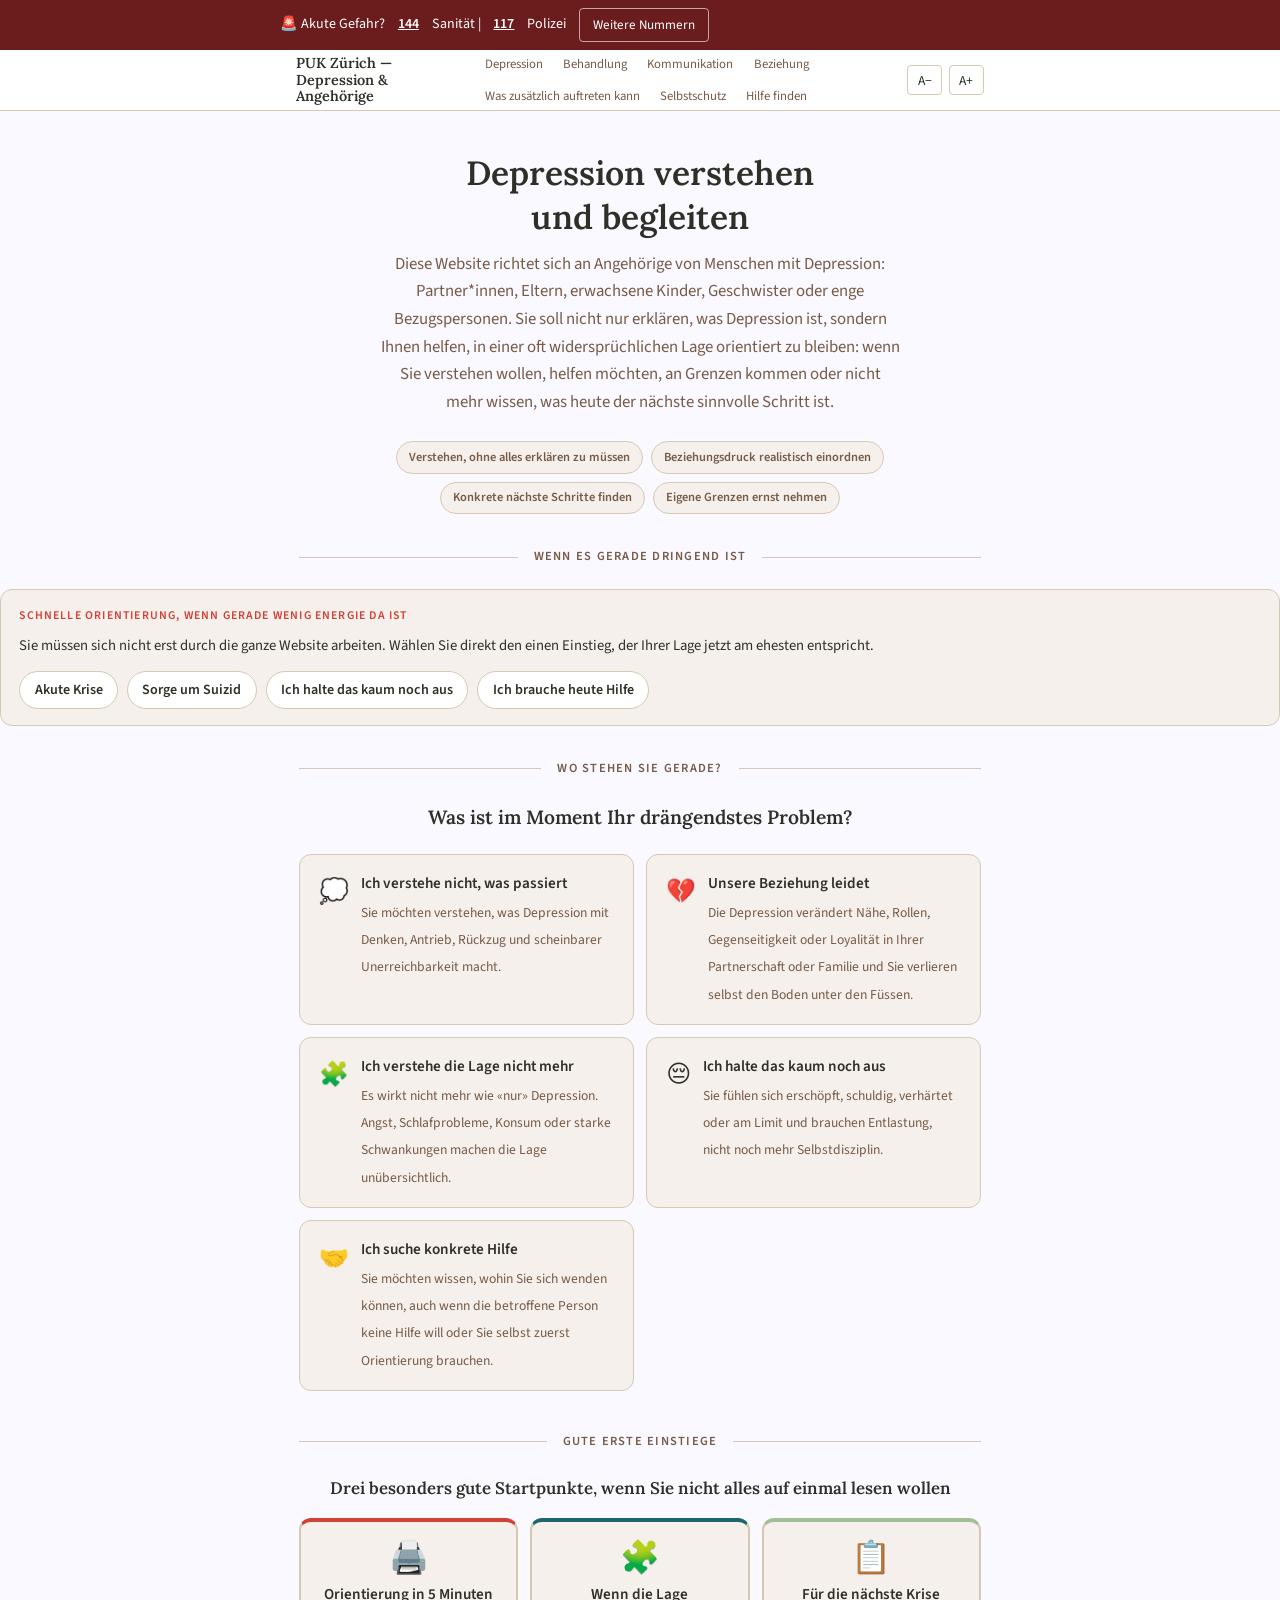
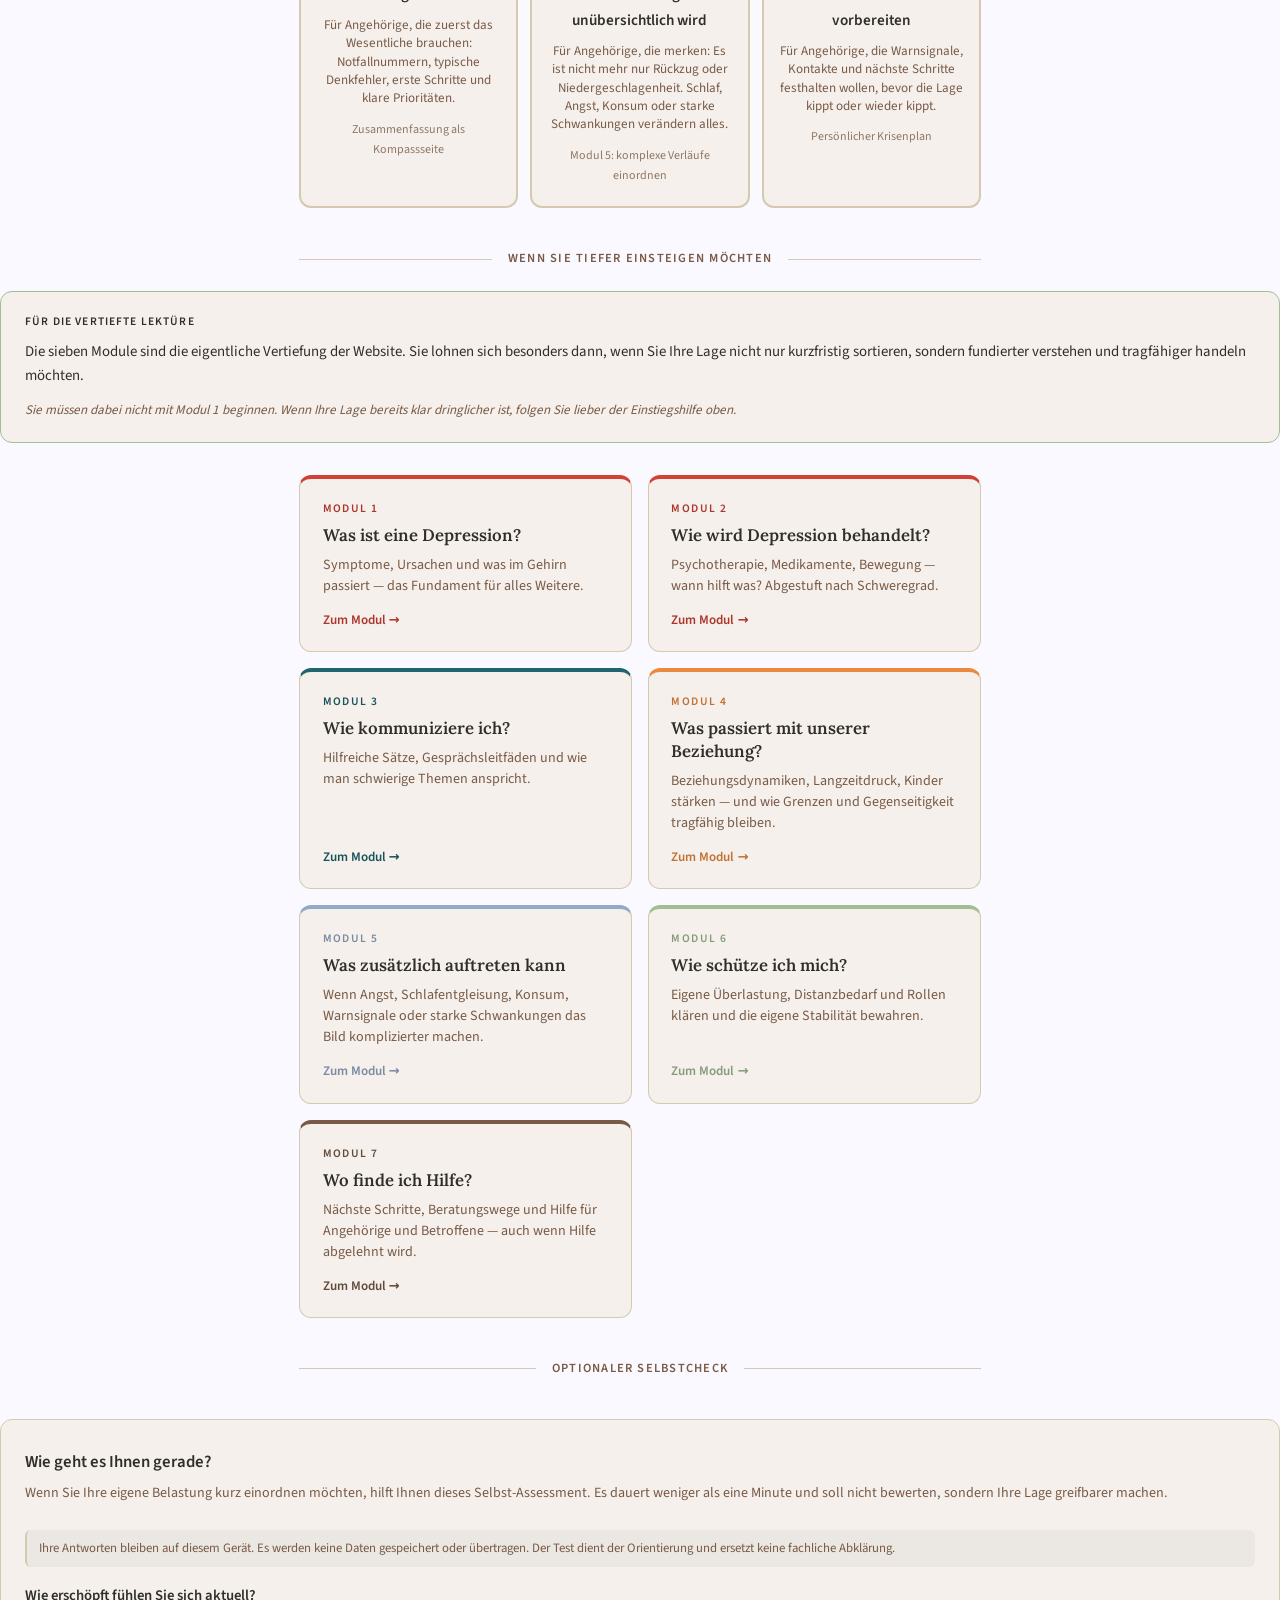
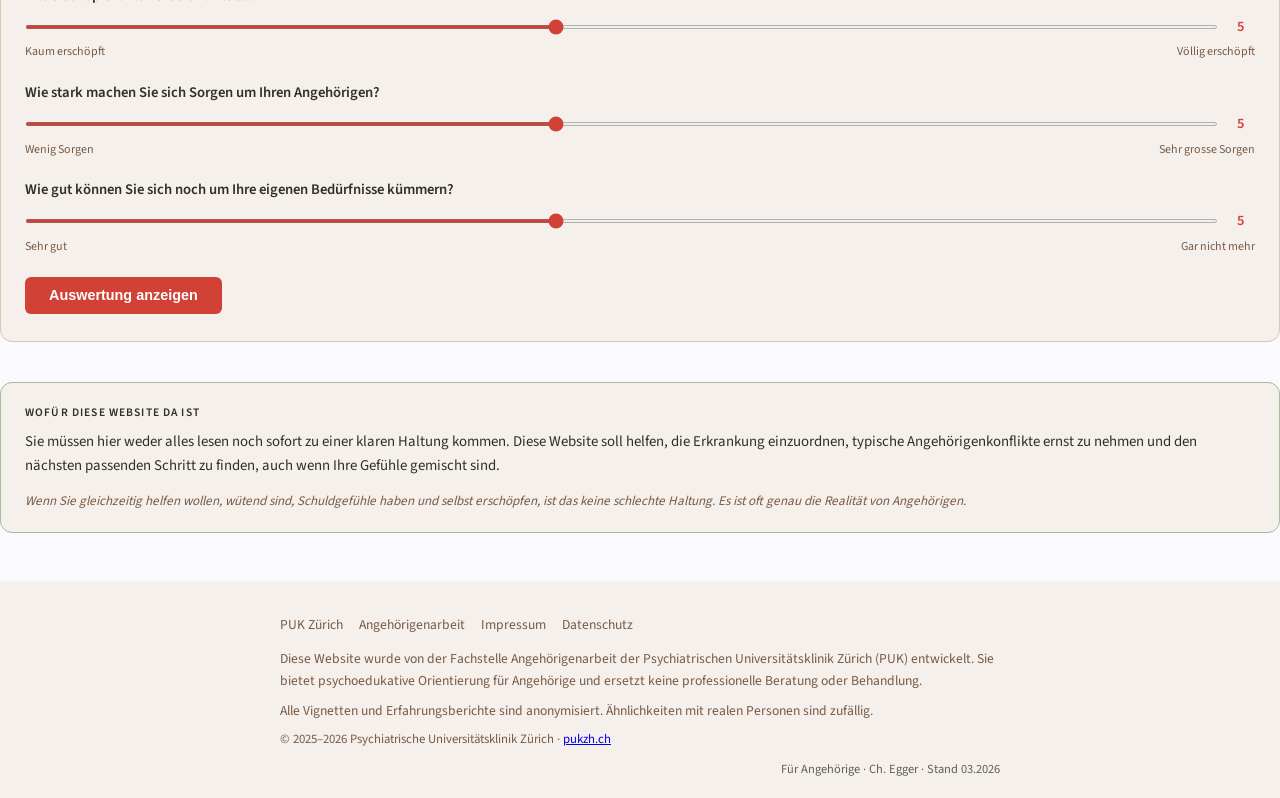
==== commit 62ef87d1: "Codex: editorischen Phase-C-Feinschliff abschliessen" ====
--- a/index.html
+++ b/index.html
@@ -99,7 +99,7 @@
     <span class="section-divider-line"></span>
 </div>
 <div class="quick-choice" aria-label="Sofortige Orientierung">
-    <p class="quick-choice-title">Wenn Sie gerade wenig Energie oder wenig Überblick haben</p>
+    <p class="quick-choice-title">Schnelle Orientierung, wenn gerade wenig Energie da ist</p>
     <p class="quick-choice-intro">Sie müssen sich nicht erst durch die ganze Website arbeiten. Wählen Sie direkt den einen Einstieg, der Ihrer Lage jetzt am ehesten entspricht.</p>
     <div class="quick-choice-links">
         <a href="m6.html#m6-1" class="quick-choice-link">Akute Krise</a>
@@ -157,38 +157,44 @@
 
 <div class="section-divider" style="margin-top:2.5rem;">
     <span class="section-divider-line"></span>
-    <span class="section-divider-label">Drei Wege durch die Website</span>
+    <span class="section-divider-label">Gute erste Einstiege</span>
     <span class="section-divider-line"></span>
 </div>
 
 <div class="navigator" aria-label="Hauptwege durch die Website">
-    <p class="navigator-title">Drei sinnvolle Wege, wenn Sie nicht alles auf einmal brauchen</p>
+    <p class="navigator-title">Drei besonders gute Startpunkte, wenn Sie nicht alles auf einmal lesen wollen</p>
     <div class="navigator-cards">
-        <a href="m1.html" class="navigator-card navigator-card--verstehen">
-            <span class="navigator-icon" aria-hidden="true">💭</span>
-            <span class="navigator-label">Verstehen</span>
-            <span class="navigator-sub">Für Angehörige, die Verhalten, Symptome, Behandlung und komplexe Verläufe besser einordnen möchten, bevor sie handeln.</span>
-            <span class="navigator-modules">Depression, Behandlung und komplexe Verläufe</span>
-        </a>
-        <a href="m3.html" class="navigator-card navigator-card--handeln">
-            <span class="navigator-icon" aria-hidden="true">💔</span>
-            <span class="navigator-label">Beziehung und Belastung</span>
-            <span class="navigator-sub">Für Angehörige, deren Beziehung, Familie oder Alltag bereits sichtbar unter Druck geraten ist oder sich fremd anfühlt.</span>
-            <span class="navigator-modules">Kommunikation, Beziehung und Selbstschutz</span>
-        </a>
-        <a href="m6.html" class="navigator-card navigator-card--schuetzen">
-            <span class="navigator-icon" aria-hidden="true">🤝</span>
-            <span class="navigator-label">Hilfe und Handeln</span>
-            <span class="navigator-sub">Für Angehörige, die jetzt einen nächsten Schritt, konkrete Unterstützung oder einen Krisenweg brauchen, ohne vorher alles lesen zu müssen.</span>
-            <span class="navigator-modules">Modul 7 und Krisenplan</span>
+        <a href="zusammenfassung.html" class="navigator-card navigator-card--verstehen">
+            <span class="navigator-icon" aria-hidden="true">🖨️</span>
+            <span class="navigator-label">Orientierung in 5 Minuten</span>
+            <span class="navigator-sub">Für Angehörige, die zuerst das Wesentliche brauchen: Notfallnummern, typische Denkfehler, erste Schritte und klare Prioritäten.</span>
+            <span class="navigator-modules">Zusammenfassung als Kompassseite</span>
+        </a>
+        <a href="m4.html" class="navigator-card navigator-card--handeln">
+            <span class="navigator-icon" aria-hidden="true">🧩</span>
+            <span class="navigator-label">Wenn die Lage unübersichtlich wird</span>
+            <span class="navigator-sub">Für Angehörige, die merken: Es ist nicht mehr nur Rückzug oder Niedergeschlagenheit. Schlaf, Angst, Konsum oder starke Schwankungen verändern alles.</span>
+            <span class="navigator-modules">Modul 5: komplexe Verläufe einordnen</span>
+        </a>
+        <a href="krisenplan.html" class="navigator-card navigator-card--schuetzen">
+            <span class="navigator-icon" aria-hidden="true">📋</span>
+            <span class="navigator-label">Für die nächste Krise vorbereiten</span>
+            <span class="navigator-sub">Für Angehörige, die Warnsignale, Kontakte und nächste Schritte festhalten wollen, bevor die Lage kippt oder wieder kippt.</span>
+            <span class="navigator-modules">Persönlicher Krisenplan</span>
         </a>
     </div>
 </div>
 
 <div class="section-divider" style="margin-top:2.5rem;">
     <span class="section-divider-line"></span>
-    <span class="section-divider-label">Die 7 Module</span>
-    <span class="section-divider-line"></span>
+    <span class="section-divider-label">Wenn Sie tiefer einsteigen möchten</span>
+    <span class="section-divider-line"></span>
+</div>
+
+<div class="call-helper" style="margin-top:0;">
+    <p class="call-helper-label">Für die vertiefte Lektüre</p>
+    <p class="call-helper-intro">Die sieben Module sind die eigentliche Vertiefung der Website. Sie lohnen sich besonders dann, wenn Sie Ihre Lage nicht nur kurzfristig sortieren, sondern fundierter verstehen und tragfähiger handeln möchten.</p>
+    <p class="call-helper-note">Sie müssen dabei nicht mit Modul 1 beginnen. Wenn Ihre Lage bereits klar dringlicher ist, folgen Sie lieber der Einstiegshilfe oben.</p>
 </div>
 
 <div class="module-grid">
@@ -234,35 +240,6 @@
         <span class="module-card-desc">Nächste Schritte, Beratungswege und Hilfe für Angehörige und Betroffene — auch wenn Hilfe abgelehnt wird.</span>
         <span class="module-card-arrow">Zum Modul &rarr;</span>
     </a>
-</div>
-
-<div class="section-divider" style="margin-top:2.5rem;">
-    <span class="section-divider-line"></span>
-    <span class="section-divider-label">Kompakte Werkzeuge</span>
-    <span class="section-divider-line"></span>
-</div>
-
-<div class="navigator" aria-label="Kompakte Werkzeuge">
-    <div class="navigator-cards">
-        <a href="zusammenfassung.html" class="navigator-card navigator-card--verstehen">
-            <span class="navigator-icon" aria-hidden="true">🖨️</span>
-            <span class="navigator-label">Kurzfassung</span>
-            <span class="navigator-sub">Die wichtigsten Gedanken, Warnsignale, Notfallnummern und nächsten Schritte auf einer druckbaren Seite.</span>
-            <span class="navigator-modules">Für Kühlschrank, Tasche oder Behandlungsgespräch</span>
-        </a>
-        <a href="krisenplan.html" class="navigator-card navigator-card--handeln">
-            <span class="navigator-icon" aria-hidden="true">📋</span>
-            <span class="navigator-label">Persönlicher Krisenplan</span>
-            <span class="navigator-sub">Warnsignale, Kontakte und konkrete Handlungsschritte vorbereiten, bevor die Lage kippt.</span>
-            <span class="navigator-modules">Direkt ausfüllbar und druckbar</span>
-        </a>
-        <a href="m6.html#m6-2" class="navigator-card navigator-card--schuetzen">
-            <span class="navigator-icon" aria-hidden="true">📞</span>
-            <span class="navigator-label">Erster Hilfeschritt</span>
-            <span class="navigator-sub">Wenn Sie vor allem wissen müssen, wen Sie heute oder morgen anrufen können — für sich oder für die betroffene Person.</span>
-            <span class="navigator-modules">PUK, Beratung, Krisenweg</span>
-        </a>
-    </div>
 </div>
 
 <div class="section-divider" style="margin-top:2.5rem;">
@@ -308,7 +285,7 @@
     </div>
 
     <div class="call-helper" style="margin-top:2rem;">
-        <p class="call-helper-label">Womit diese Website helfen will</p>
+        <p class="call-helper-label">Wofür diese Website da ist</p>
         <p class="call-helper-intro">Sie müssen hier weder alles lesen noch sofort zu einer klaren Haltung kommen. Diese Website soll helfen, die Erkrankung einzuordnen, typische Angehörigenkonflikte ernst zu nehmen und den nächsten passenden Schritt zu finden, auch wenn Ihre Gefühle gemischt sind.</p>
         <p class="call-helper-note">Wenn Sie gleichzeitig helfen wollen, wütend sind, Schuldgefühle haben und selbst erschöpfen, ist das keine schlechte Haltung. Es ist oft genau die Realität von Angehörigen.</p>
     </div>
@@ -322,10 +299,10 @@
             <a href="https://www.pukzh.ch/impressum" target="_blank" rel="noopener">Impressum</a>
             <a href="https://www.pukzh.ch/toolbox/datenschutzerklaerung/" target="_blank" rel="noopener">Datenschutz</a>
         </div>
-        <p>Diese Website wurde von der Fachstelle Angehörigenarbeit der Psychiatrischen Universitätsklinik Zürich (PUK) erstellt. Sie dient der Psychoedukation und ersetzt keine professionelle Beratung oder Behandlung.</p>
+        <p>Diese Website wurde von der Fachstelle Angehörigenarbeit der Psychiatrischen Universitätsklinik Zürich (PUK) entwickelt. Sie bietet psychoedukative Orientierung für Angehörige und ersetzt keine professionelle Beratung oder Behandlung.</p>
         <p style="margin-top:.5rem;">Alle Vignetten und Erfahrungsberichte sind anonymisiert. Ähnlichkeiten mit realen Personen sind zufällig.</p>
         <p style="margin-top:.5rem;font-size:.8rem;">© 2025–2026 Psychiatrische Universitätsklinik Zürich · <a href="https://www.pukzh.ch" target="_blank" rel="noopener">pukzh.ch</a></p>
-        <div class="footer-meta">Für Angehörige – Ch. Egger | Stand: 03.2026</div>
+        <div class="footer-meta">Für Angehörige · Ch. Egger · Stand 03.2026</div>
     </div>
 </footer>
 
